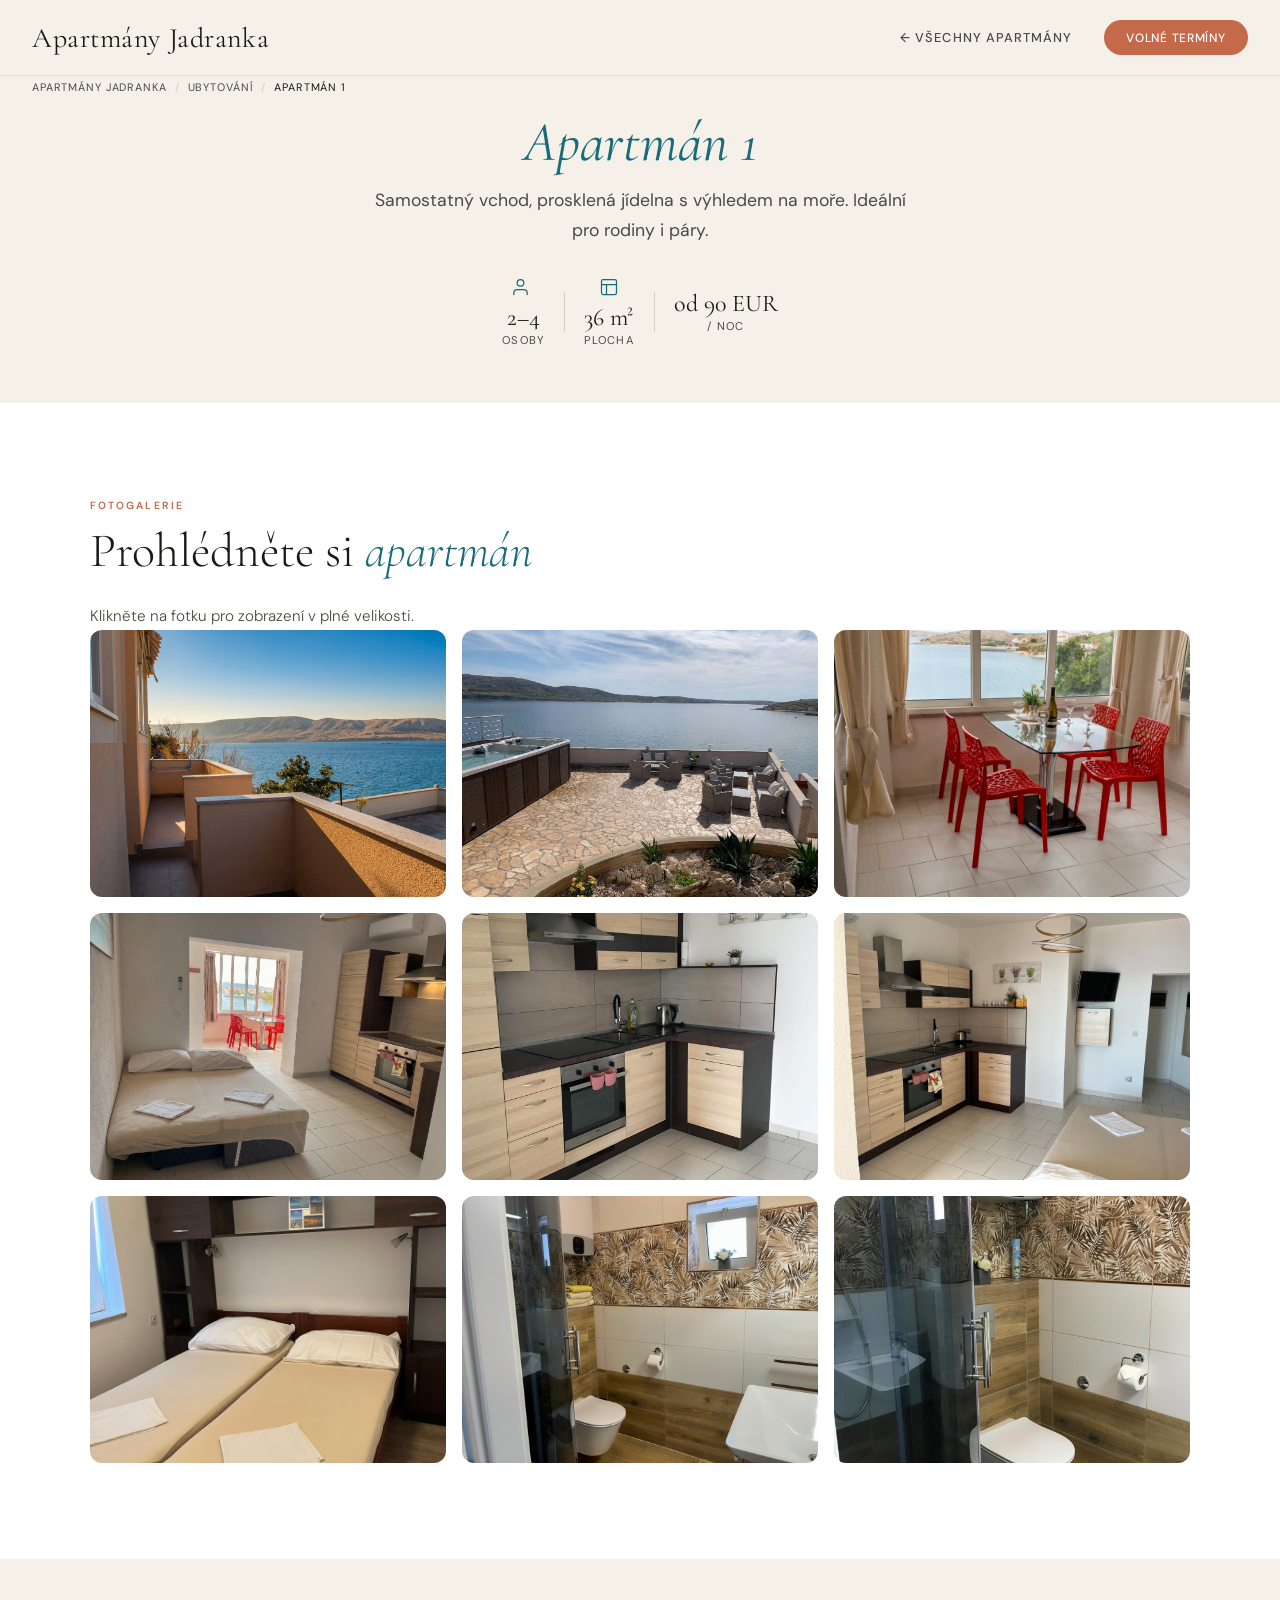
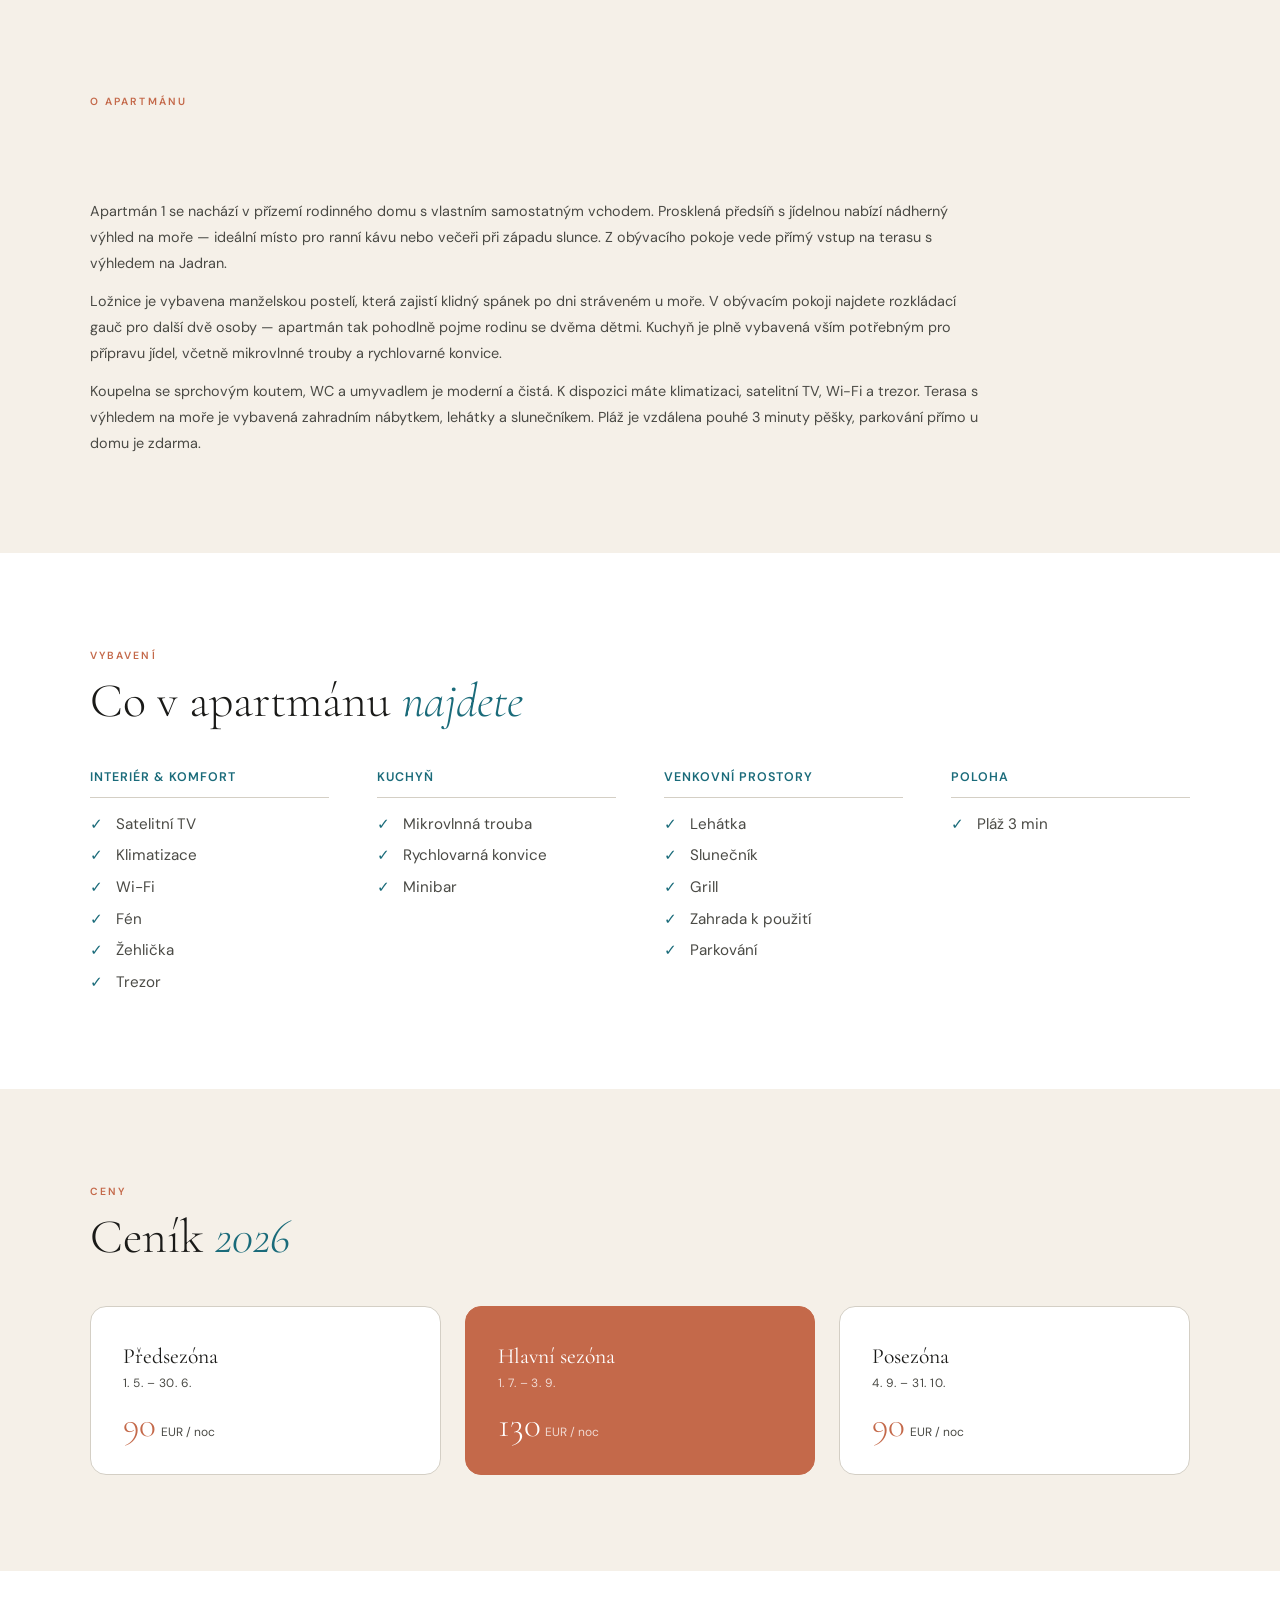
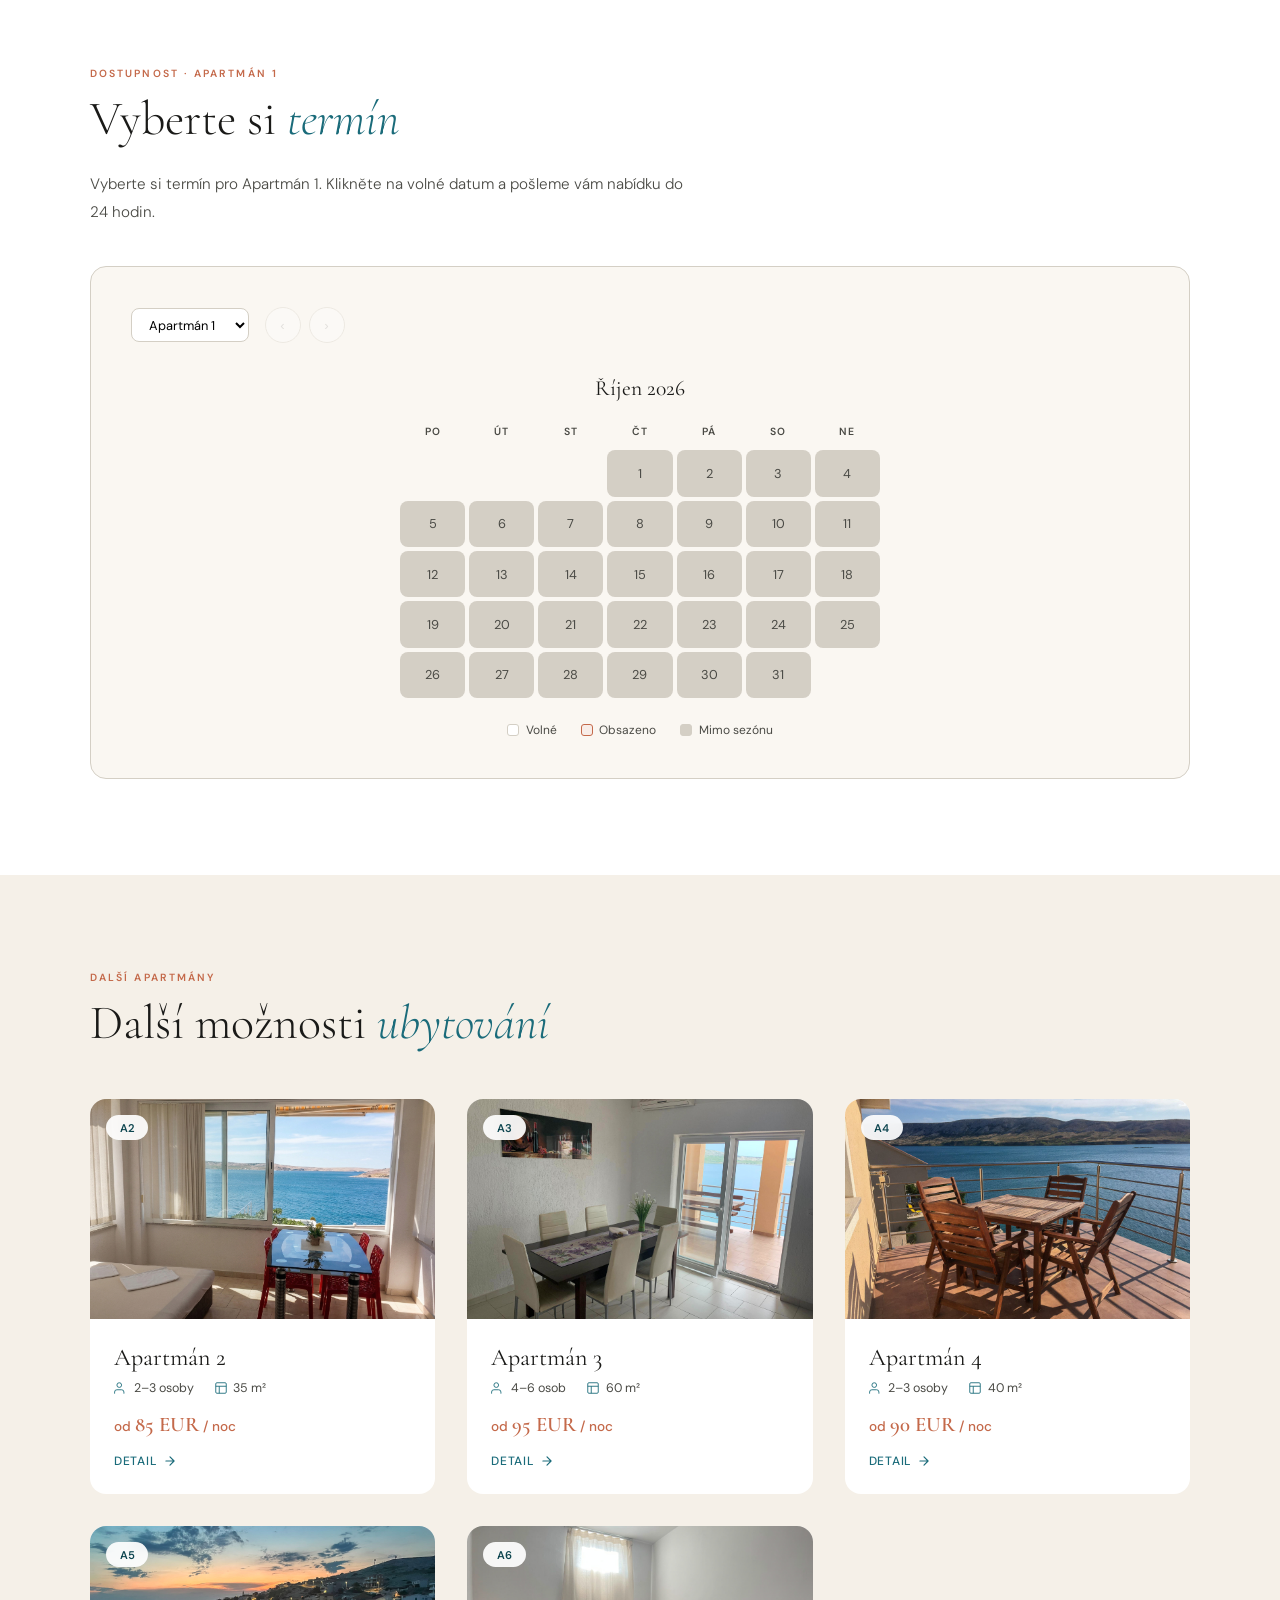
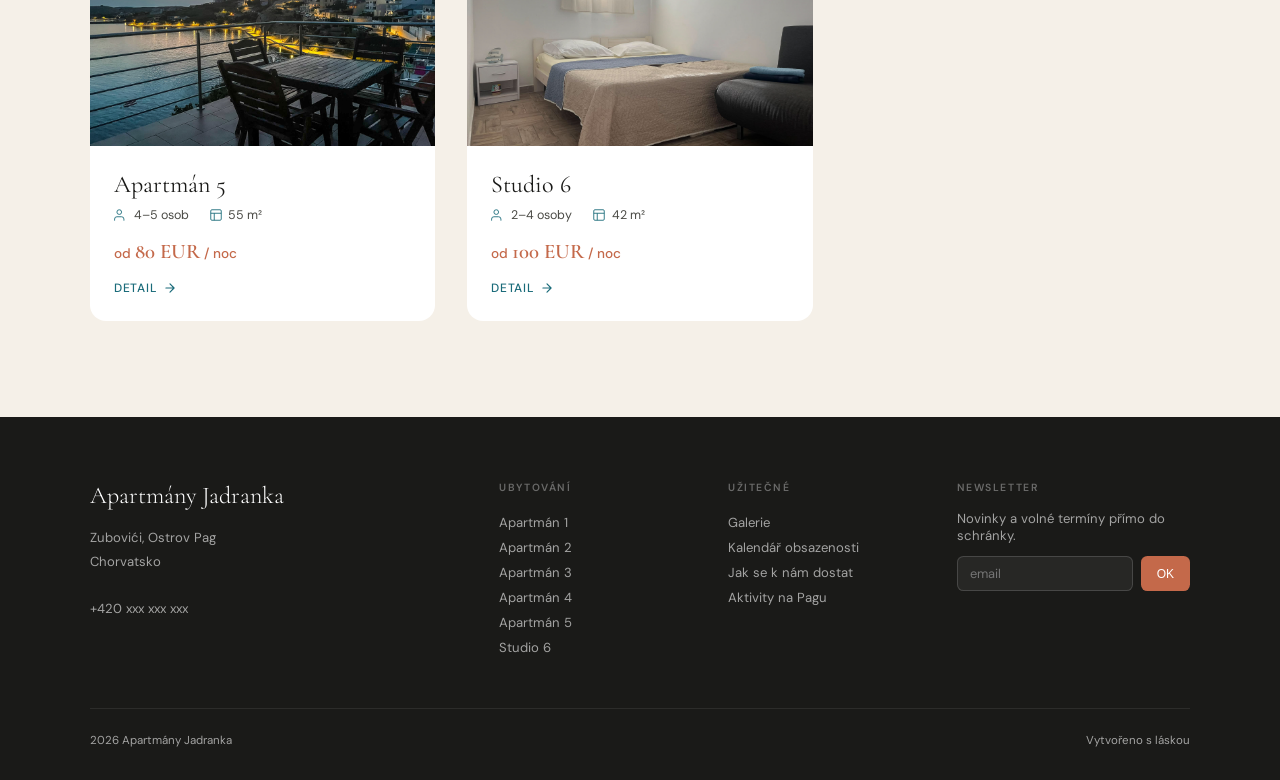
==== apartman-1.html @ cfa508dc "Add apartment-cover folder and migrate photos to jpg - Add photos/apartment-cover/ with named cover " ====
<!DOCTYPE html>
<html lang="cs">
<head>
  <meta charset="UTF-8">
  <meta name="viewport" content="width=device-width, initial-scale=1.0">
  <title>Apartmán 1 — Apartmány Jadranka</title>
  <link rel="preconnect" href="https://fonts.googleapis.com">
  <link href="https://fonts.googleapis.com/css2?family=Cormorant+Garamond:ital,wght@0,300;0,400;0,600;1,300;1,400&family=DM+Sans:wght@300;400;500;600&display=swap" rel="stylesheet">
  <link rel="stylesheet" href="style.css">
</head>
<body>

<!-- SVG sprite -->
<svg xmlns="http://www.w3.org/2000/svg" style="display:none">
  <symbol id="icon-people" viewBox="0 0 24 24" fill="none">
    <path d="M17 21v-2a4 4 0 00-4-4H5a4 4 0 00-4 4v2" stroke-linecap="round"/>
    <circle cx="9" cy="7" r="4"/>
  </symbol>
  <symbol id="icon-area" viewBox="0 0 24 24" fill="none">
    <rect x="3" y="3" width="18" height="18" rx="2"/>
    <path d="M3 9h18M9 21V9"/>
  </symbol>
  <symbol id="icon-arrow-right" viewBox="0 0 24 24" fill="none">
    <path d="M5 12h14M12 5l7 7-7 7" stroke-linecap="round" stroke-linejoin="round"/>
  </symbol>
  <symbol id="icon-arrow-down" viewBox="0 0 24 24" fill="none">
    <path d="M12 5v14M5 12l7 7 7-7" stroke-linecap="round" stroke-linejoin="round"/>
  </symbol>
</svg>

<!-- ============================================================
     Navigation
     ============================================================ -->
<nav class="nav nav--solid" id="nav">
  <a href="index.html" class="nav-logo">Apartmány Jadranka</a>
  <div class="nav-links">
    <a href="index.html" class="nav-back-link">&#8592; Všechny apartmány</a>
    <a href="#kalendar" class="nav-cta">Volné termíny</a>
  </div>
</nav>

<!-- ============================================================
     Header
     ============================================================ -->
<header class="det-header">
  <div class="section-inner">
    <div class="det-breadcrumb">
      <a href="index.html">Apartmány Jadranka</a>
      <span>/</span>
      <a href="index.html#ubytovani">Ubytování</a>
      <span>/</span>
      <span>Apartmán 1</span>
    </div>
    <h1 class="det-header-name"><em>Apartmán 1</em></h1>
    <p class="det-header-tagline">Samostatný vchod, prosklená jídelna s výhledem na moře. Ideální pro rodiny i páry.</p>
    <div class="det-header-stats">
      <div class="det-header-stat">
        <svg><use href="#icon-people"/></svg>
        <span class="det-header-stat-val">2–4</span>
        <span class="det-header-stat-label">osoby</span>
      </div>
      <div class="det-header-stat">
        <svg><use href="#icon-area"/></svg>
        <span class="det-header-stat-val">36 m²</span>
        <span class="det-header-stat-label">plocha</span>
      </div>
      <div class="det-header-stat">
        <span class="det-header-stat-val">od 90 EUR</span>
        <span class="det-header-stat-label">/ noc</span>
      </div>
    </div>
  </div>
</header>

<!-- ============================================================
     Gallery
     ============================================================ -->
<section class="apt-photo-section" id="fotky">
  <div class="section-inner">
    <div class="section-tag">Fotogalerie</div>
    <h2 class="section-title fade-in">Prohlédněte si <em>apartmán</em></h2>
    <p class="section-desc fade-in stagger-1">Klikněte na fotku pro zobrazení v plné velikosti.</p>
    <div class="gal-photo-grid">
      <div class="gal-photo"><img src="photos/apartment-1/apartment-1-outside.jpg" alt="Exteriér — pohled na apartmán" loading="lazy"></div>
      <div class="gal-photo"><img src="photos/apartment-1/apartment-1-outside-2.jpg" alt="Exteriér — terasa a zahrada" loading="lazy"></div>
      <div class="gal-photo"><img src="photos/apartment-1/apartment-1-table.jpg" alt="Jídelna s výhledem na moře" loading="lazy"></div>
      <div class="gal-photo"><img src="photos/apartment-1/apartment-1-inside.jpg" alt="Obývací pokoj s rozkládacím gaučem" loading="lazy"></div>
      <div class="gal-photo"><img src="photos/apartment-1/apartment-1-kitchen-3.jpg" alt="Kuchyň — vybavení" loading="lazy"></div>
      <div class="gal-photo"><img src="photos/apartment-1/apartment-1-kitchen-2.jpg" alt="Kuchyň — pracovní plocha" loading="lazy"></div>
      <div class="gal-photo"><img src="photos/apartment-1/apartment-1-bedroom.jpg" alt="Ložnice s manželskou postelí" loading="lazy"></div>
      <div class="gal-photo"><img src="photos/apartment-1/apartment-1-kitchen.jpg" alt="Kuchyň — celkový pohled" loading="lazy"></div>
      <div class="gal-photo"><img src="photos/apartment-1/apartment-1-toilet.jpg" alt="Koupelna se sprchovým koutem" loading="lazy"></div>
    </div>
  </div>
</section>

<!-- ============================================================
     Overview
     ============================================================ -->
<section class="det-overview">
  <div class="section-inner">
    <div class="det-overview-grid">

      <div class="det-overview-desc">
        <div class="section-tag">O apartmánu</div>
        <h2 class="section-title fade-in">Apartmán 1 — <em>váš domov u moře</em></h2>
        <p class="about-text fade-in stagger-1">
          Apartmán 1 se nachází v přízemí rodinného domu s vlastním samostatným vchodem. 
          Prosklená předsíň s jídelnou nabízí nádherný výhled na moře — ideální místo pro ranní kávu 
          nebo večeři při západu slunce. Z obývacího pokoje vede přímý vstup na terasu s výhledem na Jadran.
        </p>
        <p class="about-text fade-in stagger-2">
          Ložnice je vybavena manželskou postelí, která zajistí klidný spánek po dni stráveném u moře. 
          V obývacím pokoji najdete rozkládací gauč pro další dvě osoby — apartmán tak pohodlně pojme 
          rodinu se dvěma dětmi. Kuchyň je plně vybavená vším potřebným pro přípravu jídel, včetně 
          mikrovlnné trouby a rychlovarné konvice.
        </p>
        <p class="about-text fade-in stagger-3">
          Koupelna se sprchovým koutem, WC a umyvadlem je moderní a čistá. K dispozici máte klimatizaci, 
          satelitní TV, Wi-Fi a trezor. Terasa s výhledem na moře je vybavená zahradním nábytkem, 
          lehátky a slunečníkem. Pláž je vzdálena pouhé 3 minuty pěšky, parkování přímo u domu je zdarma.
        </p>
      </div>

    </div>
  </div>
</section>

<!-- ============================================================
     Amenities
     ============================================================ -->
<section class="det-amenities">
  <div class="section-inner">
    <div class="section-tag">Vybavení</div>
    <h2 class="section-title fade-in">Co v apartmánu <em>najdete</em></h2>
    <div class="det-amenity-cols fade-in stagger-1">
      <div class="det-amenity-col">
        <h3 class="det-amenity-cat">Interiér &amp; komfort</h3>
        <ul class="det-amenity-list">
          <li>Satelitní TV</li>
          <li>Klimatizace</li>
          <li>Wi-Fi</li>
          <li>Fén</li>
          <li>Žehlička</li>
          <li>Trezor</li>
        </ul>
      </div>
      <div class="det-amenity-col">
        <h3 class="det-amenity-cat">Kuchyň</h3>
        <ul class="det-amenity-list">
          <li>Mikrovlnná trouba</li>
          <li>Rychlovarná konvice</li>
          <li>Minibar</li>
        </ul>
      </div>
      <div class="det-amenity-col">
        <h3 class="det-amenity-cat">Venkovní prostory</h3>
        <ul class="det-amenity-list">
          <li>Lehátka</li>
          <li>Slunečník</li>
          <li>Grill</li>
          <li>Zahrada k použití</li>
          <li>Parkování</li>
        </ul>
      </div>
      <div class="det-amenity-col">
        <h3 class="det-amenity-cat">Poloha</h3>
        <ul class="det-amenity-list">
          <li>Pláž 3 min</li>
        </ul>
      </div>
    </div>
  </div>
</section>

<!-- ============================================================
     Pricing
     ============================================================ -->
<section class="det-pricing">
  <div class="section-inner">
    <div class="section-tag">Ceny</div>
    <h2 class="section-title fade-in">Ceník <em>2026</em></h2>
    <div class="det-price-grid">

      <div class="det-price-card fade-in stagger-1">
        <div class="det-price-season">Předsezóna</div>
        <div class="det-price-dates">1. 5. – 30. 6.</div>
        <div class="det-price-amount">
          <span class="det-price-num">90</span>
          <span class="det-price-cur">EUR / noc</span>
        </div>
      </div>

      <div class="det-price-card det-price-card--peak fade-in stagger-2">
        <div class="det-price-season">Hlavní sezóna</div>
        <div class="det-price-dates">1. 7. – 3. 9.</div>
        <div class="det-price-amount">
          <span class="det-price-num">130</span>
          <span class="det-price-cur">EUR / noc</span>
        </div>
      </div>

      <div class="det-price-card fade-in stagger-3">
        <div class="det-price-season">Posezóna</div>
        <div class="det-price-dates">4. 9. – 31. 10.</div>
        <div class="det-price-amount">
          <span class="det-price-num">90</span>
          <span class="det-price-cur">EUR / noc</span>
        </div>
      </div>
    </div>
  </div>
</section>

<!-- ============================================================
     Availability Calendar
     ============================================================ -->
<section class="calendar-section" id="kalendar">
  <div class="section-inner">
    <div class="section-tag">Dostupnost · Apartmán 1</div>
    <h2 class="section-title fade-in">Vyberte si <em>termín</em></h2>
    <p class="section-desc fade-in stagger-1">Vyberte si termín pro Apartmán 1. Klikněte na volné datum a pošleme vám nabídku do 24 hodin.</p>
    <div class="cal-preview fade-in stagger-2" data-calendar data-apartment="a1"></div>
  </div>
</section>

<!-- ============================================================
     Other Apartments
     ============================================================ -->
<section class="det-more-apts">
  <div class="section-inner">
    <div class="section-tag">Další apartmány</div>
    <h2 class="section-title fade-in">Další možnosti <em>ubytování</em></h2>
    <div class="apt-grid">

      <div class="apt-card fade-in stagger-1">
        <div class="apt-img">
          <div class="apt-img-inner" style="background: url('photos/apartment-cover/apartment-2-cover.jpg') center/cover, linear-gradient(135deg,#87CEEB,#4da8b8)"></div>
          <div class="apt-badge">A2</div>
        </div>
        <div class="apt-body">
          <h3 class="apt-name">Apartmán 2</h3>
          <div class="apt-meta">
            <span><svg class="apt-meta-icon"><use href="#icon-people"/></svg> 2–3 osoby</span>
            <span><svg class="apt-meta-icon"><use href="#icon-area"/></svg> 35 m²</span>
          </div>
          <div class="apt-price">od <span>85 EUR</span> / noc</div>
          <a href="#" class="apt-link">Detail <svg><use href="#icon-arrow-right"/></svg></a>
        </div>
      </div>

      <div class="apt-card fade-in stagger-2">
        <div class="apt-img">
          <div class="apt-img-inner" style="background: url('photos/apartment-cover/apartment-3-cover.jpg') center/cover, linear-gradient(135deg,#87CEEB,#4da8b8)"></div>
          <div class="apt-badge">A3</div>
        </div>
        <div class="apt-body">
          <h3 class="apt-name">Apartmán 3</h3>
          <div class="apt-meta">
            <span><svg class="apt-meta-icon"><use href="#icon-people"/></svg> 4–6 osob</span>
            <span><svg class="apt-meta-icon"><use href="#icon-area"/></svg> 60 m²</span>
          </div>
          <div class="apt-price">od <span>95 EUR</span> / noc</div>
          <a href="#" class="apt-link">Detail <svg><use href="#icon-arrow-right"/></svg></a>
        </div>
      </div>

      <div class="apt-card fade-in stagger-3">
        <div class="apt-img">
          <div class="apt-img-inner" style="background: url('photos/apartment-cover/apartment-4-cover.jpg') center/cover, linear-gradient(135deg,#87CEEB,#4da8b8)"></div>
          <div class="apt-badge">A4</div>
        </div>
        <div class="apt-body">
          <h3 class="apt-name">Apartmán 4</h3>
          <div class="apt-meta">
            <span><svg class="apt-meta-icon"><use href="#icon-people"/></svg> 2–3 osoby</span>
            <span><svg class="apt-meta-icon"><use href="#icon-area"/></svg> 40 m²</span>
          </div>
          <div class="apt-price">od <span>90 EUR</span> / noc</div>
          <a href="#" class="apt-link">Detail <svg><use href="#icon-arrow-right"/></svg></a>
        </div>
      </div>

      <div class="apt-card fade-in stagger-4">
        <div class="apt-img">
          <div class="apt-img-inner" style="background: url('photos/apartment-cover/apartment-5-cover.jpg') center/cover, linear-gradient(135deg,#87CEEB,#4da8b8)"></div>
          <div class="apt-badge">A5</div>
        </div>
        <div class="apt-body">
          <h3 class="apt-name">Apartmán 5</h3>
          <div class="apt-meta">
            <span><svg class="apt-meta-icon"><use href="#icon-people"/></svg> 4–5 osob</span>
            <span><svg class="apt-meta-icon"><use href="#icon-area"/></svg> 55 m²</span>
          </div>
          <div class="apt-price">od <span>80 EUR</span> / noc</div>
          <a href="#" class="apt-link">Detail <svg><use href="#icon-arrow-right"/></svg></a>
        </div>
      </div>

      <div class="apt-card fade-in stagger-4">
        <div class="apt-img">
          <div class="apt-img-inner" style="background: url('photos/apartment-cover/studio-6-cover.jpg') center/cover, linear-gradient(135deg,#87CEEB,#4da8b8)"></div>
          <div class="apt-badge">A6</div>
        </div>
        <div class="apt-body">
          <h3 class="apt-name">Studio 6</h3>
          <div class="apt-meta">
            <span><svg class="apt-meta-icon"><use href="#icon-people"/></svg> 2–4 osoby</span>
            <span><svg class="apt-meta-icon"><use href="#icon-area"/></svg> 42 m²</span>
          </div>
          <div class="apt-price">od <span>100 EUR</span> / noc</div>
          <a href="#" class="apt-link">Detail <svg><use href="#icon-arrow-right"/></svg></a>
        </div>
      </div>

    </div>
  </div>
</section>

<!-- ============================================================
     Footer
     ============================================================ -->
<footer>
  <div class="footer-inner">
    <div class="footer-top">
      <div>
        <div class="footer-brand">Apartmány Jadranka</div>
        <div class="footer-address">
          Zubovići, Ostrov Pag<br>
          Chorvatsko<br><br>
          +420 xxx xxx xxx
        </div>
      </div>
      <div>
        <h4>Ubytování</h4>
        <a href="apartman-1.html">Apartmán 1</a>
        <a href="index.html#ubytovani">Apartmán 2</a>
        <a href="index.html#ubytovani">Apartmán 3</a>
        <a href="index.html#ubytovani">Apartmán 4</a>
        <a href="index.html#ubytovani">Apartmán 5</a>
        <a href="index.html#ubytovani">Studio 6</a>
      </div>
      <div>
        <h4>Užitečné</h4>
        <a href="galerie.html">Galerie</a>
        <a href="index.html#kalendar">Kalendář obsazenosti</a>
        <a href="index.html#doprava">Jak se k nám dostat</a>
        <a href="index.html#leto">Aktivity na Pagu</a>
      </div>
      <div class="footer-newsletter">
        <h4>Newsletter</h4>
        <p>Novinky a volné termíny přímo do schránky.</p>
        <div class="newsletter-form">
          <input class="newsletter-input" type="email" placeholder="email">
          <button class="newsletter-btn">OK</button>
        </div>
      </div>
    </div>
    <div class="footer-bottom">
      <span>2026 Apartmány Jadranka</span>
      <span>Vytvořeno s láskou</span>
    </div>
  </div>
</footer>

<!-- Lightbox -->
<div class="lightbox" id="lightbox">
  <button class="lightbox-close" aria-label="Zavřít">&times;</button>
  <img src="" alt="">
</div>

<script src="main.js"></script>
<script src="calendar.js"></script>
</body>
</html>
---- style.css ----
/* ============================================================
   Reset & Custom Properties
   ============================================================ */
*, *::before, *::after {
  box-sizing: border-box;
  margin: 0;
  padding: 0;
}

:root {
  --sand: #f5f0e8;
  --sand-light: #faf7f2;
  --stone: #d4cfc5;
  --sea: #1a6b7a;
  --sea-deep: #0e4650;
  --sea-light: #e8f4f6;
  --terracotta: #c4694a;
  --terracotta-light: #f8ede8;
  --ink: #1a1a18;
  --ink-light: #4a4a45;
  --white: #ffffff;
  --font-display: 'Cormorant Garamond', Georgia, serif;
  --font-body: 'DM Sans', system-ui, sans-serif;
}

html {
  scroll-behavior: smooth;
  font-size: 16px;
}

body {
  font-family: var(--font-body);
  color: var(--ink);
  background: var(--sand-light);
  overflow-x: hidden;
  -webkit-font-smoothing: antialiased;
}

img {
  max-width: 100%;
  display: block;
}

/* ============================================================
   Navigation
   ============================================================ */
.nav {
  position: fixed;
  top: 0;
  left: 0;
  right: 0;
  z-index: 100;
  padding: 1.25rem 2rem;
  display: flex;
  align-items: center;
  justify-content: space-between;
  background: linear-gradient(180deg, rgba(0, 0, 0, 0.4) 0%, rgba(0, 0, 0, 0.2) 50%, transparent 100%);
  backdrop-filter: blur(8px);
  transition: all .4s ease;
}

.nav.scrolled {
  background: rgba(245, 240, 232, .95);
  backdrop-filter: blur(12px);
  box-shadow: 0 1px 0 rgba(0, 0, 0, .06);
}

/* Solid-from-top nav for pages without a dark hero (detail pages) */
.nav--solid {
  background: rgba(245, 240, 232, .95);
  backdrop-filter: blur(12px);
  box-shadow: 0 1px 0 rgba(0, 0, 0, .06);
}

.nav--solid .nav-logo {
  color: var(--ink);
  text-shadow: none;
}

.nav--solid .nav-links a {
  color: var(--ink-light);
  text-shadow: none;
}

.nav-logo {
  font-family: var(--font-display);
  font-size: 1.75rem;
  font-weight: 400;
  color: var(--white);
  letter-spacing: .02em;
  text-decoration: none;
  text-shadow: 0 2px 12px rgba(0, 0, 0, 0.5), 0 1px 3px rgba(0, 0, 0, 0.3);
  transition: color .4s, text-shadow .4s;
}

.nav.scrolled .nav-logo {
  color: var(--ink);
  text-shadow: none;
}

.nav-links {
  display: flex;
  gap: 2rem;
  align-items: center;
}

.nav-links a {
  font-size: .8rem;
  font-weight: 500;
  letter-spacing: .08em;
  text-transform: uppercase;
  color: rgba(255, 255, 255, .95);
  text-decoration: none;
  text-shadow: 0 1px 4px rgba(0, 0, 0, 0.3);
  transition: color .3s, text-shadow .3s;
}

.nav.scrolled .nav-links a {
  color: var(--ink-light);
  text-shadow: none;
}

.nav-links a:hover {
  color: var(--terracotta);
}

.nav-cta {
  background: var(--terracotta) !important;
  color: var(--white) !important;
  padding: .6rem 1.4rem;
  border-radius: 2rem;
  font-size: .75rem !important;
  letter-spacing: .06em !important;
  transition: background .3s, transform .2s !important;
}

.nav-cta:hover {
  background: var(--sea-deep) !important;
  transform: translateY(-1px);
}

/* ============================================================
   Hero
   ============================================================ */
.hero {
  position: relative;
  height: 100vh;
  min-height: 600px;
  display: flex;
  align-items: flex-end;
  overflow: hidden;
}

.hero-bg {
  position: absolute;
  inset: 0;
  background:
    linear-gradient(180deg, rgba(10, 40, 50, .15) 0%, rgba(10, 40, 50, .05) 40%, rgba(10, 40, 50, .55) 100%),
    url('photos/cover.jpg') center/cover no-repeat,
    linear-gradient(135deg, #1a6b7a 0%, #2a8a9a 25%, #3da5b0 50%, #1a6b7a 75%, #0e4650 100%);
}

.hero-bg::before {
  content: '';
  position: absolute;
  inset: 0;
  background: url("data:image/svg+xml,%3Csvg width='60' height='60' xmlns='http://www.w3.org/2000/svg'%3E%3Cpath d='M0 30 Q15 25 30 30 Q45 35 60 30' fill='none' stroke='rgba(255,255,255,.06)' stroke-width='1'/%3E%3C/svg%3E") repeat;
  animation: waves 8s linear infinite;
}

@keyframes waves {
  0%   { background-position: 0 0; }
  100% { background-position: 60px 0; }
}

.hero-content {
  position: relative;
  z-index: 2;
  padding: 0 4rem 5rem;
  max-width: 800px;
}

.hero-tag {
  font-size: .7rem;
  font-weight: 500;
  letter-spacing: .2em;
  text-transform: uppercase;
  color: rgba(255, 255, 255, .7);
  margin-bottom: 1rem;
  display: flex;
  align-items: center;
  gap: .75rem;
}

.hero-tag::before {
  content: '';
  width: 2rem;
  height: 1px;
  background: rgba(255, 255, 255, .4);
}

.hero h1 {
  font-family: var(--font-display);
  font-size: clamp(2.8rem, 6vw, 4.5rem);
  font-weight: 300;
  color: var(--white);
  line-height: 1.1;
  margin-bottom: 1rem;
}

.hero h1 em {
  font-style: italic;
  color: rgba(255, 255, 255, .85);
}

.hero-sub {
  font-size: 1.05rem;
  font-weight: 300;
  color: rgba(255, 255, 255, .75);
  line-height: 1.7;
  max-width: 520px;
  margin-bottom: 2rem;
}

.hero-actions {
  display: flex;
  gap: 1rem;
  flex-wrap: wrap;
}

.scroll-hint {
  position: absolute;
  bottom: 2rem;
  left: 50%;
  transform: translateX(-50%);
  display: flex;
  flex-direction: column;
  align-items: center;
  gap: .5rem;
  color: rgba(255, 255, 255, .5);
  font-size: .65rem;
  letter-spacing: .15em;
  text-transform: uppercase;
  animation: bob 2s ease-in-out infinite;
}

@keyframes bob {
  0%, 100% { transform: translateX(-50%) translateY(0); }
  50%       { transform: translateX(-50%) translateY(6px); }
}

.scroll-hint svg {
  width: 18px;
  height: 18px;
  stroke: rgba(255, 255, 255, .5);
}

/* ============================================================
   News Bar
   ============================================================ */
.news-bar {
  background: var(--sea-deep);
  color: var(--white);
  padding: .85rem 2rem;
  text-align: center;
  font-size: .82rem;
}

.news-bar strong {
  color: var(--terracotta);
  font-weight: 600;
}

/* ============================================================
   Shared Section Styles
   ============================================================ */
section {
  padding: 6rem 2rem;
}

.section-inner {
  max-width: 1100px;
  margin: 0 auto;
}

.section-tag {
  font-size: .65rem;
  font-weight: 600;
  letter-spacing: .2em;
  text-transform: uppercase;
  color: var(--terracotta);
  margin-bottom: .75rem;
}

.section-title {
  font-family: var(--font-display);
  font-size: clamp(2rem, 4vw, 3rem);
  font-weight: 300;
  color: var(--ink);
  line-height: 1.15;
  margin-bottom: 1.5rem;
}

.section-title em {
  font-style: italic;
  color: var(--sea);
}

.section-desc {
  font-size: .95rem;
  font-weight: 300;
  color: var(--ink-light);
  line-height: 1.8;
  max-width: 600px;
}

/* ============================================================
   Buttons
   ============================================================ */
.btn {
  display: inline-flex;
  align-items: center;
  gap: .5rem;
  padding: .85rem 2rem;
  border-radius: 2.5rem;
  font-family: var(--font-body);
  font-size: .8rem;
  font-weight: 500;
  letter-spacing: .06em;
  text-transform: uppercase;
  text-decoration: none;
  border: none;
  cursor: pointer;
  transition: all .35s ease;
}

.btn-primary {
  background: var(--terracotta);
  color: var(--white);
}

.btn-primary:hover {
  background: #d4775a;
  transform: translateY(-2px);
  box-shadow: 0 8px 25px rgba(196, 105, 74, .3);
}

.btn-ghost {
  background: transparent;
  color: var(--white);
  border: 1px solid rgba(255, 255, 255, .35);
}

.btn-ghost:hover {
  background: rgba(255, 255, 255, .1);
  border-color: rgba(255, 255, 255, .6);
}

/* ============================================================
   Apartments
   ============================================================ */
.apartments {
  background: var(--sand);
}

.apt-grid {
  display: grid;
  grid-template-columns: repeat(auto-fit, minmax(320px, 1fr));
  gap: 2rem;
  margin-top: 3rem;
}

.apt-card {
  display: block;
  background: var(--white);
  border-radius: 1rem;
  overflow: hidden;
  transition: transform .4s ease, box-shadow .4s ease;
  cursor: pointer;
  text-decoration: none;
  color: inherit;
}

.apt-card:hover {
  transform: translateY(-6px);
  box-shadow: 0 20px 50px rgba(0, 0, 0, .08);
}

.apt-img {
  height: 220px;
  position: relative;
  overflow: hidden;
}

.apt-img-inner {
  width: 100%;
  height: 100%;
  background-size: cover;
  background-position: center;
  transition: transform .6s ease;
}

.apt-card:hover .apt-img-inner {
  transform: scale(1.05);
}

.apt-badge {
  position: absolute;
  top: 1rem;
  left: 1rem;
  background: rgba(255, 255, 255, .92);
  backdrop-filter: blur(8px);
  padding: .35rem .85rem;
  border-radius: 1.5rem;
  font-size: .7rem;
  font-weight: 600;
  color: var(--sea-deep);
}

.apt-body {
  padding: 1.5rem;
}

.apt-name {
  font-family: var(--font-display);
  font-size: 1.5rem;
  font-weight: 400;
  margin-bottom: .5rem;
}

.apt-meta {
  display: flex;
  gap: 1.25rem;
  margin-bottom: 1rem;
  flex-wrap: wrap;
}

.apt-meta span {
  font-size: .78rem;
  color: var(--ink-light);
  display: flex;
  align-items: center;
  gap: .35rem;
}

.apt-meta-icon {
  width: 14px;
  height: 14px;
  stroke: var(--sea);
  stroke-width: 1.5;
  flex-shrink: 0;
}

.apt-price {
  font-size: .85rem;
  color: var(--terracotta);
  font-weight: 500;
}

.apt-price span {
  font-family: var(--font-display);
  font-size: 1.3rem;
  font-weight: 600;
}

.apt-link {
  display: inline-flex;
  align-items: center;
  gap: .4rem;
  margin-top: 1rem;
  font-size: .75rem;
  font-weight: 500;
  letter-spacing: .06em;
  text-transform: uppercase;
  color: var(--sea);
  text-decoration: none;
  transition: gap .3s;
}

.apt-link:hover {
  gap: .7rem;
}

.apt-link svg {
  width: 14px;
  height: 14px;
  stroke: currentColor;
  stroke-width: 2;
}

/* ============================================================
   Gallery (index.html)
   ============================================================ */
.gallery-section {
  background: var(--white);
}

/* --- Featured images --- */
.featured {
  background: var(--white);
}

.feat-carousel {
  position: relative;
  margin-top: 2.5rem;
}

.feat-track {
  display: flex;
  overflow-x: auto;
  scroll-snap-type: x mandatory;
  scrollbar-width: none;
}

.feat-track::-webkit-scrollbar {
  display: none;
}

.feat-track:focus {
  outline: none;
}

.feat-track:focus-visible {
  outline: 2px solid var(--sea);
  outline-offset: 4px;
}

.feat-slide {
  flex: 0 0 100%;
  scroll-snap-align: start;
  margin: 0;
}

.feat-slide .gal-photo,
.feat-slide .gal-photo-placeholder {
  aspect-ratio: 16 / 9;
  border-radius: 1rem;
}

.feat-slide figcaption {
  margin-top: .9rem;
  font-size: .9rem;
  color: var(--ink-light);
  line-height: 1.5;
  text-align: center;
}

.feat-arrow {
  position: absolute;
  top: calc(50% - 2.5rem); /* optically centered on the image, above caption + dots */
  width: 44px;
  height: 44px;
  border-radius: 50%;
  border: 1px solid var(--stone);
  background: var(--white);
  color: var(--sea);
  display: flex;
  align-items: center;
  justify-content: center;
  cursor: pointer;
  transition: opacity .25s, border-color .25s;
  z-index: 2;
}

.feat-arrow svg {
  width: 18px;
  height: 18px;
  stroke: currentColor;
  fill: none;
  stroke-width: 2;
}

.feat-arrow--prev {
  left: 1rem;
  transform: scaleX(-1);
}

.feat-arrow--next {
  right: 1rem;
}

.feat-arrow:disabled {
  opacity: .35;
  cursor: default;
}

.feat-arrow:not(:disabled):hover {
  border-color: var(--sea);
}

.feat-dots {
  display: flex;
  justify-content: center;
  gap: .5rem;
  margin-top: 1rem;
}

.feat-dot {
  width: 8px;
  height: 8px;
  border-radius: 50%;
  border: none;
  padding: 0;
  background: var(--stone);
  cursor: pointer;
  transition: background .25s;
}

.feat-dot.active {
  background: var(--sea);
}

.gallery-grid {
  display: grid;
  grid-template-columns: repeat(3, 1fr);
  gap: 1.25rem;
  margin-top: 2.5rem;
}

.gallery-card {
  position: relative;
  border-radius: 1rem;
  overflow: hidden;
  aspect-ratio: 4 / 3;
  text-decoration: none;
  display: block;
}

.gallery-card-img {
  position: absolute;
  inset: 0;
  transition: transform .5s ease;
}

.gallery-card:hover .gallery-card-img {
  transform: scale(1.08);
}

.gallery-card-overlay {
  position: absolute;
  inset: 0;
  background: linear-gradient(0deg, rgba(0,0,0,.55) 0%, rgba(0,0,0,.1) 50%, transparent 100%);
  display: flex;
  flex-direction: column;
  justify-content: flex-end;
  padding: 1.5rem;
  transition: background .3s;
}

.gallery-card:hover .gallery-card-overlay {
  background: linear-gradient(0deg, rgba(0,0,0,.65) 0%, rgba(0,0,0,.15) 50%, transparent 100%);
}

.gallery-card-title {
  font-family: var(--font-display);
  font-size: 1.5rem;
  font-weight: 400;
  color: var(--white);
  margin-bottom: .25rem;
}

.gallery-card-count {
  font-size: .8rem;
  color: rgba(255,255,255,.8);
  letter-spacing: .03em;
  transition: color .3s;
}

.gallery-card:hover .gallery-card-count {
  color: var(--white);
}

/* ============================================================
   Gallery Page (galerie.html)
   ============================================================ */
.gal-tabs {
  display: flex;
  gap: .75rem;
  flex-wrap: wrap;
  margin-bottom: 3rem;
  position: sticky;
  top: 4.5rem;
  z-index: 50;
  background: var(--sand-light);
  padding: 1rem 0;
}

.gal-tab {
  padding: .5rem 1.25rem;
  border-radius: 2rem;
  border: 1px solid var(--stone);
  background: var(--white);
  font-family: var(--font-body);
  font-size: .8rem;
  font-weight: 500;
  color: var(--ink-light);
  text-decoration: none;
  transition: all .2s;
}

.gal-tab:hover,
.gal-tab.active {
  background: var(--sea);
  color: var(--white);
  border-color: var(--sea);
}

.gal-topic {
  margin-bottom: 4rem;
  scroll-margin-top: 7rem;
}

.gal-topic-title {
  font-family: var(--font-display);
  font-size: 2rem;
  font-weight: 400;
  color: var(--ink);
  margin-bottom: .75rem;
}

.gal-topic-desc {
  font-size: .95rem;
  color: var(--ink-light);
  line-height: 1.7;
  max-width: 700px;
  margin-bottom: 1.5rem;
}

.gal-photo-grid {
  display: grid;
  grid-template-columns: repeat(3, 1fr);
  gap: 1rem;
}

.gal-photo {
  border-radius: .75rem;
  overflow: hidden;
  aspect-ratio: 4 / 3;
  cursor: pointer;
}

.gal-photo img {
  width: 100%;
  height: 100%;
  object-fit: cover;
  transition: transform .4s ease;
}

.gal-photo:hover img {
  transform: scale(1.05);
}

.gal-photo-placeholder {
  border-radius: .75rem;
  aspect-ratio: 4 / 3;
  display: flex;
  align-items: center;
  justify-content: center;
  font-size: .85rem;
  color: var(--ink-light);
}

/* --- Decorative placeholder gradients ---
   Stand-ins for photos not yet available; reusable across
   .apt-img-inner, .gallery-card-img and .gal-photo-placeholder. */
.grad-sky     { background: linear-gradient(135deg, #87CEEB, #4da8b8); }
.grad-sky-2   { background: linear-gradient(135deg, #a8d8e8, #3d8fa0); }
.grad-sky-3   { background: linear-gradient(135deg, #87CEEB, #3d8fa0); }
.grad-sky-4   { background: linear-gradient(135deg, #a8d8e8, #5ea8c0); }
.grad-teal    { background: linear-gradient(135deg, #98D8C8, #4da888); }
.grad-gold    { background: linear-gradient(135deg, #F4C587, #d4945a); }
.grad-gold-2  { background: linear-gradient(135deg, #f2d8a8, #c4944a); }
.grad-gold-3  { background: linear-gradient(135deg, #e8c898, #b8845a); }
.grad-lilac   { background: linear-gradient(135deg, #B8A9C9, #8b6fad); }
.grad-lilac-2 { background: linear-gradient(135deg, #c8b9d9, #9b7fbd); }
.grad-lilac-3 { background: linear-gradient(135deg, #a899b9, #7b5f9d); }
.grad-green   { background: linear-gradient(135deg, #A8D5BA, #5ea87a); }
.grad-amber   { background: linear-gradient(135deg, #F2B880, #d48a4a); }

/* --- Lightbox --- */
.lightbox {
  position: fixed;
  inset: 0;
  z-index: 200;
  background: rgba(0, 0, 0, .92);
  display: flex;
  align-items: center;
  justify-content: center;
  opacity: 0;
  visibility: hidden;
  transition: opacity .3s, visibility .3s;
  cursor: pointer;
}

.lightbox.active {
  opacity: 1;
  visibility: visible;
}

.lightbox img {
  max-width: 95vw;
  max-height: 90vh;
  object-fit: contain;
  border-radius: .5rem;
  cursor: default;
}

.lightbox-close {
  position: absolute;
  top: 1rem;
  right: 1rem;
  width: 44px;
  height: 44px;
  border: none;
  background: rgba(255,255,255,.15);
  color: var(--white);
  font-size: 1.5rem;
  border-radius: 50%;
  cursor: pointer;
  display: flex;
  align-items: center;
  justify-content: center;
  transition: background .2s;
}

.lightbox-close:hover {
  background: rgba(255,255,255,.3);
}

/* ============================================================
   Calendar (apartman-1.html)
   ============================================================ */
.calendar-section {
  background: var(--white);
}

/* index.html variant — keeps the sand/white alternation there */
.calendar-section--sand {
  background: var(--sand);
}

.cal-preview {
  margin-top: 2.5rem;
  background: var(--sand-light);
  border-radius: 1rem;
  padding: 2.5rem;
  border: 1px solid var(--stone);
}

.cal-header {
  display: flex;
  align-items: center;
  justify-content: space-between;
  margin-bottom: 2rem;
  flex-wrap: wrap;
  gap: 1rem;
}

.cal-nav {
  display: flex;
  gap: .5rem;
}

.cal-nav button {
  width: 36px;
  height: 36px;
  border-radius: 50%;
  border: 1px solid var(--stone);
  background: var(--white);
  cursor: pointer;
  display: flex;
  align-items: center;
  justify-content: center;
  transition: all .2s;
}

.cal-nav button:hover {
  border-color: var(--sea);
  color: var(--sea);
}

.cal-body {
  display: grid;
  grid-template-columns: 1fr 1fr;
  gap: 2.5rem;
}

/* Když je vidět jen jeden měsíc (poslední krok sezóny), vycentrovat */
.cal-body:has(> .cal-month-block:only-child) {
  grid-template-columns: 1fr;
  max-width: 480px;
  margin-inline: auto;
}

.cal-month-label {
  font-family: var(--font-display);
  font-size: 1.35rem;
  font-weight: 400;
  text-align: center;
  margin-bottom: 1rem;
}

.cal-grid {
  display: grid;
  grid-template-columns: repeat(7, 1fr);
  gap: 4px;
  text-align: center;
}

.cal-day-name {
  font-size: .65rem;
  font-weight: 600;
  letter-spacing: .1em;
  text-transform: uppercase;
  color: var(--ink-light);
  padding: .5rem 0;
}

.cal-day {
  min-height: 2.9rem;
  display: flex;
  flex-direction: column;
  align-items: center;
  justify-content: center;
  gap: .05rem;
  border: none;
  background: none;
  padding: 0;
  font-family: var(--font-body);
  color: var(--ink);
  border-radius: .5rem;
  font-size: .8rem;
  transition: all .2s;
  cursor: pointer;
}

.cal-day.available:hover {
  background: var(--sea-light);
}

.cal-day.available {
  color: var(--ink);
  background: var(--white);
}

.cal-day.booked {
  background: var(--terracotta-light);
  color: var(--terracotta);
  cursor: not-allowed;
}

.cal-day.empty {
  cursor: default;
}

.cal-day-price {
  font-size: .58rem;
  color: var(--ink-light);
  letter-spacing: .02em;
}

.cal-day.out,
.cal-day.past {
  background: var(--stone);
  color: var(--ink-light);
  cursor: default;
}

.cal-day.sel-start,
.cal-day.sel-end,
.cal-day.sel-start:hover,
.cal-day.sel-end:hover {
  background: var(--sea);
  color: var(--white);
}

.cal-day.sel-start .cal-day-price,
.cal-day.sel-end .cal-day-price {
  color: rgba(255, 255, 255, .75);
}

.cal-day.in-range,
.cal-day.in-range:hover {
  background: var(--sea-light);
  color: var(--sea-deep);
}

.cal-day.in-range .cal-day-price {
  color: var(--sea-deep);
  opacity: .7;
}

.cal-day.preview,
.cal-day.preview:hover {
  background: var(--sea-light);
  opacity: .6;
}

.cal-day.available:focus-visible,
.cal-nav button:focus-visible {
  outline: 2px solid var(--sea);
  outline-offset: 2px;
}

.cal-nav button:disabled {
  opacity: .35;
  cursor: default;
}

.cal-nav button:disabled:hover {
  border-color: var(--stone);
  color: inherit;
}

.cal-summary {
  margin-top: 1.25rem;
  display: flex;
  align-items: center;
  justify-content: center;
  flex-wrap: wrap;
  gap: .75rem;
  background: var(--sea-light);
  color: var(--sea-deep);
  border-radius: .5rem;
  padding: .75rem 1.25rem;
  font-size: .9rem;
  text-align: center;
}

.cal-summary-clear {
  border: none;
  background: none;
  font-family: var(--font-body);
  font-size: .75rem;
  color: var(--sea);
  text-decoration: underline;
  cursor: pointer;
}

.cal-msg {
  margin-top: 1rem;
  text-align: center;
  font-size: .85rem;
  color: var(--terracotta);
}

/* hidden attribute must win over display:flex/grid inside the widget */
.cal-preview [hidden] {
  display: none !important;
}

.cal-legend {
  display: flex;
  gap: 1.5rem;
  margin-top: 1.5rem;
  justify-content: center;
}

.cal-legend-item {
  display: flex;
  align-items: center;
  gap: .4rem;
  font-size: .75rem;
  color: var(--ink-light);
}

.cal-legend-dot {
  width: 12px;
  height: 12px;
  border-radius: 3px;
}

.cal-filter {
  padding: .4rem .8rem;
  border: 1px solid var(--stone);
  border-radius: .5rem;
  font-family: var(--font-body);
  font-size: .8rem;
  background: var(--white);
  cursor: pointer;
}

.cal-controls {
  display: flex;
  align-items: center;
  gap: 1rem;
  flex-wrap: wrap;
}

.cal-legend-dot--free {
  background: var(--white);
  border: 1px solid var(--stone);
}

.cal-legend-dot--booked {
  background: var(--terracotta-light);
  border: 1px solid var(--terracotta);
}

.cal-legend-dot--out {
  background: var(--stone);
  border: 1px solid var(--stone);
}

/* --- Reservation form --- */
.res-form-wrap {
  margin-top: 2rem;
  border-top: 1px solid var(--stone);
  padding-top: 2rem;
}

.res-form {
  display: grid;
  grid-template-columns: 1fr 1fr;
  gap: 1.25rem;
}

.res-summary {
  grid-column: 1 / -1;
  background: var(--sea-light);
  color: var(--sea-deep);
  border-radius: .5rem;
  padding: .85rem 1.25rem;
  font-size: .9rem;
  text-align: center;
}

.res-field {
  display: flex;
  flex-direction: column;
  gap: .4rem;
  font-size: .7rem;
  font-weight: 600;
  letter-spacing: .08em;
  text-transform: uppercase;
  color: var(--ink-light);
}

.res-field input,
.res-field textarea {
  border: 1px solid var(--stone);
  border-radius: .5rem;
  padding: .75rem 1rem;
  font-family: var(--font-body);
  font-size: .9rem;
  color: var(--ink);
  background: var(--white);
  letter-spacing: normal;
  text-transform: none;
  transition: border-color .2s;
  resize: vertical;
}

.res-field input:focus,
.res-field textarea:focus {
  outline: none;
  border-color: var(--sea);
}

.res-field.invalid input,
.res-field.invalid textarea {
  border-color: var(--terracotta);
}

.res-field-error {
  display: none;
  color: var(--terracotta);
  font-weight: 400;
  font-size: .75rem;
  letter-spacing: normal;
  text-transform: none;
}

.res-field.invalid .res-field-error {
  display: block;
}

.res-full {
  grid-column: 1 / -1;
}

.res-actions {
  grid-column: 1 / -1;
  text-align: center;
}

.res-success {
  text-align: center;
  padding: 1rem 0;
}

.res-success h3 {
  font-family: var(--font-display);
  font-size: 1.8rem;
  font-weight: 400;
  margin-bottom: .5rem;
}

.res-success p {
  color: var(--ink-light);
  font-size: .95rem;
}

.res-success .btn {
  margin-top: 1.5rem;
}

.btn-outline {
  border: 1px solid var(--sea);
  color: var(--sea);
  background: transparent;
}

.btn-outline:hover {
  background: var(--sea);
  color: var(--white);
}

/* ============================================================
   About
   ============================================================ */
.about {
  background: var(--sand-light);
}

.about-grid {
  display: grid;
  grid-template-columns: 1fr 1fr;
  gap: 4rem;
  align-items: center;
  margin-top: 2.5rem;
}

.about-portrait {
  aspect-ratio: 4/5;
  border-radius: 1rem;
  background: linear-gradient(135deg, var(--sea-light), var(--stone));
}

.about-quote {
  font-family: var(--font-display);
  font-size: 1.35rem;
  font-style: italic;
  color: var(--sea-deep);
  line-height: 1.6;
  margin-bottom: 1.5rem;
  padding-left: 1.5rem;
  border-left: 2px solid var(--terracotta);
}

.about-text {
  font-size: .9rem;
  color: var(--ink-light);
  line-height: 1.8;
}

.about-text + .about-text {
  margin-top: .75rem;
}

.about-sig {
  font-family: var(--font-display);
  font-size: 1.2rem;
  font-style: italic;
  color: var(--terracotta);
  margin-top: 1.25rem;
}

/* ============================================================
   Summer & Activities (shared card grid)
   ============================================================ */
.summer {
  background: linear-gradient(180deg, var(--sand-light) 0%, var(--terracotta-light) 100%);
}

.activities {
  background: var(--white);
}

.act-grid {
  display: grid;
  grid-template-columns: repeat(auto-fit, minmax(230px, 1fr));
  gap: 1.5rem;
  margin-top: 3rem;
}

.act-card-link {
  text-decoration: none;
  color: inherit;
  display: block;
}

.act-card-link .act-card {
  height: 100%;
}

.act-card {
  padding: 2rem;
  border-radius: 1rem;
  background: var(--sand-light);
  border: 1px solid transparent;
  transition: all .3s;
  cursor: pointer;
}

.act-card:hover {
  border-color: var(--sea);
  transform: translateY(-3px);
}

.act-icon {
  width: 48px;
  height: 48px;
  border-radius: 50%;
  background: var(--sea-light);
  display: flex;
  align-items: center;
  justify-content: center;
  margin-bottom: 1.25rem;
  font-size: 1.3rem;
}

.act-card h3 {
  font-family: var(--font-display);
  font-size: 1.25rem;
  font-weight: 400;
  margin-bottom: .5rem;
}

.act-card p {
  font-size: .82rem;
  color: var(--ink-light);
  line-height: 1.7;
}

.act-tag {
  display: inline-block;
  margin-top: .75rem;
  font-size: .65rem;
  font-weight: 600;
  letter-spacing: .1em;
  text-transform: uppercase;
  color: var(--sea);
  background: var(--sea-light);
  padding: .25rem .6rem;
  border-radius: 1rem;
}

/* ============================================================
   Reviews
   ============================================================ */
.reviews {
  background: var(--white);
}

.reviews-summary {
  display: flex;
  align-items: center;
  gap: 1.25rem;
  margin-top: 2rem;
  padding: 1.5rem 1.75rem;
  background: var(--sand-light);
  border-radius: 1rem;
  width: fit-content;
  max-width: 100%;
}

.reviews-rating-number {
  font-family: 'Cormorant Garamond', serif;
  font-size: 3.25rem;
  font-weight: 600;
  line-height: 1;
  color: var(--sea-deep);
}

.reviews-summary-detail {
  display: flex;
  flex-direction: column;
  gap: .4rem;
}

.reviews-summary-detail .review-stars {
  margin-bottom: 0;
}

.reviews-summary-link {
  font-size: .82rem;
  font-weight: 600;
  color: var(--sea);
  text-decoration: none;
}

.reviews-summary-link:hover {
  text-decoration: underline;
}

.reviews-scroll {
  display: flex;
  gap: 1.5rem;
  margin-top: 2.5rem;
  overflow-x: auto;
  scroll-snap-type: x mandatory;
  -webkit-overflow-scrolling: touch;
  padding-bottom: 1rem;
}

.review-card {
  display: flex;
  flex-direction: column;
  min-width: 300px;
  max-width: 380px;
  background: var(--white);
  border: 1px solid var(--sand);
  border-radius: 1rem;
  padding: 2rem;
  scroll-snap-align: start;
  flex-shrink: 0;
}

.review-stars {
  color: #f0b429;
  font-size: .9rem;
  margin-bottom: .75rem;
  letter-spacing: 2px;
}

.review-text {
  font-size: .88rem;
  color: var(--ink-light);
  line-height: 1.7;
  font-style: italic;
  margin-bottom: 1.25rem;
}

.review-author {
  display: inline-flex;
  align-items: center;
  gap: .5rem;
  margin-top: auto;
  font-size: .82rem;
  font-weight: 600;
  color: var(--ink);
  text-decoration: none;
}

.review-author:hover {
  color: var(--sea);
}

.review-flag {
  font-size: 1rem;
  font-style: normal;
}

/* ============================================================
   Transport
   ============================================================ */
.transport {
  background: var(--sand);
}

.transport-grid {
  display: grid;
  grid-template-columns: repeat(auto-fit, minmax(280px, 1fr));
  gap: 2rem;
  margin-top: 2.5rem;
}

.transport-card {
  padding: 2rem;
  border-radius: 1rem;
  border: 1px solid var(--stone);
  transition: border-color .3s;
}

.transport-card:hover {
  border-color: var(--sea);
}

.transport-card h3 {
  font-family: var(--font-display);
  font-size: 1.2rem;
  margin-bottom: .75rem;
}

.transport-card p {
  font-size: .85rem;
  color: var(--ink-light);
  line-height: 1.7;
}

/* --- Services --- */
.services {
  background: var(--sand);
}

.service-blocks {
  margin-top: 2.5rem;
}

.service-block {
  display: grid;
  grid-template-columns: 280px 1fr;
  gap: 1.5rem 3rem;
  padding: 2.5rem 0;
  border-top: 1px solid var(--stone);
}

.service-block h3 {
  font-family: var(--font-display);
  font-size: 1.5rem;
  font-weight: 400;
  color: var(--ink);
  line-height: 1.2;
}

.service-text p {
  font-size: .95rem;
  font-weight: 300;
  color: var(--ink-light);
  line-height: 1.8;
}

.service-text p + p {
  margin-top: .75rem;
}

/* ============================================================
   CTA Section
   ============================================================ */
.cta-section {
  background: linear-gradient(135deg, var(--sea-deep) 0%, var(--sea) 100%);
  padding: 5rem 2rem;
  text-align: center;
  position: relative;
  overflow: hidden;
}

.cta-section .section-title {
  color: var(--white);
  max-width: 600px;
  margin: 0 auto .75rem;
}

.cta-section .section-title em {
  color: rgba(255, 255, 255, .7);
}

.cta-section .section-desc {
  color: rgba(255, 255, 255, .7);
  margin: 0 auto 2rem;
}

.cta-actions {
  display: flex;
  gap: 1rem;
  justify-content: center;
  flex-wrap: wrap;
}

/* ============================================================
   Footer
   ============================================================ */
footer {
  background: var(--ink);
  color: rgba(255, 255, 255, .6);
  padding: 4rem 2rem 2rem;
}

.footer-inner {
  max-width: 1100px;
  margin: 0 auto;
}

.footer-top {
  display: grid;
  grid-template-columns: 2fr 1fr 1fr 1fr;
  gap: 3rem;
  margin-bottom: 3rem;
}

.footer-brand {
  font-family: var(--font-display);
  font-size: 1.5rem;
  font-weight: 300;
  color: var(--white);
  margin-bottom: 1rem;
}

.footer-address {
  font-size: .82rem;
  line-height: 1.8;
}

footer h4 {
  font-size: .65rem;
  font-weight: 600;
  letter-spacing: .15em;
  text-transform: uppercase;
  color: rgba(255, 255, 255, .35);
  margin-bottom: 1rem;
}

footer a {
  color: rgba(255, 255, 255, .6);
  text-decoration: none;
  font-size: .82rem;
  transition: color .2s;
  display: block;
  padding: .25rem 0;
}

footer a:hover {
  color: var(--terracotta);
}

.footer-bottom {
  border-top: 1px solid rgba(255, 255, 255, .08);
  padding-top: 1.5rem;
  display: flex;
  justify-content: space-between;
  align-items: center;
  font-size: .72rem;
}

.footer-newsletter p {
  font-size: .82rem;
  margin-bottom: .75rem;
}

.newsletter-form {
  display: flex;
  gap: .5rem;
}

.newsletter-input {
  flex: 1;
  padding: .5rem .75rem;
  border: 1px solid rgba(255, 255, 255, .15);
  border-radius: .4rem;
  background: rgba(255, 255, 255, .06);
  color: var(--white);
  font-family: var(--font-body);
  font-size: .8rem;
}

.newsletter-btn {
  padding: .5rem 1rem;
  border: none;
  border-radius: .4rem;
  background: var(--terracotta);
  color: var(--white);
  font-size: .75rem;
  font-weight: 500;
  cursor: pointer;
}

/* ============================================================
   Animations
   ============================================================ */
.fade-in {
  opacity: 0;
  transform: translateY(30px);
  transition: opacity .8s ease, transform .8s ease;
}

.fade-in.visible {
  opacity: 1;
  transform: translateY(0);
}

.stagger-1 { transition-delay: .1s; }
.stagger-2 { transition-delay: .2s; }
.stagger-3 { transition-delay: .3s; }
.stagger-4 { transition-delay: .4s; }

/* ============================================================
   Responsive
   ============================================================ */
@media (max-width: 768px) {
  .nav-links { display: none; }
  .hero-content { padding: 0 1.5rem 4rem; }
  section { padding: 4rem 1.5rem; }
  .about-grid { grid-template-columns: 1fr; gap: 2rem; }
  .footer-top { grid-template-columns: 1fr 1fr; gap: 2rem; }
  .gallery-grid { grid-template-columns: 1fr; }
  .gal-photo-grid { grid-template-columns: 1fr; gap: 0.75rem; }
  .feat-slide .gal-photo, .feat-slide .gal-photo-placeholder { aspect-ratio: 4 / 3; border-radius: .75rem; }
  .feat-arrow { width: 36px; height: 36px; }
  .service-block { grid-template-columns: 1fr; gap: .75rem; padding: 2rem 0; }
  .gal-photo { border-radius: 0; }
  .gal-photo-placeholder { border-radius: 0; }
  .gal-tabs { top: 0; }
  .apt-grid { grid-template-columns: 1fr; }
  .cal-preview { padding: 1.5rem; }
  .cal-body { grid-template-columns: 1fr; }
  .cal-month-block:nth-child(2) { display: none; }
  .cal-grid { gap: 2px; }
  .cal-day { min-height: 2.4rem; padding: .3rem 0; font-size: .75rem; }
  .cal-day-price { font-size: .52rem; }
  .res-form { grid-template-columns: 1fr; }

  /* Detail page responsive */
  .det-overview-grid { grid-template-columns: 1fr; }
  .det-header { padding-top: 6rem; }
  .det-header-stats { gap: 1.75rem; }
  .det-breadcrumb { font-size: .6rem; }

}

/* ============================================================
   Detail Page
   ============================================================ */

/* --- Nav back link --- */
.nav-back-link {
  font-size: .8rem;
  font-weight: 500;
  letter-spacing: .05em;
  color: rgba(255, 255, 255, .75);
  text-decoration: none;
  transition: color .3s;
  display: flex;
  align-items: center;
  gap: .4rem;
}

.nav.scrolled .nav-back-link,
.nav--solid .nav-back-link {
  color: var(--ink-light);
}

.nav-back-link:hover {
  color: var(--terracotta);
}

/* --- Hero (galerie.html) --- */
.det-hero {
  align-items: center;
  justify-content: center;
}

.det-hero-bg {
  position: absolute;
  inset: 0;
  background:
    linear-gradient(180deg,
      rgba(10, 30, 50, .2) 0%,
      rgba(10, 30, 50, .05) 35%,
      rgba(10, 30, 50, .6) 100%),
    linear-gradient(135deg,
      #7b6a98 0%,
      #5a4870 30%,
      #2a5a6a 65%,
      #1a6b7a 100%);
}

.det-hero-bg::before {
  content: '';
  position: absolute;
  inset: 0;
  background: url("data:image/svg+xml,%3Csvg width='60' height='60' xmlns='http://www.w3.org/2000/svg'%3E%3Cpath d='M0 30 Q15 25 30 30 Q45 35 60 30' fill='none' stroke='rgba(255,255,255,.06)' stroke-width='1'/%3E%3C/svg%3E") repeat;
  animation: waves 8s linear infinite;
}

.det-breadcrumb {
  position: absolute;
  top: 5rem;
  left: 2rem;
  display: flex;
  align-items: center;
  gap: .5rem;
  font-size: .68rem;
  letter-spacing: .08em;
  text-transform: uppercase;
  z-index: 2;
}

.det-breadcrumb a {
  color: rgba(255, 255, 255, .6);
  text-decoration: none;
  transition: color .2s;
}

.det-breadcrumb a:hover {
  color: var(--white);
}

.det-breadcrumb span {
  color: rgba(255, 255, 255, .35);
}

.det-breadcrumb span:last-child {
  color: rgba(255, 255, 255, .85);
}

.det-hero-content {
  position: relative;
  z-index: 2;
  text-align: center;
  display: flex;
  flex-direction: column;
  align-items: center;
  padding: 0 2rem;
  max-width: 700px;
}

.det-hero-name {
  font-family: var(--font-display);
  font-size: clamp(3rem, 6vw, 4.5rem);
  font-weight: 400;
  color: var(--white);
  line-height: 1.1;
  margin-bottom: .75rem;
  text-shadow: 0 2px 20px rgba(0, 0, 0, .5), 0 1px 4px rgba(0, 0, 0, .4);
}

.det-hero-name em {
  font-style: italic;
  color: rgba(255, 255, 255, .85);
}

.det-hero-tagline {
  font-size: 1.15rem;
  font-weight: 400;
  color: var(--white);
  line-height: 1.7;
  margin-bottom: 1.75rem;
  text-shadow: 0 1px 12px rgba(0, 0, 0, .5), 0 1px 3px rgba(0, 0, 0, .35);
}

/* --- Detail header --- */
.det-header {
  background: var(--sand);
  text-align: center;
  padding: 7rem 2rem 3.5rem;
}

.det-header .det-breadcrumb {
  display: flex;
  align-items: center;
  justify-content: center;
  gap: .5rem;
  font-size: .68rem;
  letter-spacing: .08em;
  text-transform: uppercase;
  margin-bottom: 1.5rem;
}

.det-header .det-breadcrumb a {
  color: var(--ink-light);
  text-decoration: none;
  transition: color .2s;
}

.det-header .det-breadcrumb a:hover {
  color: var(--terracotta);
}

.det-header .det-breadcrumb span {
  color: var(--stone);
}

.det-header .det-breadcrumb span:last-child {
  color: var(--ink);
}

.det-header-name {
  font-family: var(--font-display);
  font-size: clamp(2.4rem, 5vw, 3.5rem);
  font-weight: 400;
  color: var(--ink);
  line-height: 1.1;
  margin-bottom: .75rem;
}

.det-header-name em {
  font-style: italic;
  color: var(--sea);
}

.det-header-tagline {
  font-size: 1.1rem;
  font-weight: 400;
  color: var(--ink-light);
  line-height: 1.7;
  max-width: 560px;
  margin: 0 auto 2rem;
}

.det-header-stats {
  display: flex;
  flex-wrap: wrap;
  justify-content: center;
  align-items: center;
  gap: 2.5rem;
}

.det-header-stat {
  display: flex;
  flex-direction: column;
  align-items: center;
  gap: .1rem;
  position: relative;
}

.det-header-stat + .det-header-stat::before {
  content: '';
  position: absolute;
  left: -1.25rem;
  top: 50%;
  transform: translateY(-50%);
  width: 1px;
  height: 2.5rem;
  background: var(--stone);
}

.det-header-stat svg {
  width: 20px;
  height: 20px;
  stroke: var(--sea);
  stroke-width: 1.5;
  margin-bottom: .35rem;
}

.det-header-stat-val {
  font-family: var(--font-display);
  font-size: 1.5rem;
  color: var(--ink);
  line-height: 1.1;
}

.det-header-stat-label {
  font-size: .7rem;
  letter-spacing: .1em;
  text-transform: uppercase;
  color: var(--ink-light);
}

/* --- Apartment Photo Gallery --- */
.apt-photo-section {
  background: var(--white);
}

/* --- Overview --- */
.det-overview {
  background: var(--sand);
}

.det-overview-grid {
  display: grid;
  grid-template-columns: 1fr;
  gap: 4rem;
  align-items: start;
  margin-top: 2.5rem;
  max-width: 900px;
}

/* --- Amenities --- */
.det-amenities {
  background: var(--white);
}

.det-amenity-cols {
  display: grid;
  grid-template-columns: repeat(auto-fit, minmax(200px, 1fr));
  gap: 2.5rem 3rem;
  margin-top: 2.5rem;
}

.det-amenity-cat {
  font-family: var(--font-body);
  font-size: .78rem;
  font-weight: 600;
  letter-spacing: .08em;
  text-transform: uppercase;
  color: var(--sea);
  padding-bottom: .75rem;
  margin-bottom: 1rem;
  border-bottom: 1px solid var(--stone);
}

.det-amenity-list {
  list-style: none;
  display: flex;
  flex-direction: column;
  gap: .65rem;
}

.det-amenity-list li {
  position: relative;
  padding-left: 1.6rem;
  font-size: .95rem;
  color: var(--ink-light);
  line-height: 1.4;
}

.det-amenity-list li::before {
  content: "✓";
  position: absolute;
  left: 0;
  color: var(--sea);
  font-weight: 700;
}

/* --- Pricing --- */
.det-pricing {
  background: var(--sand);
}

.det-price-grid {
  display: grid;
  grid-template-columns: repeat(auto-fit, minmax(220px, 1fr));
  gap: 1.5rem;
  margin-top: 2.5rem;
}

.det-price-card {
  background: var(--white);
  border-radius: 1rem;
  padding: 2rem;
  border: 1px solid var(--stone);
  display: flex;
  flex-direction: column;
  gap: .4rem;
  position: relative;
  overflow: hidden;
  transition: box-shadow .3s;
}

.det-price-card:hover {
  box-shadow: 0 12px 35px rgba(0, 0, 0, .07);
}

.det-price-card--peak {
  background: var(--terracotta);
  border-color: var(--terracotta);
}

.det-price-season {
  font-family: var(--font-display);
  font-size: 1.35rem;
  font-weight: 400;
  color: var(--ink);
  margin-top: .25rem;
}

.det-price-card--peak .det-price-season {
  color: var(--white);
}

.det-price-dates {
  font-size: .75rem;
  color: var(--ink-light);
  letter-spacing: .04em;
}

.det-price-card--peak .det-price-dates {
  color: rgba(255, 255, 255, .75);
}

.det-price-amount {
  display: flex;
  align-items: baseline;
  gap: .3rem;
  margin-top: .6rem;
}

.det-price-num {
  font-family: var(--font-display);
  font-size: 2.2rem;
  font-weight: 300;
  color: var(--terracotta);
  line-height: 1;
}

.det-price-card--peak .det-price-num {
  color: var(--white);
}

.det-price-cur {
  font-size: .75rem;
  color: var(--ink-light);
}

.det-price-card--peak .det-price-cur {
  color: rgba(255, 255, 255, .75);
}

/* --- Other apartments --- */
.det-more-apts {
  background: var(--sand);
}
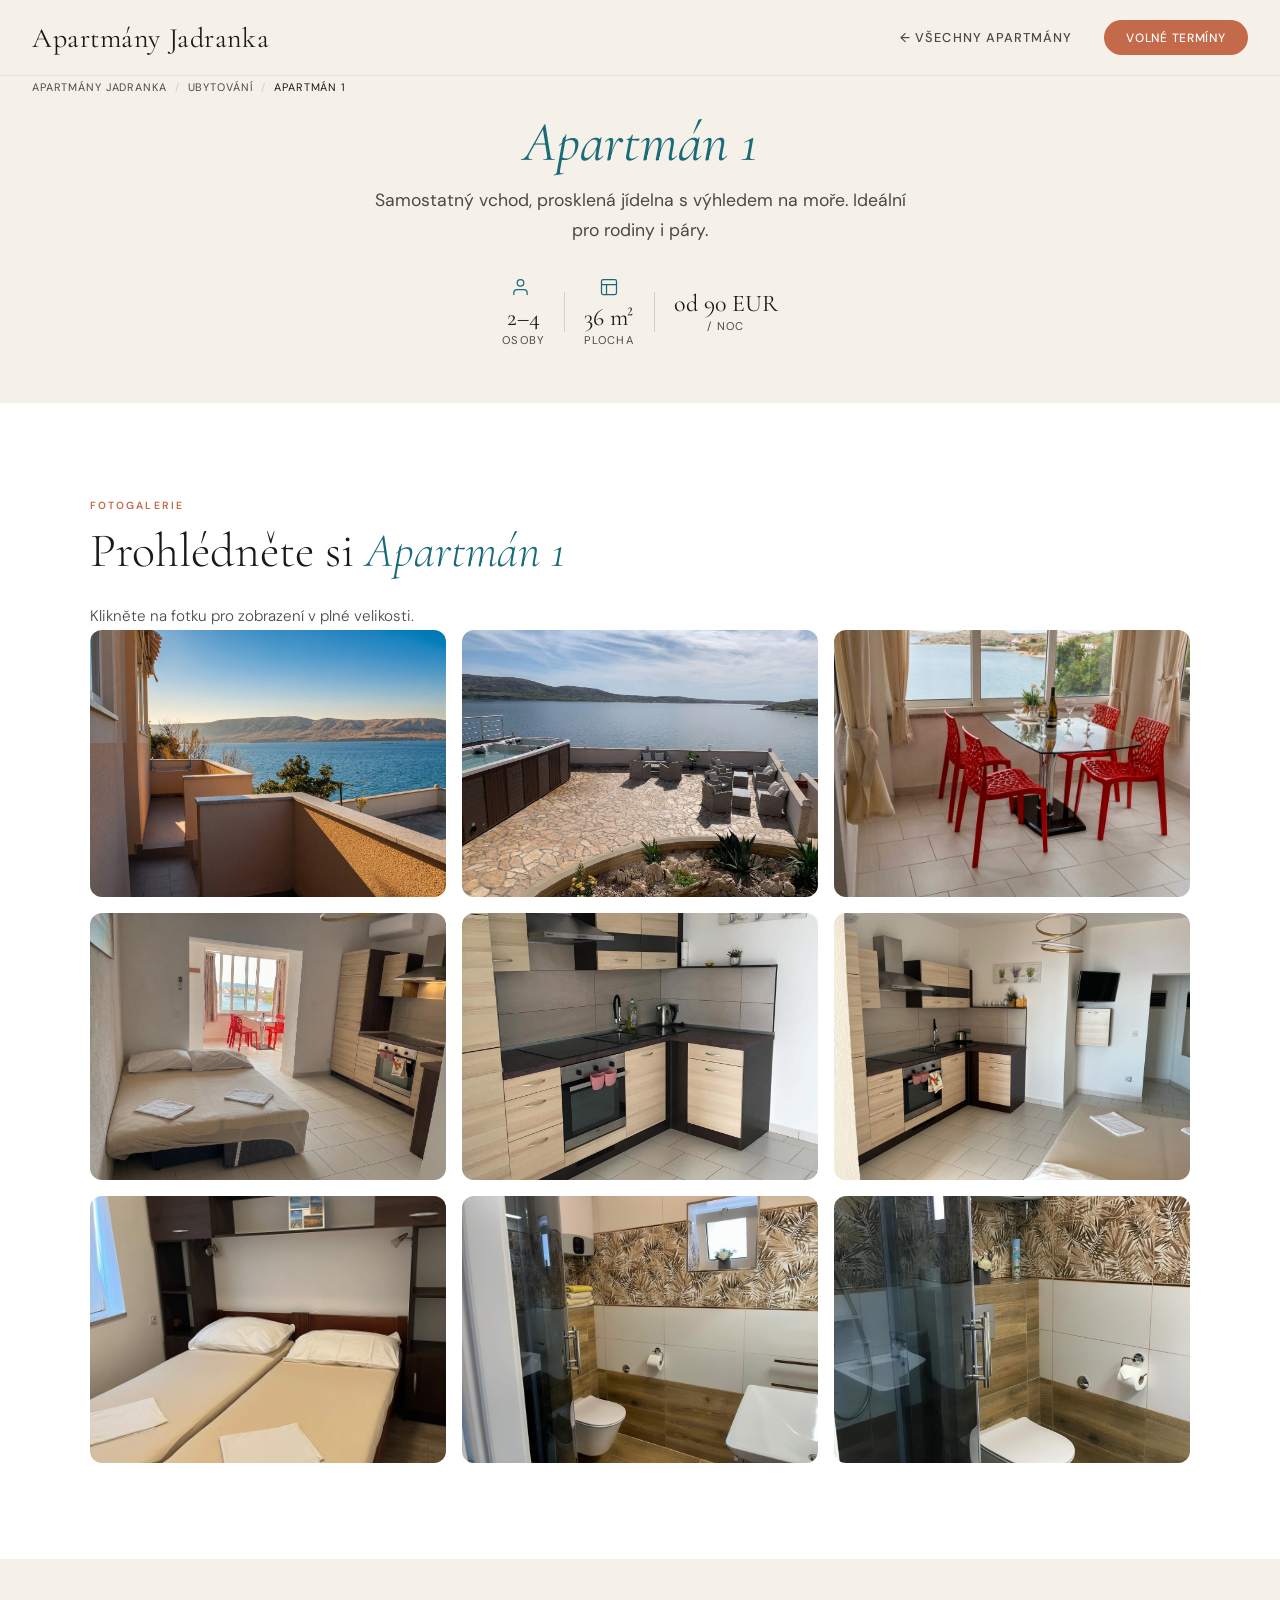
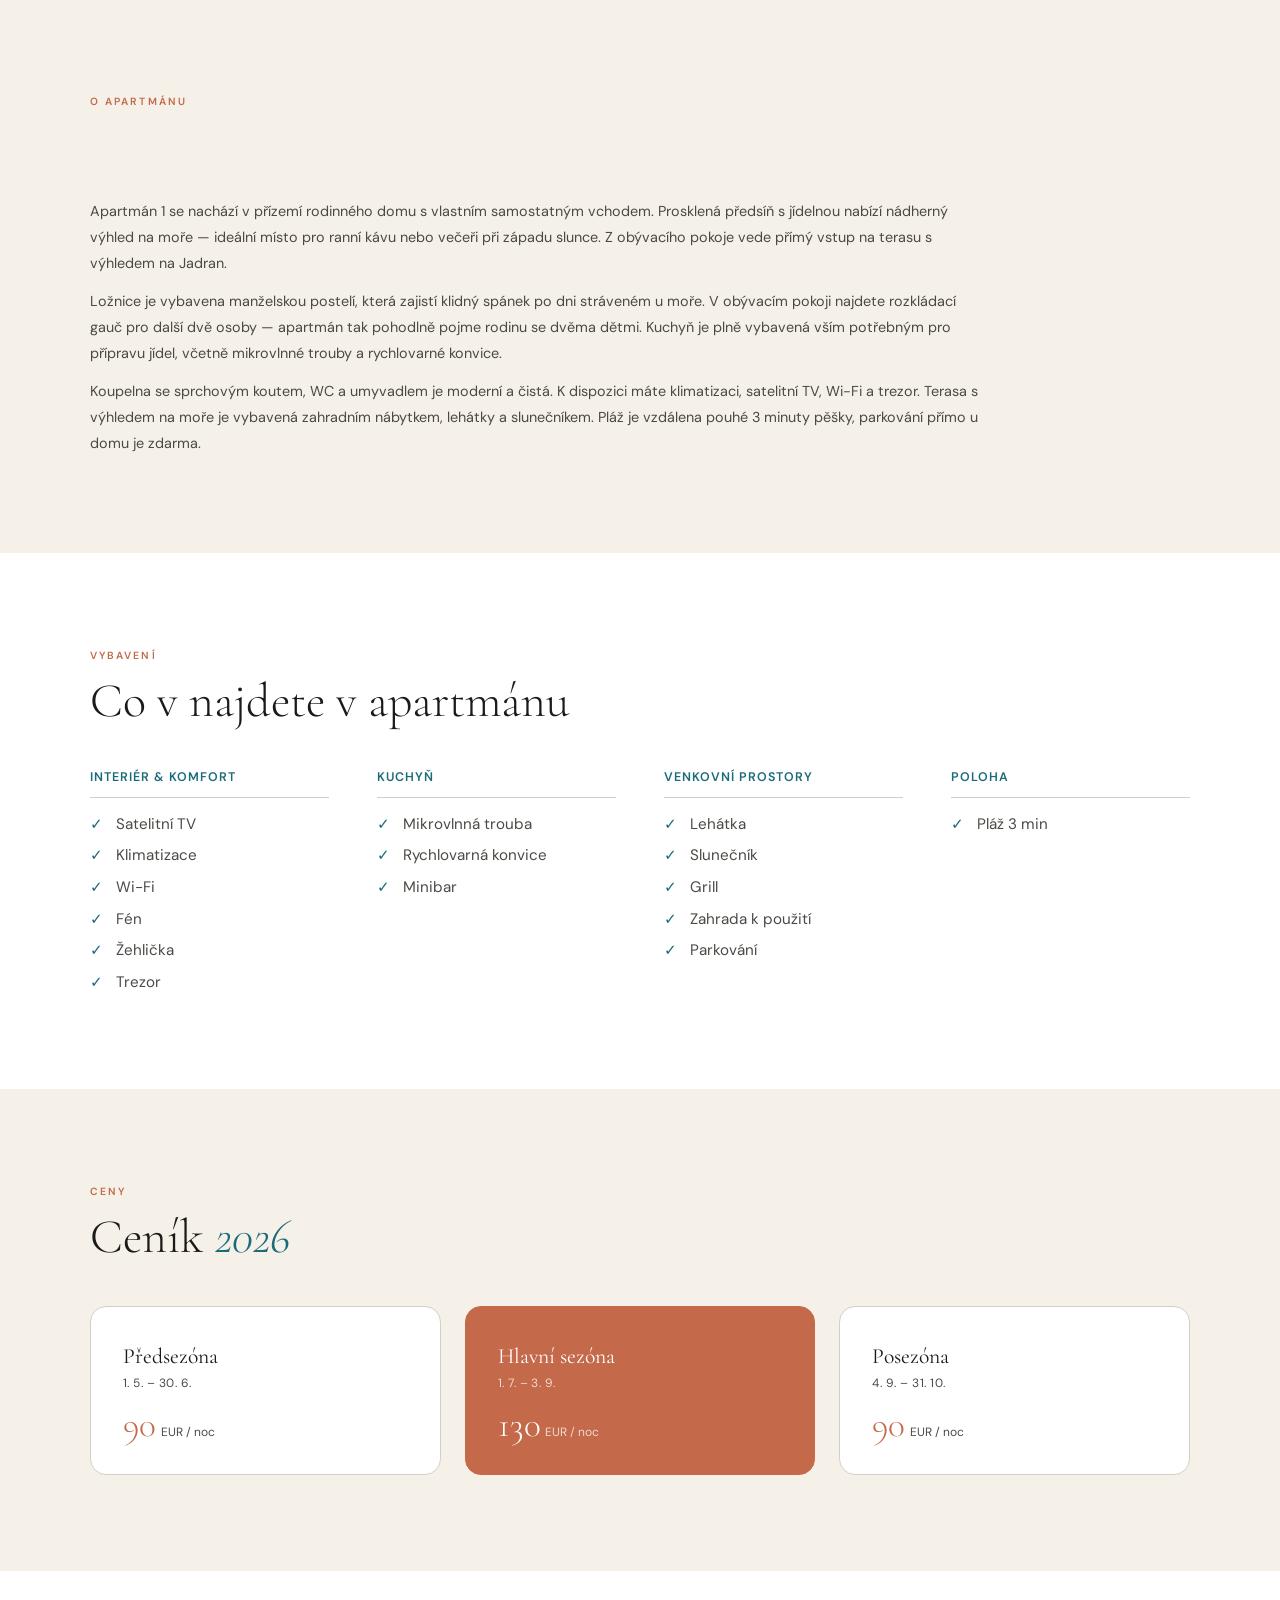
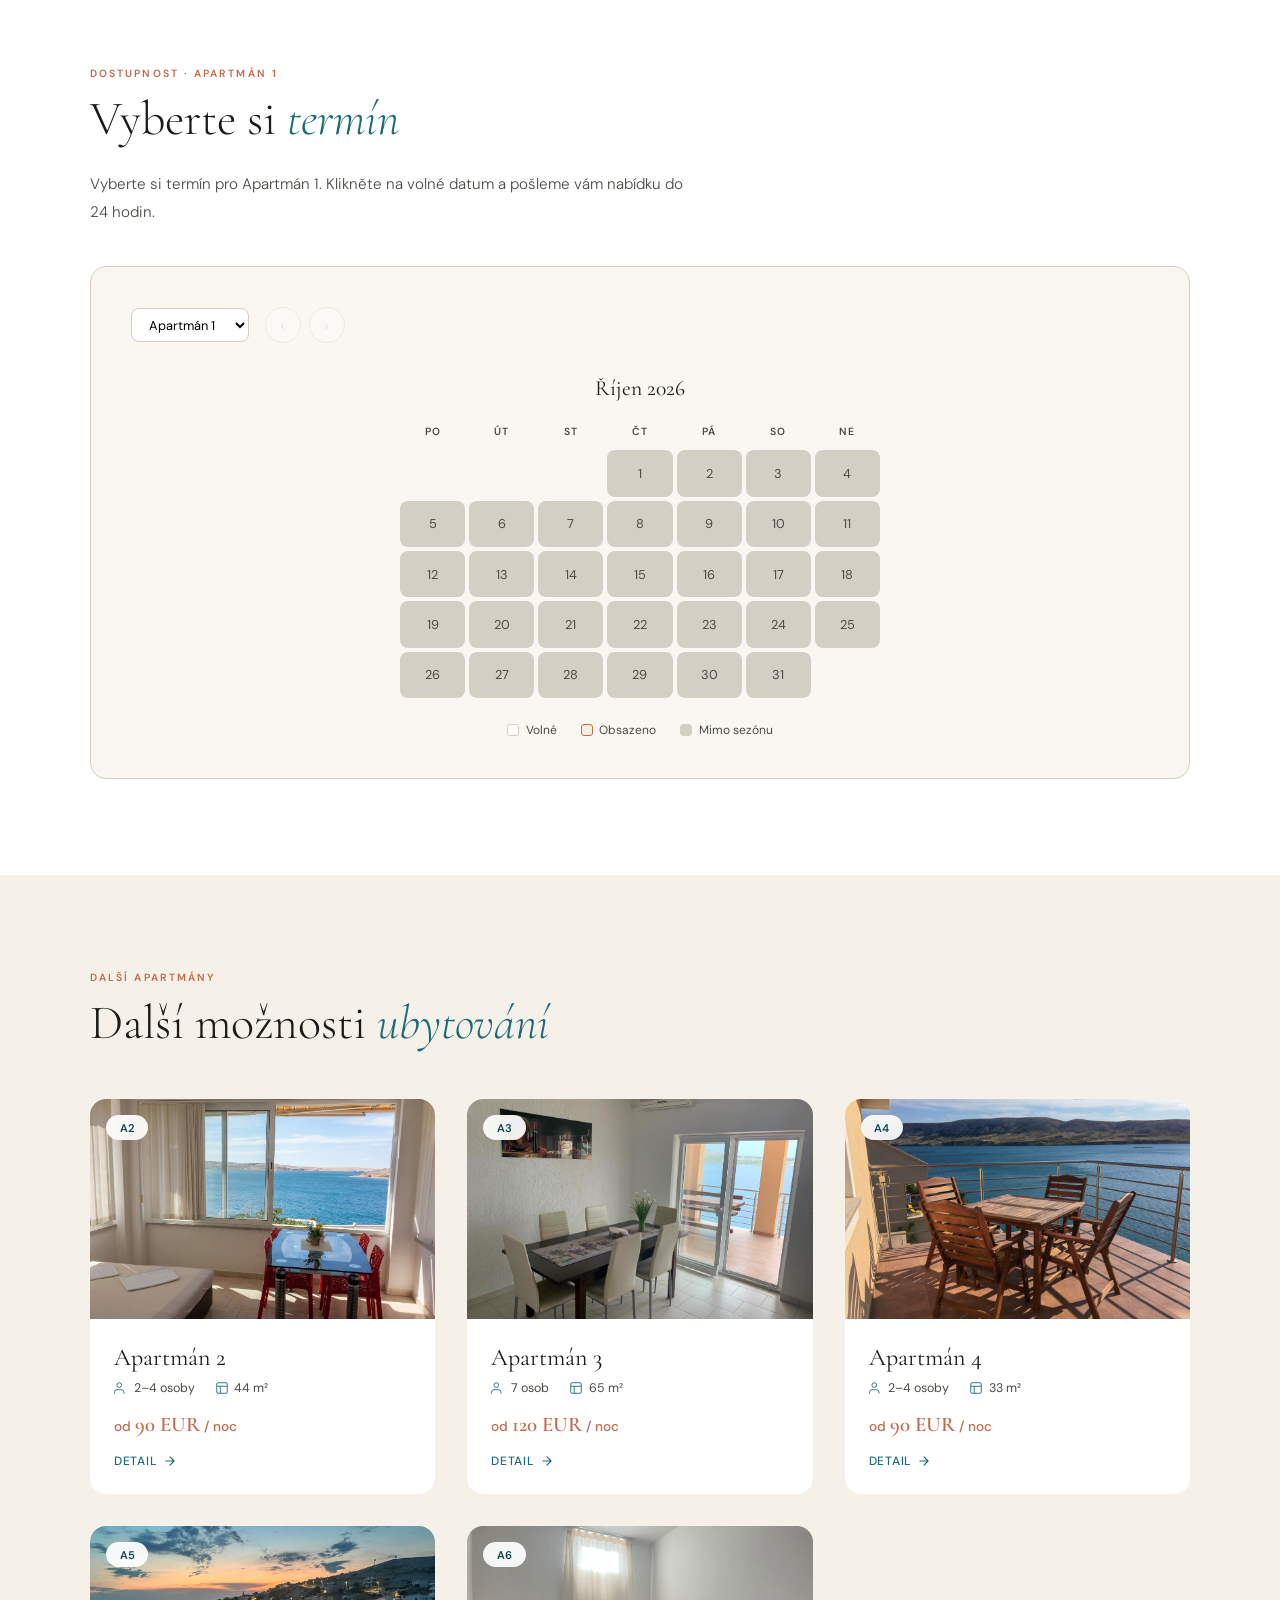
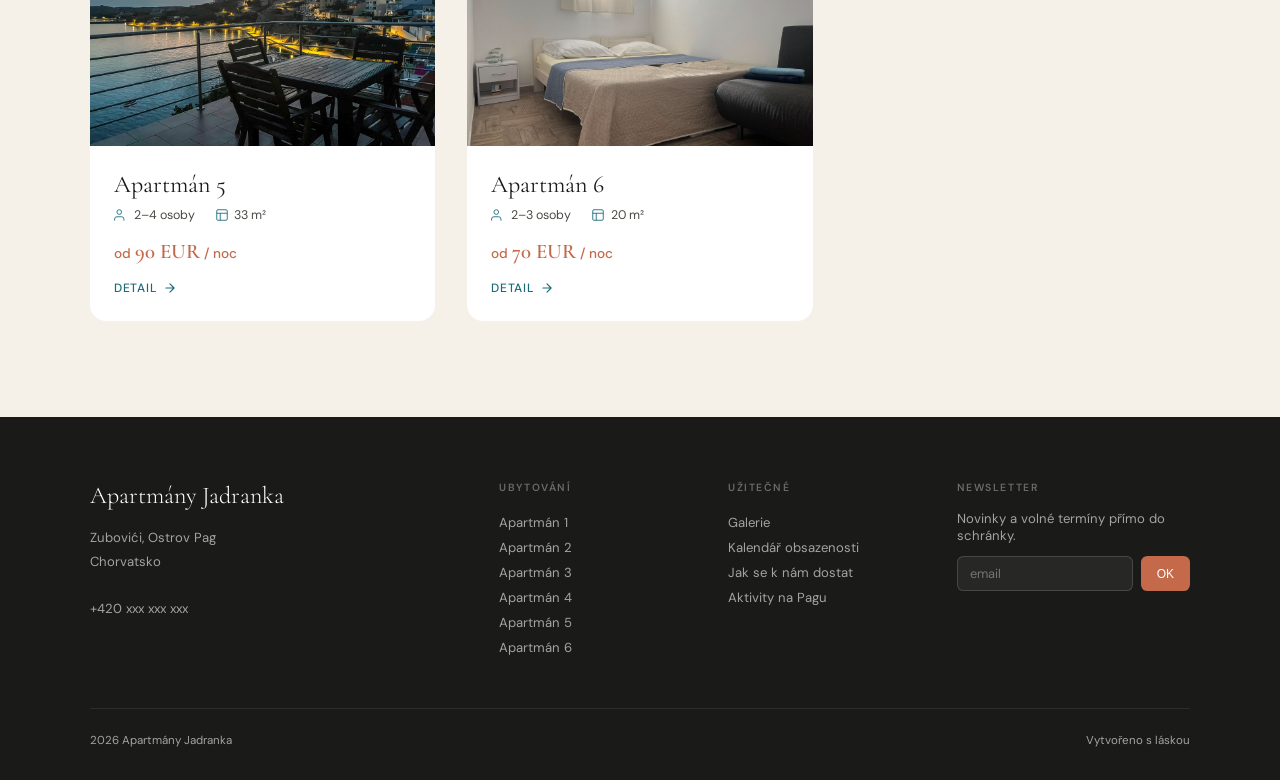
==== commit 46aed1fd: "Fix prices and apartment descrition  based on ground truth" ====
--- a/apartman-1.html
+++ b/apartman-1.html
@@ -78,7 +78,7 @@
 <section class="apt-photo-section" id="fotky">
   <div class="section-inner">
     <div class="section-tag">Fotogalerie</div>
-    <h2 class="section-title fade-in">Prohlédněte si <em>apartmán</em></h2>
+    <h2 class="section-title fade-in">Prohlédněte si <em>Apartmán 1</em></h2>
     <p class="section-desc fade-in stagger-1">Klikněte na fotku pro zobrazení v plné velikosti.</p>
     <div class="gal-photo-grid">
       <div class="gal-photo"><img src="photos/apartment-1/apartment-1-outside.jpg" alt="Exteriér — pohled na apartmán" loading="lazy"></div>
@@ -103,7 +103,7 @@
 
       <div class="det-overview-desc">
         <div class="section-tag">O apartmánu</div>
-        <h2 class="section-title fade-in">Apartmán 1 — <em>váš domov u moře</em></h2>
+        <h2 class="section-title fade-in">Apartmán 1</h2>
         <p class="about-text fade-in stagger-1">
           Apartmán 1 se nachází v přízemí rodinného domu s vlastním samostatným vchodem. 
           Prosklená předsíň s jídelnou nabízí nádherný výhled na moře — ideální místo pro ranní kávu 
@@ -132,7 +132,7 @@
 <section class="det-amenities">
   <div class="section-inner">
     <div class="section-tag">Vybavení</div>
-    <h2 class="section-title fade-in">Co v apartmánu <em>najdete</em></h2>
+    <h2 class="section-title fade-in">Co v najdete v apartmánu</h2>
     <div class="det-amenity-cols fade-in stagger-1">
       <div class="det-amenity-col">
         <h3 class="det-amenity-cat">Interiér &amp; komfort</h3>
@@ -233,7 +233,7 @@
     <h2 class="section-title fade-in">Další možnosti <em>ubytování</em></h2>
     <div class="apt-grid">
 
-      <div class="apt-card fade-in stagger-1">
+      <a href="apartman-2.html" class="apt-card fade-in stagger-1">
         <div class="apt-img">
           <div class="apt-img-inner" style="background: url('photos/apartment-cover/apartment-2-cover.jpg') center/cover, linear-gradient(135deg,#87CEEB,#4da8b8)"></div>
           <div class="apt-badge">A2</div>
@@ -241,15 +241,15 @@
         <div class="apt-body">
           <h3 class="apt-name">Apartmán 2</h3>
           <div class="apt-meta">
-            <span><svg class="apt-meta-icon"><use href="#icon-people"/></svg> 2–3 osoby</span>
-            <span><svg class="apt-meta-icon"><use href="#icon-area"/></svg> 35 m²</span>
-          </div>
-          <div class="apt-price">od <span>85 EUR</span> / noc</div>
-          <a href="#" class="apt-link">Detail <svg><use href="#icon-arrow-right"/></svg></a>
-        </div>
-      </div>
-
-      <div class="apt-card fade-in stagger-2">
+            <span><svg class="apt-meta-icon"><use href="#icon-people"/></svg> 2–4 osoby</span>
+            <span><svg class="apt-meta-icon"><use href="#icon-area"/></svg> 44 m²</span>
+          </div>
+          <div class="apt-price">od <span>90 EUR</span> / noc</div>
+          <div class="apt-link">Detail <svg><use href="#icon-arrow-right"/></svg></div>
+        </div>
+      </a>
+
+      <a href="apartman-3.html" class="apt-card fade-in stagger-2">
         <div class="apt-img">
           <div class="apt-img-inner" style="background: url('photos/apartment-cover/apartment-3-cover.jpg') center/cover, linear-gradient(135deg,#87CEEB,#4da8b8)"></div>
           <div class="apt-badge">A3</div>
@@ -257,15 +257,15 @@
         <div class="apt-body">
           <h3 class="apt-name">Apartmán 3</h3>
           <div class="apt-meta">
-            <span><svg class="apt-meta-icon"><use href="#icon-people"/></svg> 4–6 osob</span>
-            <span><svg class="apt-meta-icon"><use href="#icon-area"/></svg> 60 m²</span>
-          </div>
-          <div class="apt-price">od <span>95 EUR</span> / noc</div>
-          <a href="#" class="apt-link">Detail <svg><use href="#icon-arrow-right"/></svg></a>
-        </div>
-      </div>
-
-      <div class="apt-card fade-in stagger-3">
+            <span><svg class="apt-meta-icon"><use href="#icon-people"/></svg> 7 osob</span>
+            <span><svg class="apt-meta-icon"><use href="#icon-area"/></svg> 65 m²</span>
+          </div>
+          <div class="apt-price">od <span>120 EUR</span> / noc</div>
+          <div class="apt-link">Detail <svg><use href="#icon-arrow-right"/></svg></div>
+        </div>
+      </a>
+
+      <a href="apartman-4.html" class="apt-card fade-in stagger-3">
         <div class="apt-img">
           <div class="apt-img-inner" style="background: url('photos/apartment-cover/apartment-4-cover.jpg') center/cover, linear-gradient(135deg,#87CEEB,#4da8b8)"></div>
           <div class="apt-badge">A4</div>
@@ -273,15 +273,15 @@
         <div class="apt-body">
           <h3 class="apt-name">Apartmán 4</h3>
           <div class="apt-meta">
-            <span><svg class="apt-meta-icon"><use href="#icon-people"/></svg> 2–3 osoby</span>
-            <span><svg class="apt-meta-icon"><use href="#icon-area"/></svg> 40 m²</span>
+            <span><svg class="apt-meta-icon"><use href="#icon-people"/></svg> 2–4 osoby</span>
+            <span><svg class="apt-meta-icon"><use href="#icon-area"/></svg> 33 m²</span>
           </div>
           <div class="apt-price">od <span>90 EUR</span> / noc</div>
-          <a href="#" class="apt-link">Detail <svg><use href="#icon-arrow-right"/></svg></a>
-        </div>
-      </div>
-
-      <div class="apt-card fade-in stagger-4">
+          <div class="apt-link">Detail <svg><use href="#icon-arrow-right"/></svg></div>
+        </div>
+      </a>
+
+      <a href="apartman-5.html" class="apt-card fade-in stagger-4">
         <div class="apt-img">
           <div class="apt-img-inner" style="background: url('photos/apartment-cover/apartment-5-cover.jpg') center/cover, linear-gradient(135deg,#87CEEB,#4da8b8)"></div>
           <div class="apt-badge">A5</div>
@@ -289,29 +289,29 @@
         <div class="apt-body">
           <h3 class="apt-name">Apartmán 5</h3>
           <div class="apt-meta">
-            <span><svg class="apt-meta-icon"><use href="#icon-people"/></svg> 4–5 osob</span>
-            <span><svg class="apt-meta-icon"><use href="#icon-area"/></svg> 55 m²</span>
-          </div>
-          <div class="apt-price">od <span>80 EUR</span> / noc</div>
-          <a href="#" class="apt-link">Detail <svg><use href="#icon-arrow-right"/></svg></a>
-        </div>
-      </div>
-
-      <div class="apt-card fade-in stagger-4">
+            <span><svg class="apt-meta-icon"><use href="#icon-people"/></svg> 2–4 osoby</span>
+            <span><svg class="apt-meta-icon"><use href="#icon-area"/></svg> 33 m²</span>
+          </div>
+          <div class="apt-price">od <span>90 EUR</span> / noc</div>
+          <div class="apt-link">Detail <svg><use href="#icon-arrow-right"/></svg></div>
+        </div>
+      </a>
+
+      <a href="studio-6.html" class="apt-card fade-in stagger-4">
         <div class="apt-img">
           <div class="apt-img-inner" style="background: url('photos/apartment-cover/studio-6-cover.jpg') center/cover, linear-gradient(135deg,#87CEEB,#4da8b8)"></div>
           <div class="apt-badge">A6</div>
         </div>
         <div class="apt-body">
-          <h3 class="apt-name">Studio 6</h3>
-          <div class="apt-meta">
-            <span><svg class="apt-meta-icon"><use href="#icon-people"/></svg> 2–4 osoby</span>
-            <span><svg class="apt-meta-icon"><use href="#icon-area"/></svg> 42 m²</span>
-          </div>
-          <div class="apt-price">od <span>100 EUR</span> / noc</div>
-          <a href="#" class="apt-link">Detail <svg><use href="#icon-arrow-right"/></svg></a>
-        </div>
-      </div>
+          <h3 class="apt-name">Apartmán 6</h3>
+          <div class="apt-meta">
+            <span><svg class="apt-meta-icon"><use href="#icon-people"/></svg> 2–3 osoby</span>
+            <span><svg class="apt-meta-icon"><use href="#icon-area"/></svg> 20 m²</span>
+          </div>
+          <div class="apt-price">od <span>70 EUR</span> / noc</div>
+          <div class="apt-link">Detail <svg><use href="#icon-arrow-right"/></svg></div>
+        </div>
+      </a>
 
     </div>
   </div>
@@ -334,11 +334,11 @@
       <div>
         <h4>Ubytování</h4>
         <a href="apartman-1.html">Apartmán 1</a>
-        <a href="index.html#ubytovani">Apartmán 2</a>
-        <a href="index.html#ubytovani">Apartmán 3</a>
-        <a href="index.html#ubytovani">Apartmán 4</a>
-        <a href="index.html#ubytovani">Apartmán 5</a>
-        <a href="index.html#ubytovani">Studio 6</a>
+        <a href="apartman-2.html">Apartmán 2</a>
+        <a href="apartman-3.html">Apartmán 3</a>
+        <a href="apartman-4.html">Apartmán 4</a>
+        <a href="apartman-5.html">Apartmán 5</a>
+        <a href="studio-6.html">Apartmán 6</a>
       </div>
       <div>
         <h4>Užitečné</h4>
--- a/style.css
+++ b/style.css
@@ -677,12 +677,7 @@
   display: flex;
   gap: .75rem;
   flex-wrap: wrap;
-  margin-bottom: 3rem;
-  position: sticky;
-  top: 4.5rem;
-  z-index: 50;
-  background: var(--sand-light);
-  padding: 1rem 0;
+  justify-content: center;
 }
 
 .gal-tab {
@@ -705,9 +700,66 @@
   border-color: var(--sea);
 }
 
+.gal-section {
+  background: var(--white);
+  scroll-margin-top: 4.5rem;
+}
+
+.gal-section--alt {
+  background: var(--sand-light);
+}
+
 .gal-topic {
-  margin-bottom: 4rem;
   scroll-margin-top: 7rem;
+}
+
+.gal-subtopic {
+  margin-bottom: 2.75rem;
+}
+
+.gal-subtopic-title {
+  font-family: var(--font-display);
+  font-size: 1.6rem;
+  font-weight: 400;
+  font-style: italic;
+  color: var(--sea);
+  line-height: 1.2;
+  margin-bottom: .4rem;
+}
+
+.gal-subtopic-desc {
+  font-size: .9rem;
+  font-weight: 300;
+  color: var(--ink-light);
+  line-height: 1.7;
+  max-width: 640px;
+  margin-bottom: 1rem;
+}
+
+.gal-meta {
+  display: flex;
+  flex-wrap: wrap;
+  gap: .5rem 1.5rem;
+  margin-bottom: 1.25rem;
+}
+
+.gal-meta-item {
+  display: inline-flex;
+  align-items: center;
+  gap: .45rem;
+  font-size: .68rem;
+  font-weight: 600;
+  letter-spacing: .12em;
+  text-transform: uppercase;
+  color: var(--terracotta);
+}
+
+.gal-meta-icon {
+  width: 15px;
+  height: 15px;
+  stroke: var(--terracotta);
+  stroke-width: 1.5;
+  flex-shrink: 0;
 }
 
 .gal-topic-title {
@@ -1690,7 +1742,6 @@
   .service-block { grid-template-columns: 1fr; gap: .75rem; padding: 2rem 0; }
   .gal-photo { border-radius: 0; }
   .gal-photo-placeholder { border-radius: 0; }
-  .gal-tabs { top: 0; }
   .apt-grid { grid-template-columns: 1fr; }
   .cal-preview { padding: 1.5rem; }
   .cal-body { grid-template-columns: 1fr; }
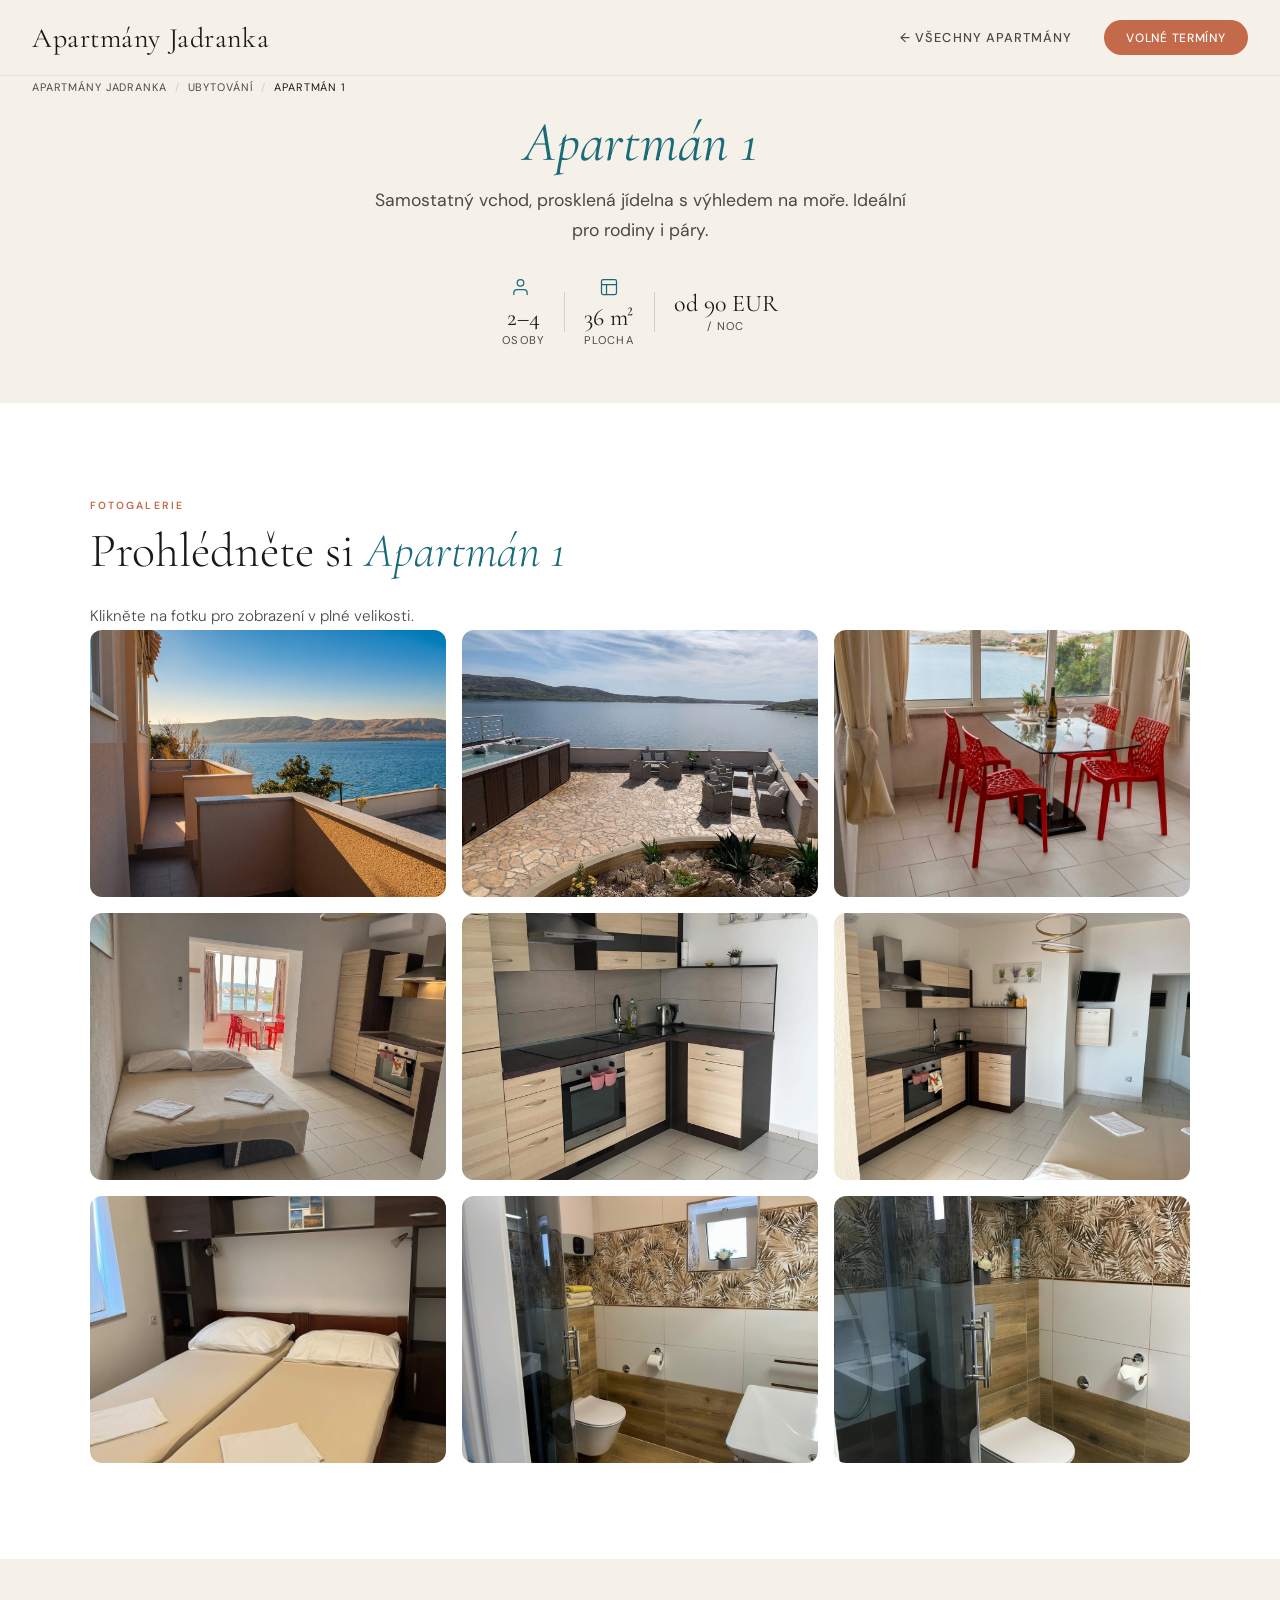
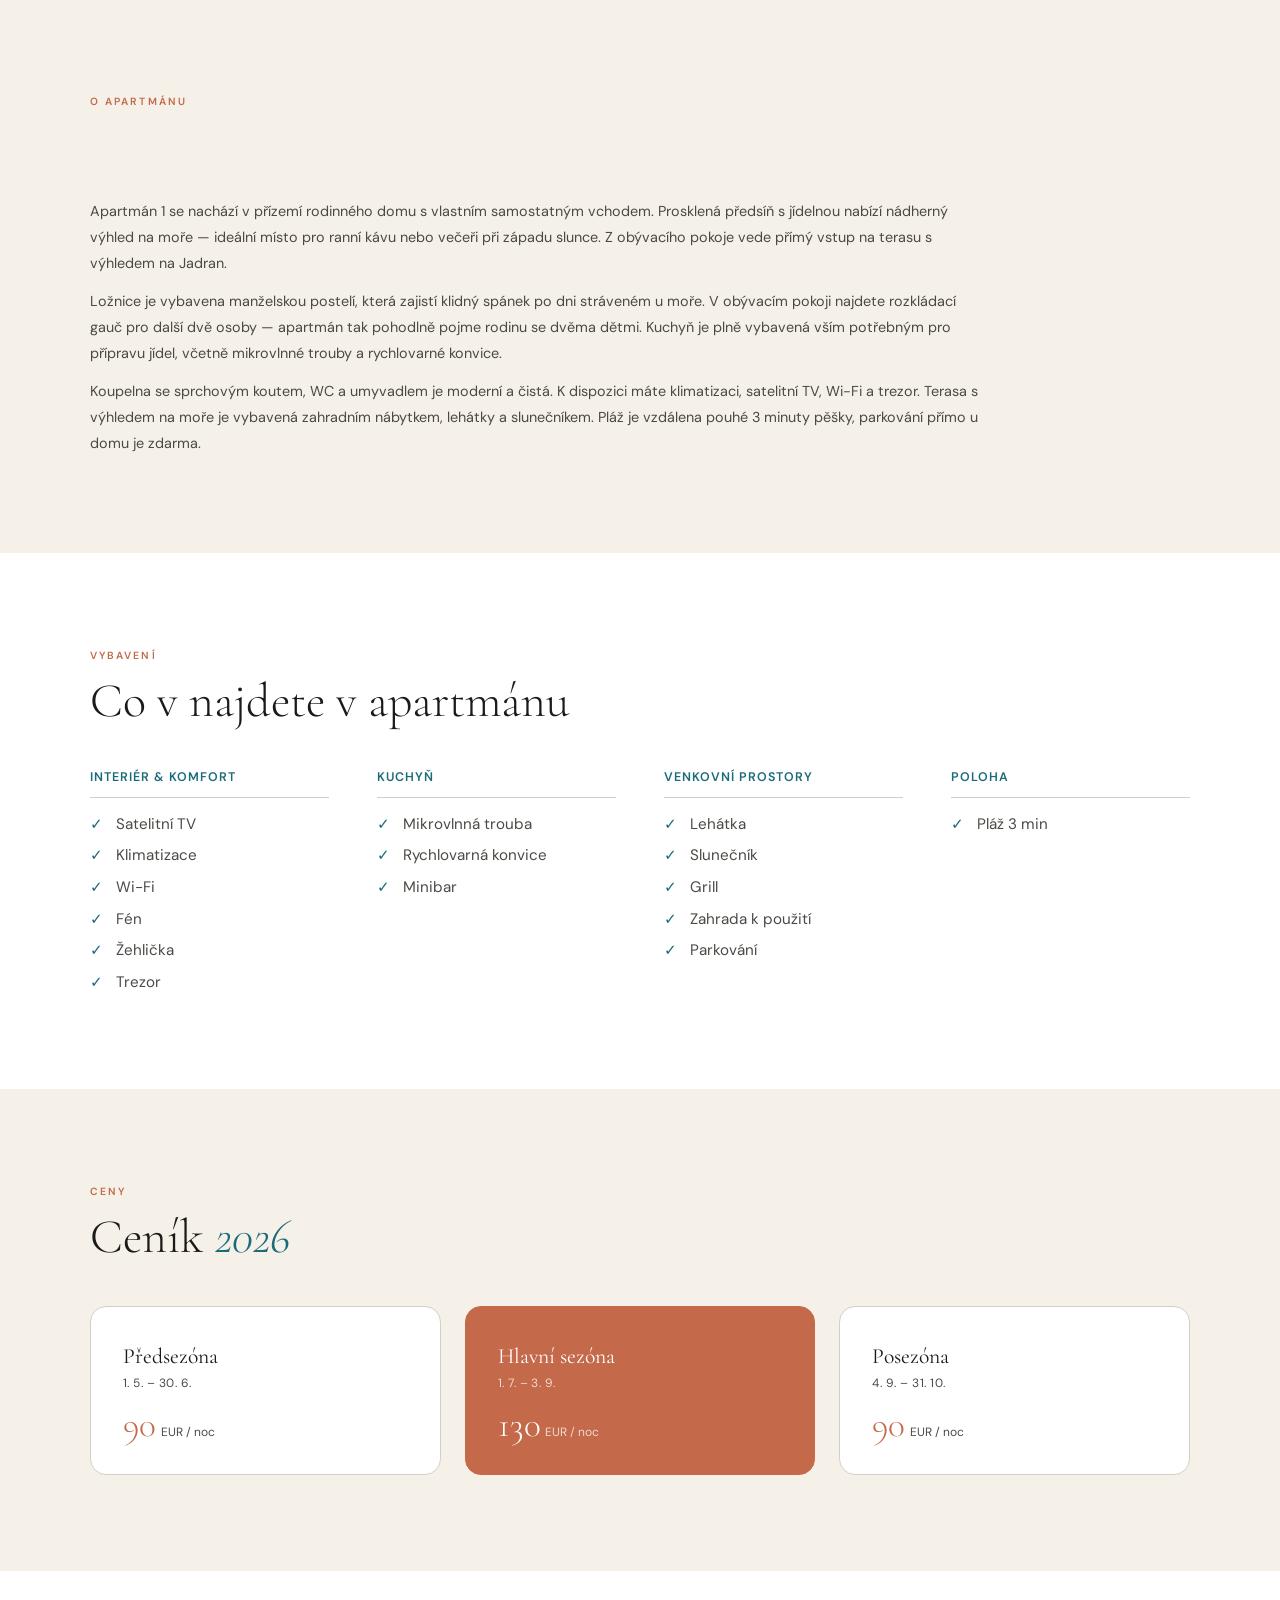
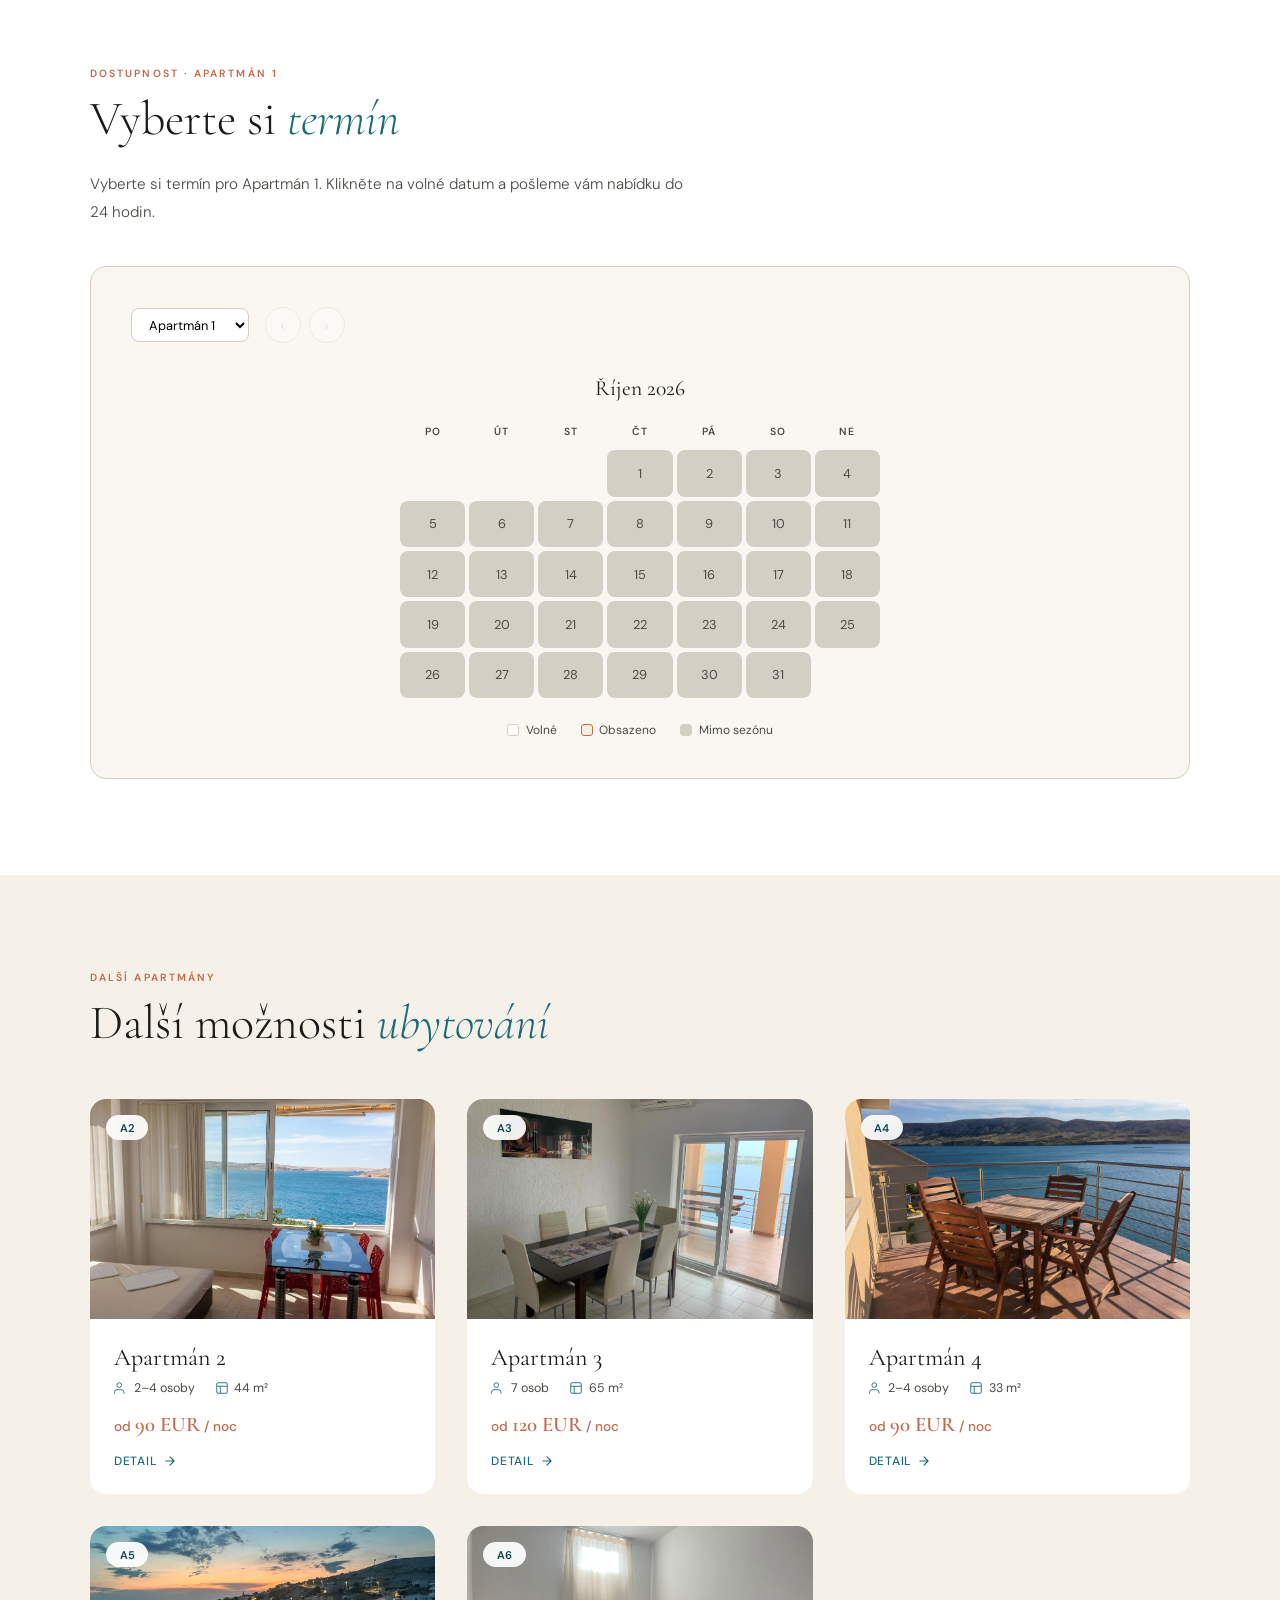
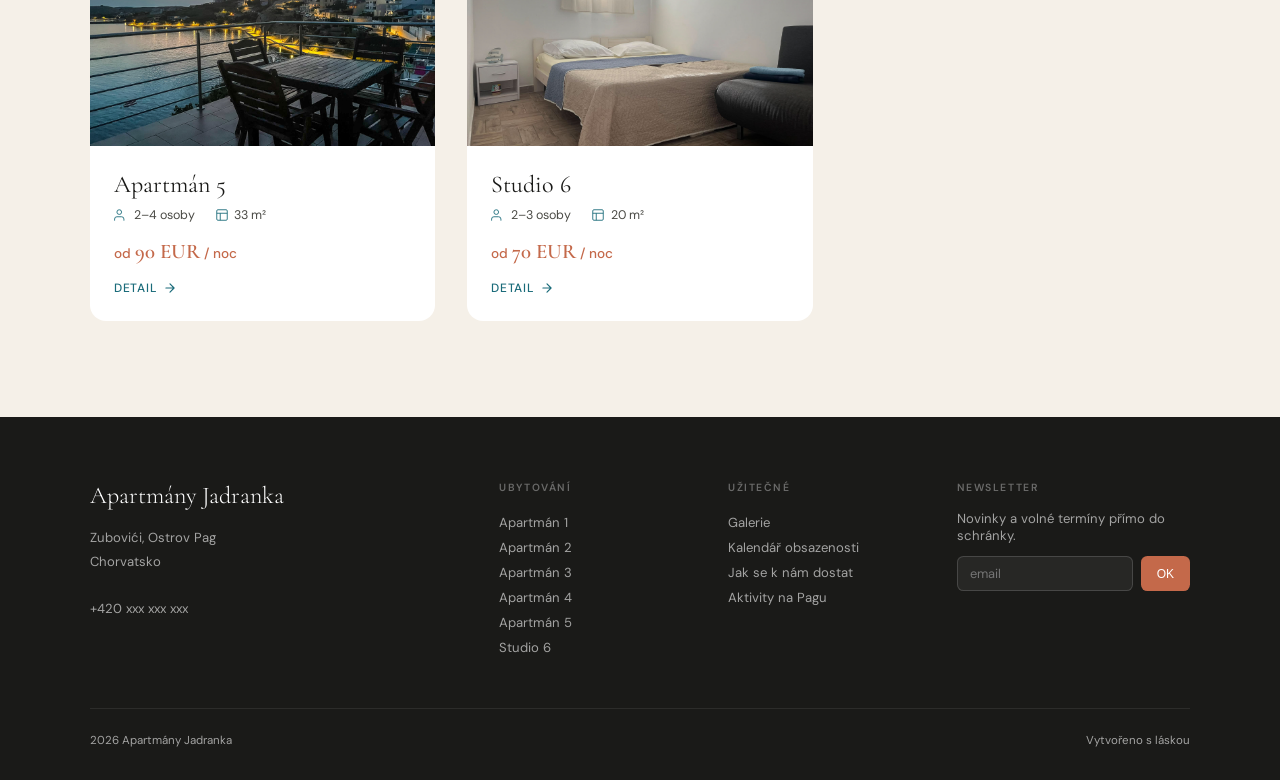
==== commit 920417e6: "Fix Apartman 6 name to Studio 6" ====
--- a/apartman-1.html
+++ b/apartman-1.html
@@ -303,7 +303,7 @@
           <div class="apt-badge">A6</div>
         </div>
         <div class="apt-body">
-          <h3 class="apt-name">Apartmán 6</h3>
+          <h3 class="apt-name">Studio 6</h3>
           <div class="apt-meta">
             <span><svg class="apt-meta-icon"><use href="#icon-people"/></svg> 2–3 osoby</span>
             <span><svg class="apt-meta-icon"><use href="#icon-area"/></svg> 20 m²</span>
@@ -338,7 +338,7 @@
         <a href="apartman-3.html">Apartmán 3</a>
         <a href="apartman-4.html">Apartmán 4</a>
         <a href="apartman-5.html">Apartmán 5</a>
-        <a href="studio-6.html">Apartmán 6</a>
+        <a href="studio-6.html">Studio 6</a>
       </div>
       <div>
         <h4>Užitečné</h4>
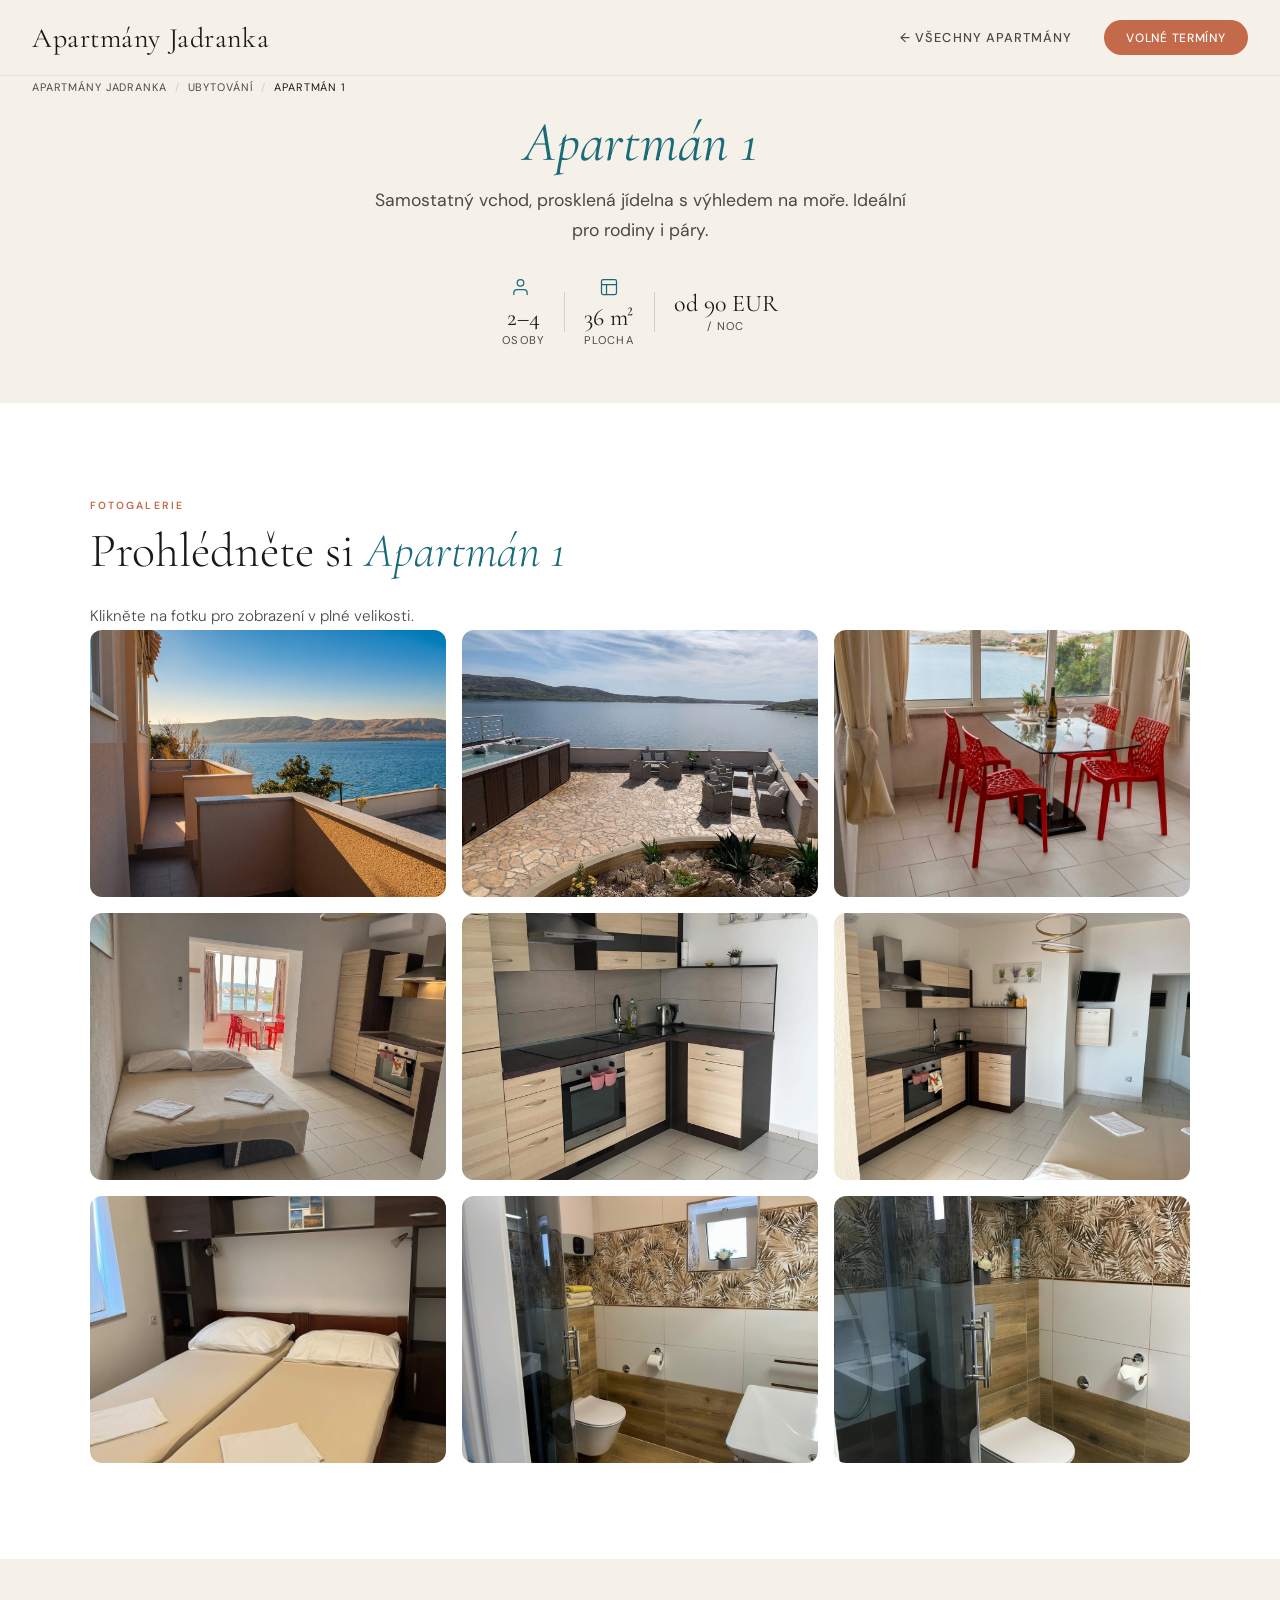
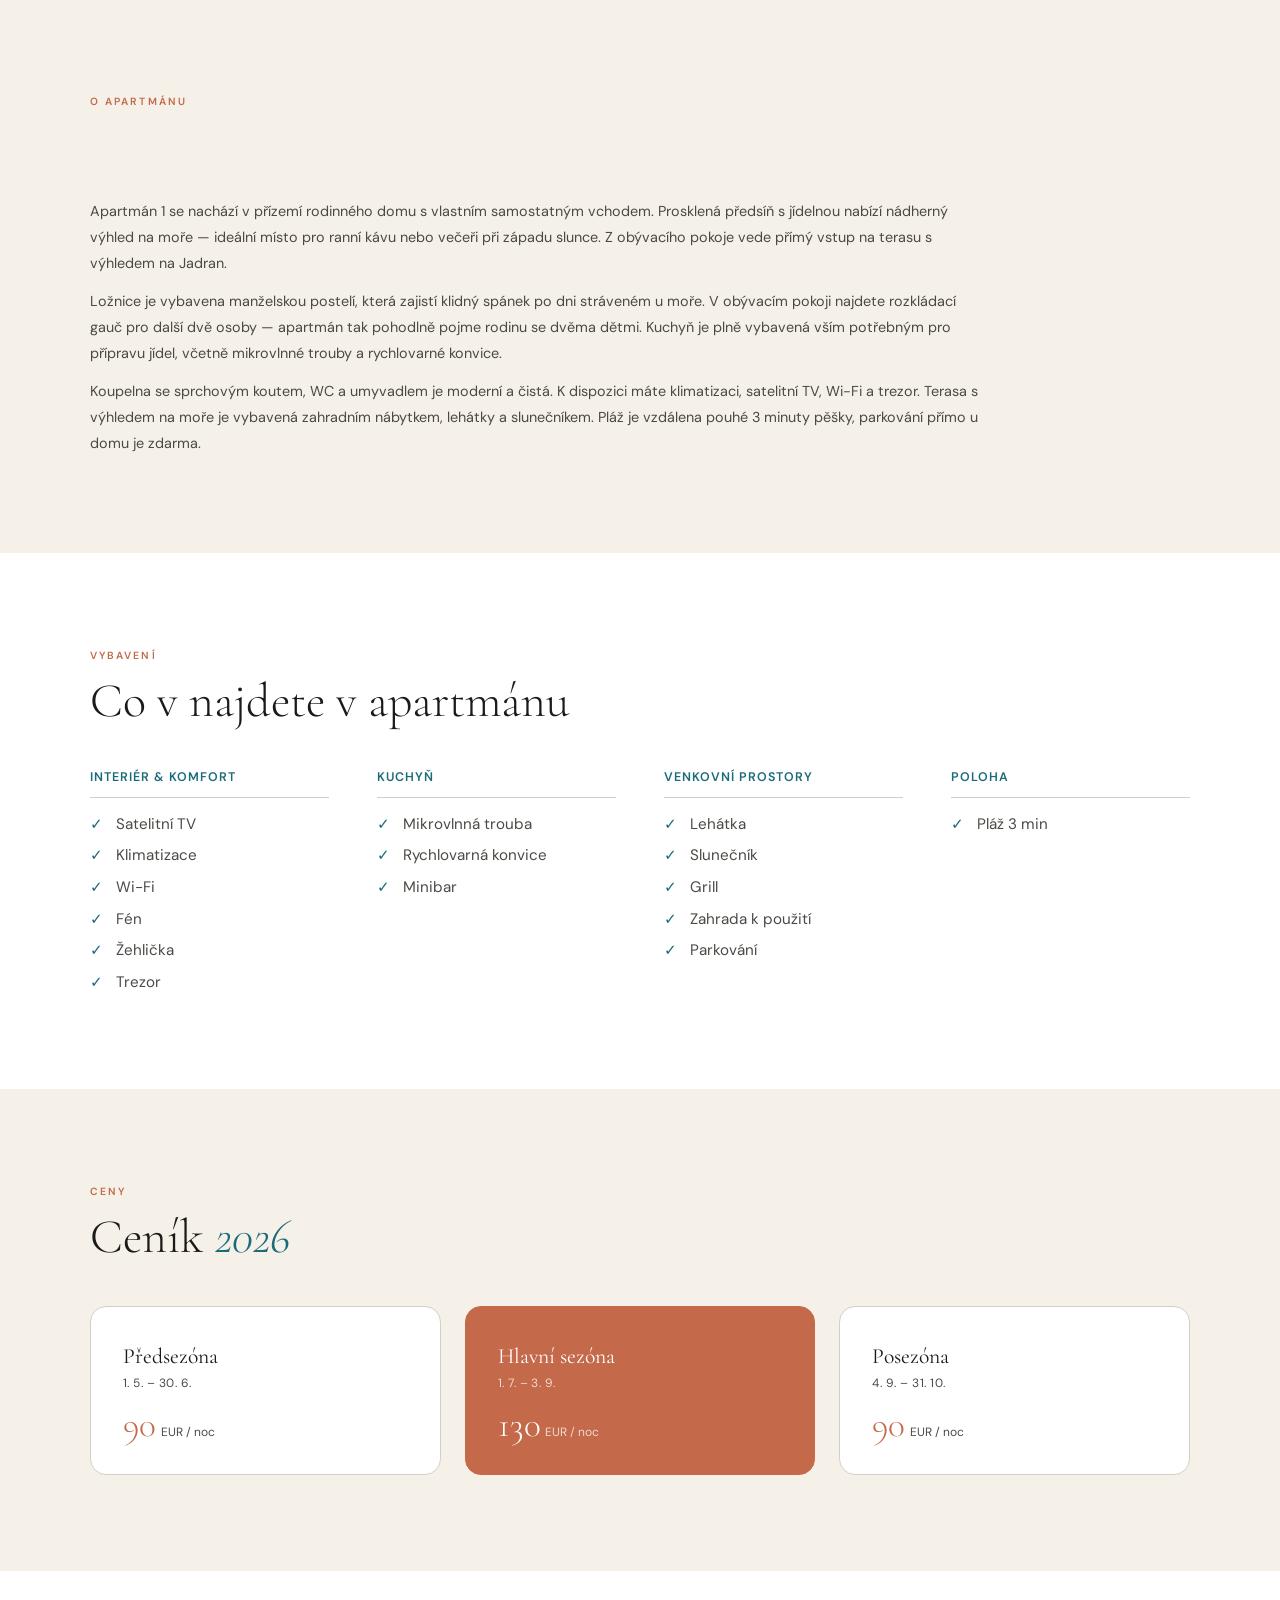
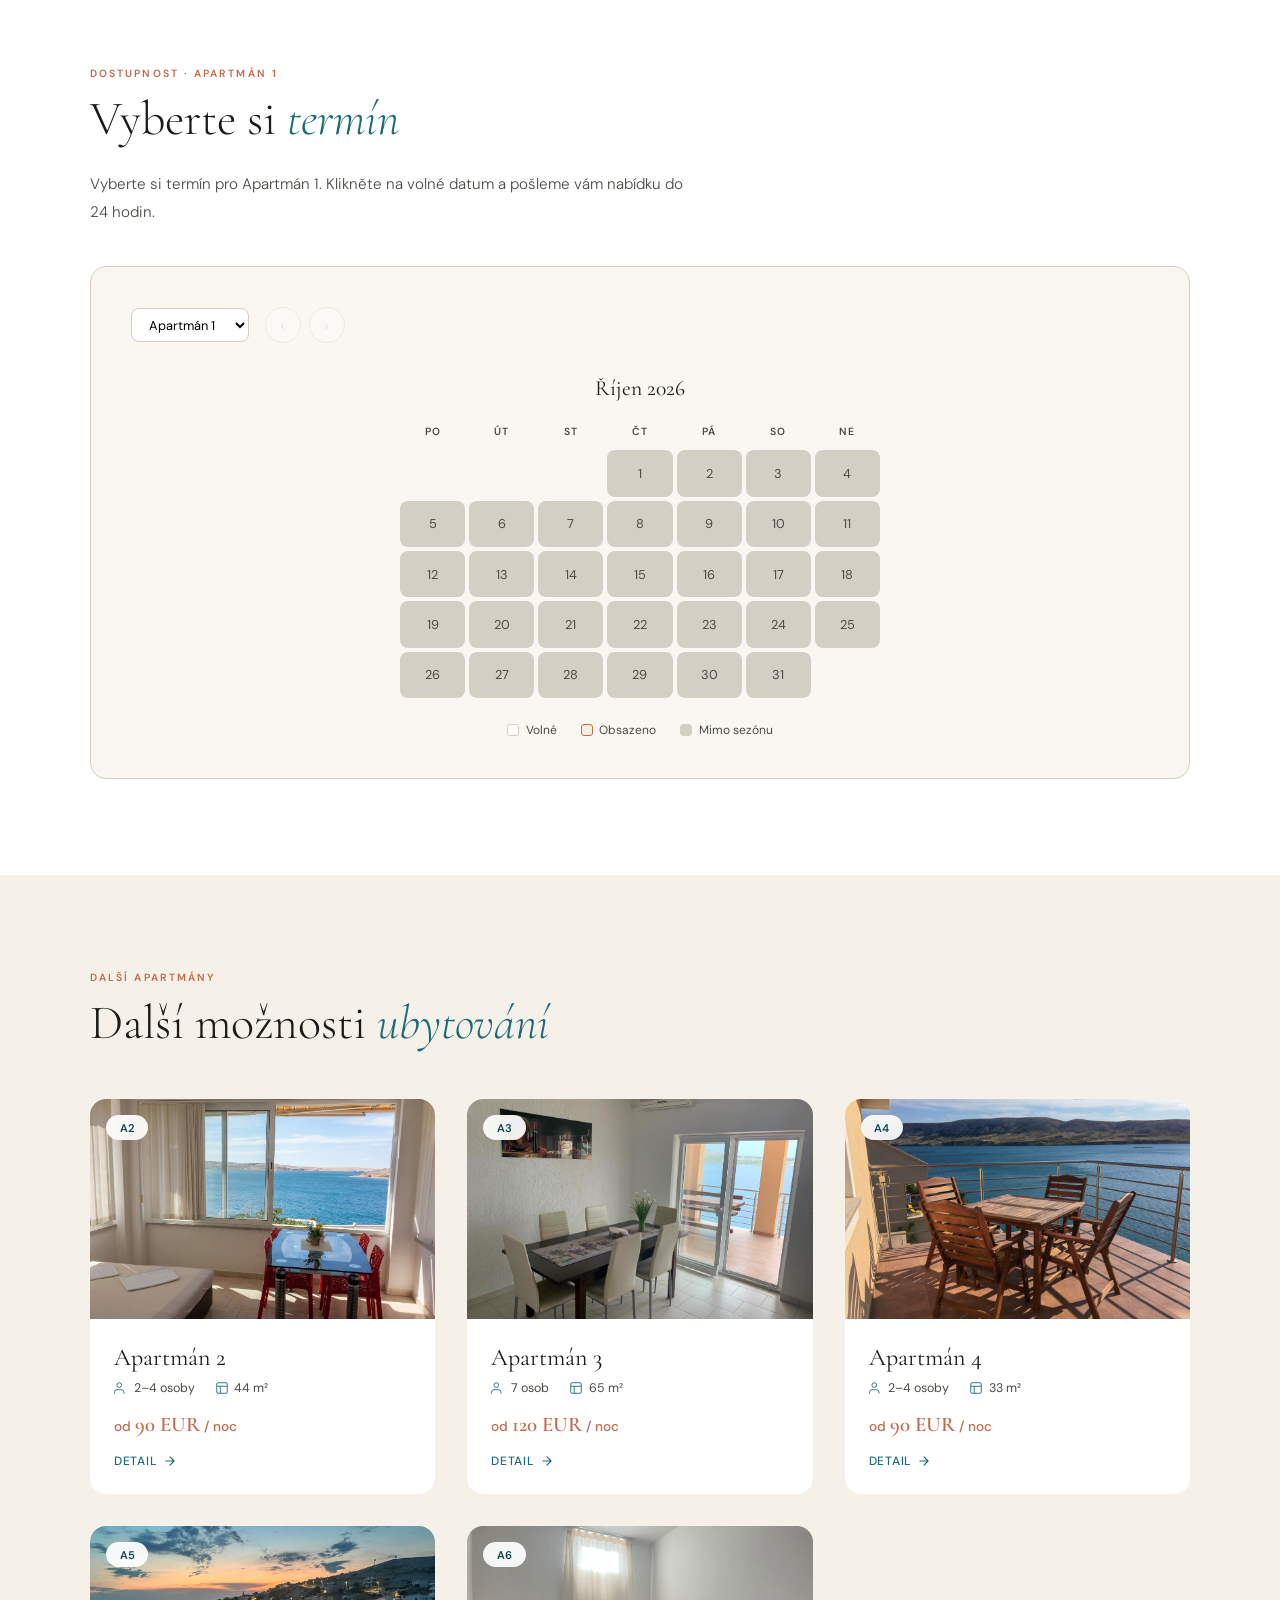
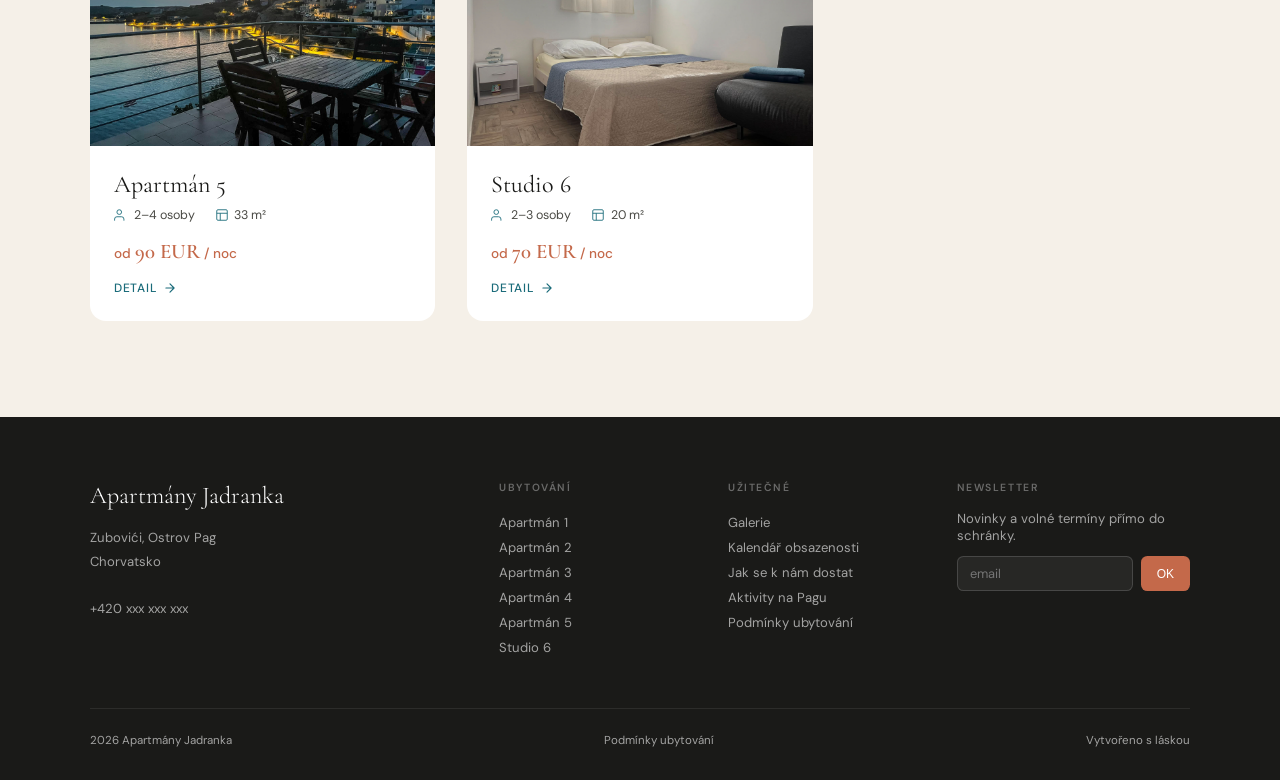
==== commit 6e54bf87: "Add terms & conditions page, reservation consent, and footer links - New podminky.html with the full" ====
--- a/apartman-1.html
+++ b/apartman-1.html
@@ -346,6 +346,7 @@
         <a href="index.html#kalendar">Kalendář obsazenosti</a>
         <a href="index.html#doprava">Jak se k nám dostat</a>
         <a href="index.html#leto">Aktivity na Pagu</a>
+        <a href="podminky.html">Podmínky ubytování</a>
       </div>
       <div class="footer-newsletter">
         <h4>Newsletter</h4>
@@ -358,6 +359,7 @@
     </div>
     <div class="footer-bottom">
       <span>2026 Apartmány Jadranka</span>
+      <a href="podminky.html">Podmínky ubytování</a>
       <span>Vytvořeno s láskou</span>
     </div>
   </div>
--- a/style.css
+++ b/style.css
@@ -1231,6 +1231,47 @@
   grid-column: 1 / -1;
 }
 
+.res-consent {
+  display: flex;
+  align-items: center;
+  flex-wrap: wrap;
+  gap: .1rem .6rem;
+  font-size: .85rem;
+  color: var(--ink-light);
+  line-height: 1.5;
+}
+
+.res-consent input {
+  width: 1.1rem;
+  height: 1.1rem;
+  accent-color: var(--sea);
+  flex-shrink: 0;
+  cursor: pointer;
+}
+
+.res-consent a {
+  color: var(--sea);
+  text-decoration: underline;
+}
+
+.res-consent .res-field-error {
+  flex-basis: 100%;
+  margin-left: 1.7rem;
+}
+
+.res-consent.invalid {
+  color: var(--terracotta);
+}
+
+.res-consent.invalid input {
+  outline: 2px solid var(--terracotta);
+  outline-offset: 1px;
+}
+
+.res-consent.invalid .res-field-error {
+  display: block;
+}
+
 .res-actions {
   grid-column: 1 / -1;
   text-align: center;
@@ -1266,6 +1307,69 @@
 .btn-outline:hover {
   background: var(--sea);
   color: var(--white);
+}
+
+/* ============================================================
+   Terms (podminky.html)
+   ============================================================ */
+.terms {
+  max-width: 760px;
+  margin: 0 auto;
+}
+
+.terms-updated {
+  font-style: italic;
+  color: var(--ink-light);
+  font-size: .9rem;
+  margin-bottom: 2rem;
+}
+
+.terms h2 {
+  font-family: var(--font-display);
+  font-size: 1.6rem;
+  font-weight: 400;
+  font-style: italic;
+  color: var(--sea);
+  line-height: 1.2;
+  margin: 2.5rem 0 .75rem;
+}
+
+.terms p {
+  font-size: .95rem;
+  font-weight: 300;
+  color: var(--ink-light);
+  line-height: 1.8;
+  margin-bottom: 1rem;
+}
+
+.terms ul {
+  margin: 0 0 1rem 1.25rem;
+  padding: 0;
+}
+
+.terms li {
+  font-size: .95rem;
+  font-weight: 300;
+  color: var(--ink-light);
+  line-height: 1.8;
+  margin-bottom: .5rem;
+}
+
+.terms strong {
+  color: var(--ink);
+  font-weight: 600;
+}
+
+.terms a {
+  color: var(--sea);
+  text-decoration: underline;
+}
+
+.terms-note {
+  background: var(--sea-light);
+  border-radius: .5rem;
+  padding: 1rem 1.25rem;
+  margin-top: 1.25rem;
 }
 
 /* ============================================================
@@ -1672,7 +1776,14 @@
   display: flex;
   justify-content: space-between;
   align-items: center;
+  gap: 1rem;
   font-size: .72rem;
+}
+
+.footer-bottom a {
+  display: inline;
+  font-size: .72rem;
+  padding: 0;
 }
 
 .footer-newsletter p {
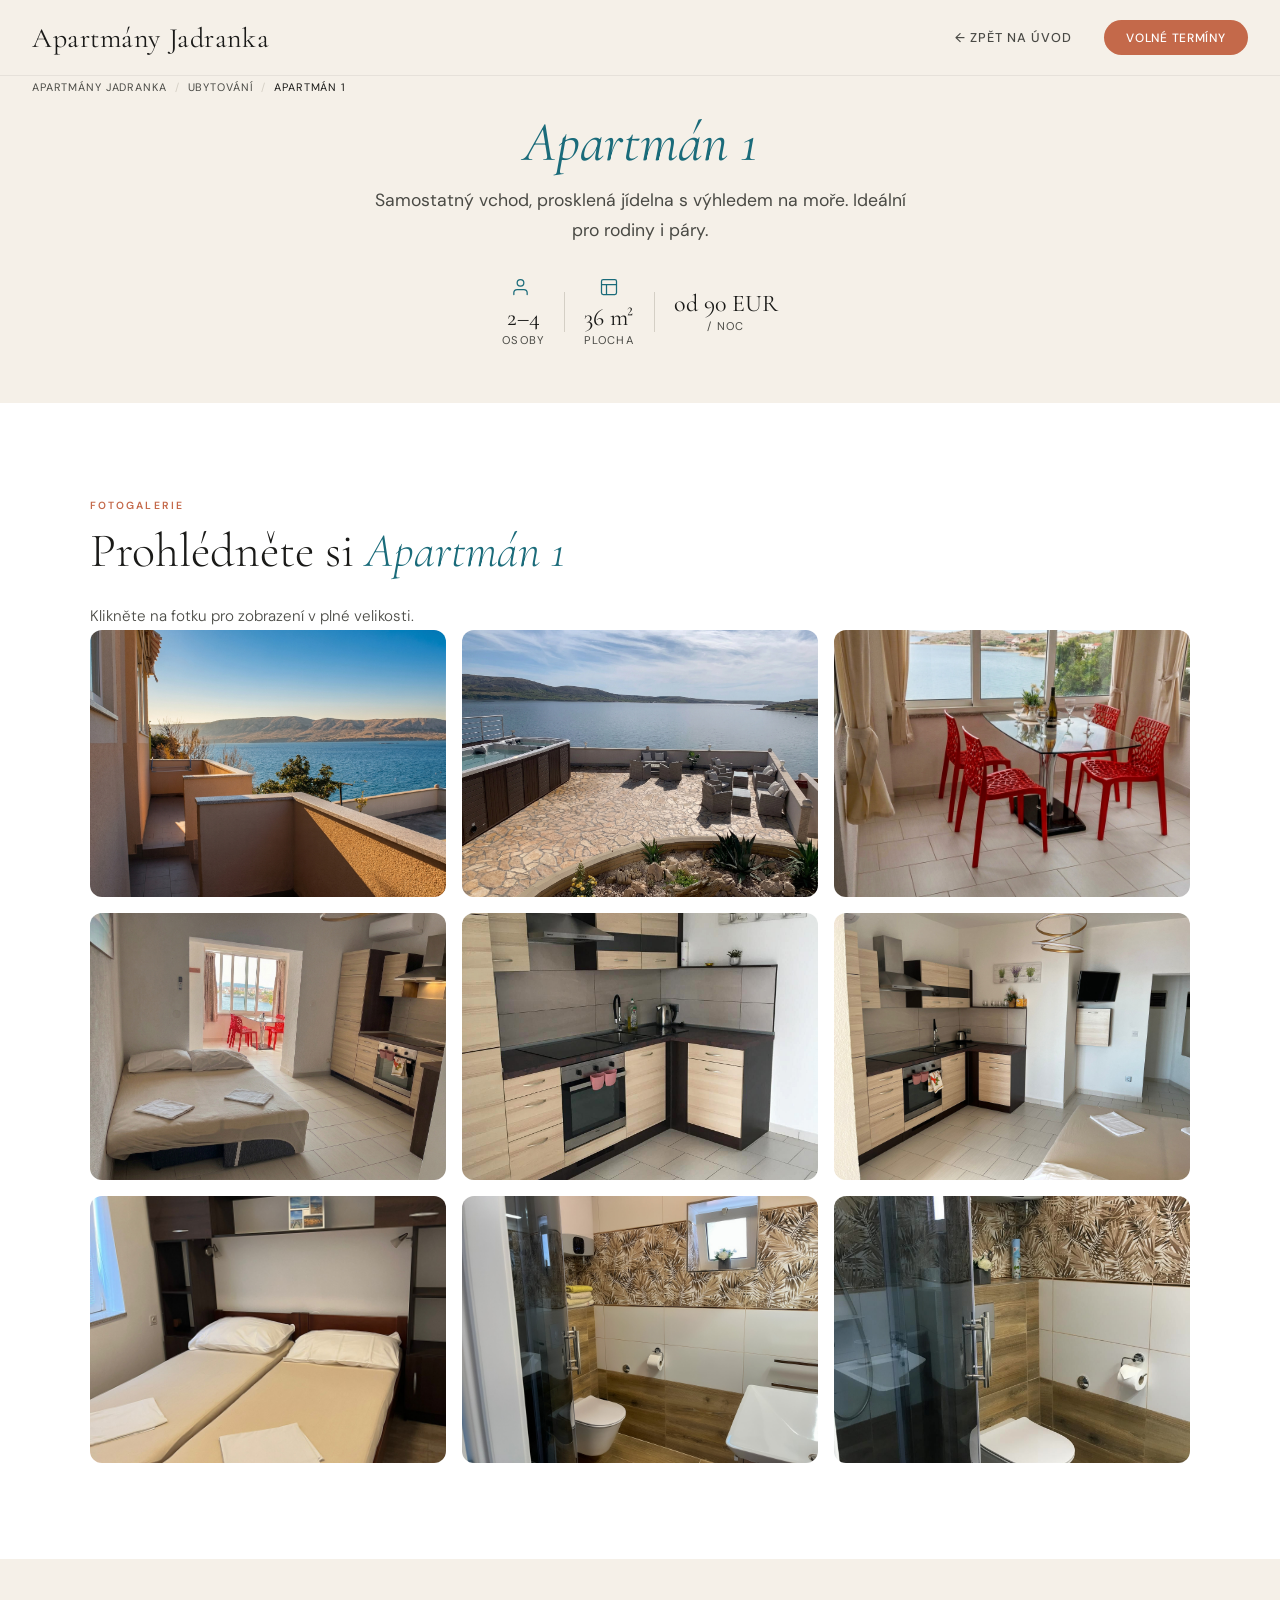
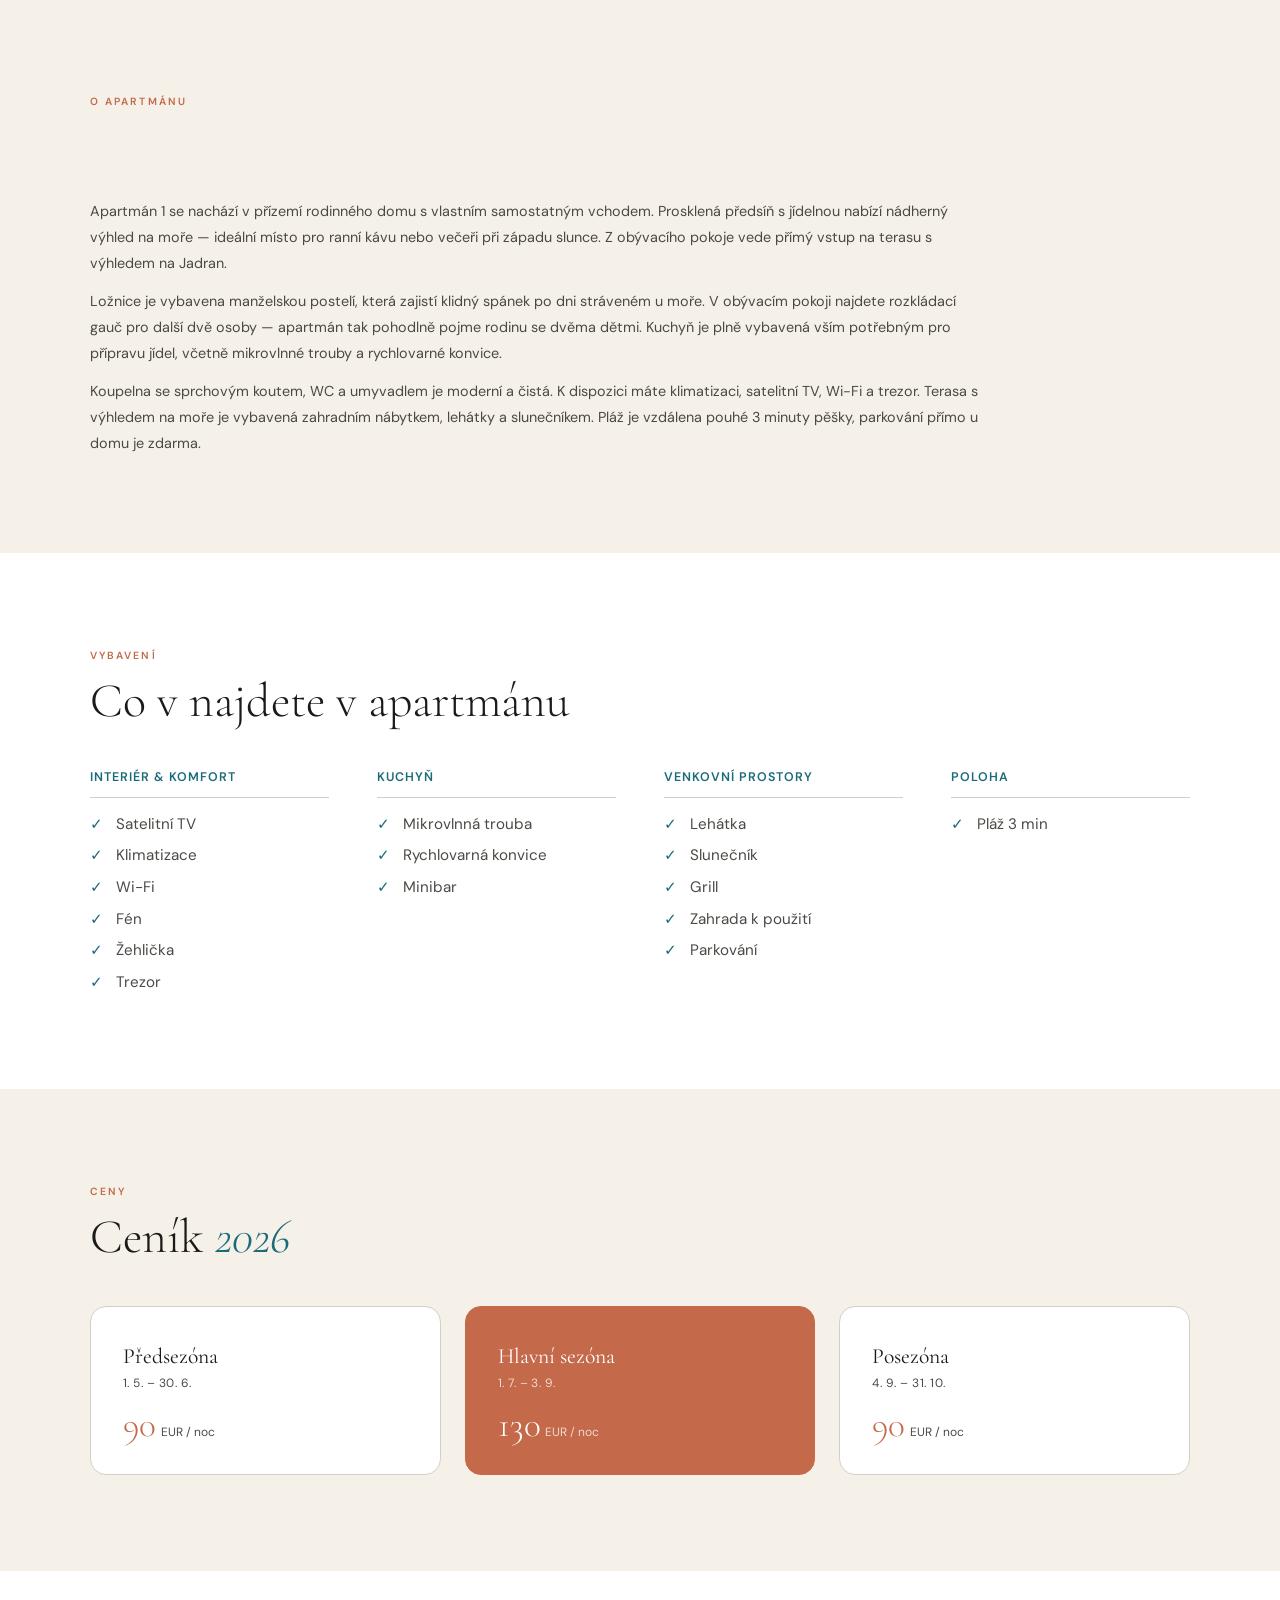
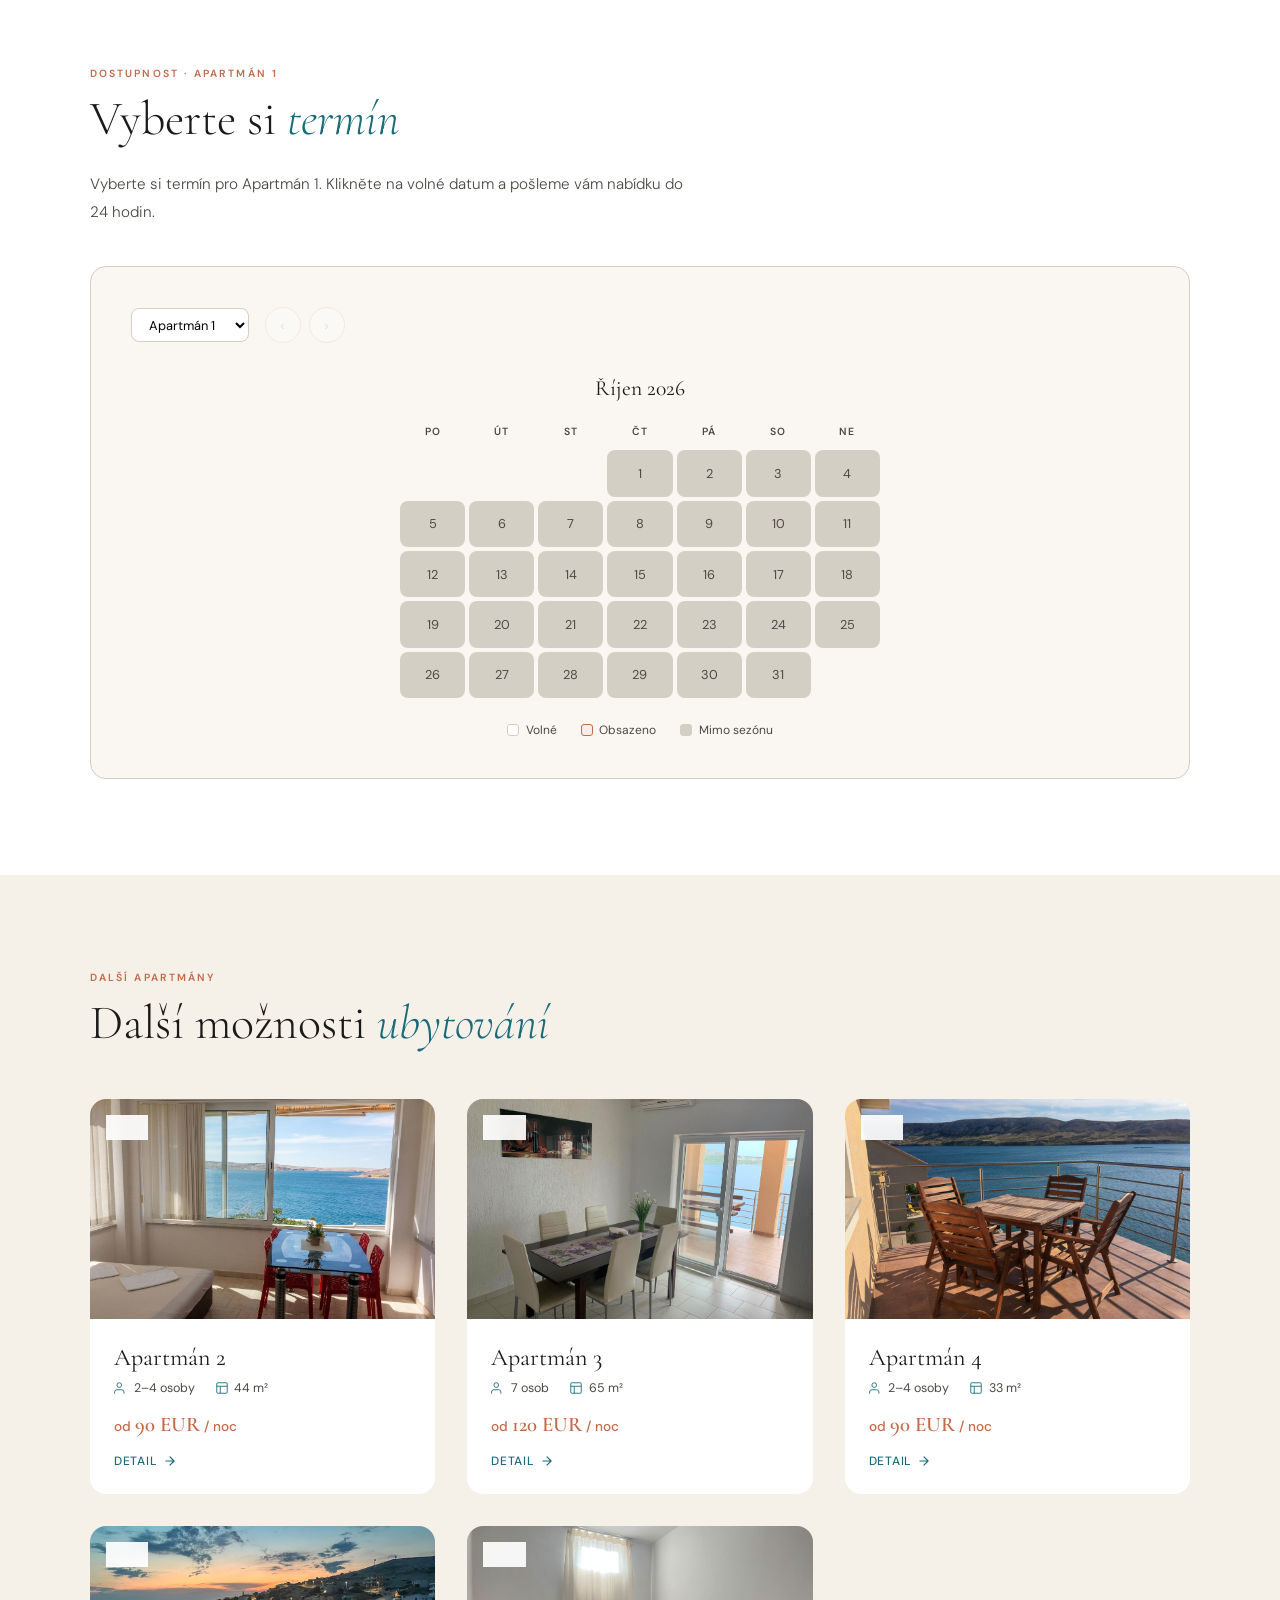
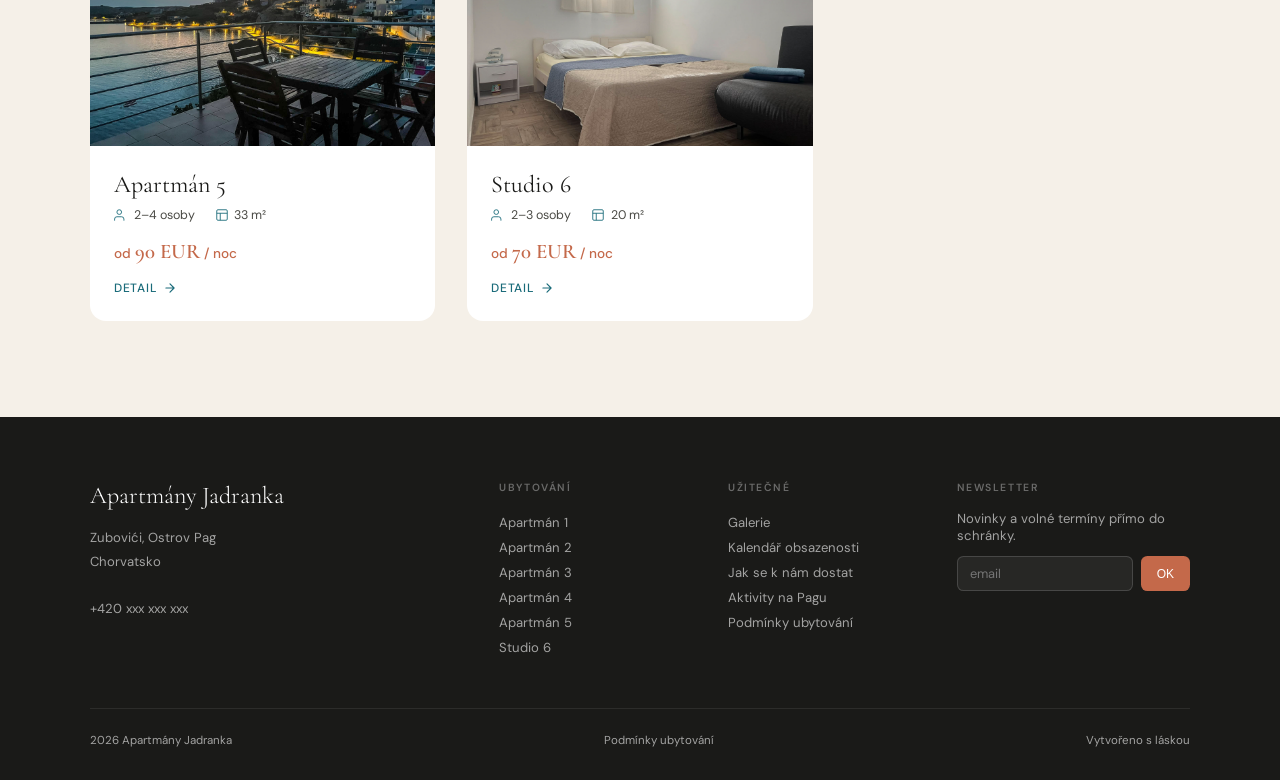
==== commit 59f82636: "Extract shared footer and sub-page nav into single-source partials The footer was duplicated byte-fo" ====
--- a/apartman-1.html
+++ b/apartman-1.html
@@ -31,13 +31,7 @@
 <!-- ============================================================
      Navigation
      ============================================================ -->
-<nav class="nav nav--solid" id="nav">
-  <a href="index.html" class="nav-logo">Apartmány Jadranka</a>
-  <div class="nav-links">
-    <a href="index.html" class="nav-back-link">&#8592; Všechny apartmány</a>
-    <a href="#kalendar" class="nav-cta">Volné termíny</a>
-  </div>
-</nav>
+<nav class="nav nav--solid" id="nav" data-nav data-cta="#kalendar"></nav>
 
 <!-- ============================================================
      Header
@@ -320,50 +314,7 @@
 <!-- ============================================================
      Footer
      ============================================================ -->
-<footer>
-  <div class="footer-inner">
-    <div class="footer-top">
-      <div>
-        <div class="footer-brand">Apartmány Jadranka</div>
-        <div class="footer-address">
-          Zubovići, Ostrov Pag<br>
-          Chorvatsko<br><br>
-          +420 xxx xxx xxx
-        </div>
-      </div>
-      <div>
-        <h4>Ubytování</h4>
-        <a href="apartman-1.html">Apartmán 1</a>
-        <a href="apartman-2.html">Apartmán 2</a>
-        <a href="apartman-3.html">Apartmán 3</a>
-        <a href="apartman-4.html">Apartmán 4</a>
-        <a href="apartman-5.html">Apartmán 5</a>
-        <a href="studio-6.html">Studio 6</a>
-      </div>
-      <div>
-        <h4>Užitečné</h4>
-        <a href="galerie.html">Galerie</a>
-        <a href="index.html#kalendar">Kalendář obsazenosti</a>
-        <a href="index.html#doprava">Jak se k nám dostat</a>
-        <a href="index.html#leto">Aktivity na Pagu</a>
-        <a href="podminky.html">Podmínky ubytování</a>
-      </div>
-      <div class="footer-newsletter">
-        <h4>Newsletter</h4>
-        <p>Novinky a volné termíny přímo do schránky.</p>
-        <div class="newsletter-form">
-          <input class="newsletter-input" type="email" placeholder="email">
-          <button class="newsletter-btn">OK</button>
-        </div>
-      </div>
-    </div>
-    <div class="footer-bottom">
-      <span>2026 Apartmány Jadranka</span>
-      <a href="podminky.html">Podmínky ubytování</a>
-      <span>Vytvořeno s láskou</span>
-    </div>
-  </div>
-</footer>
+<footer id="site-footer"></footer>
 
 <!-- Lightbox -->
 <div class="lightbox" id="lightbox">
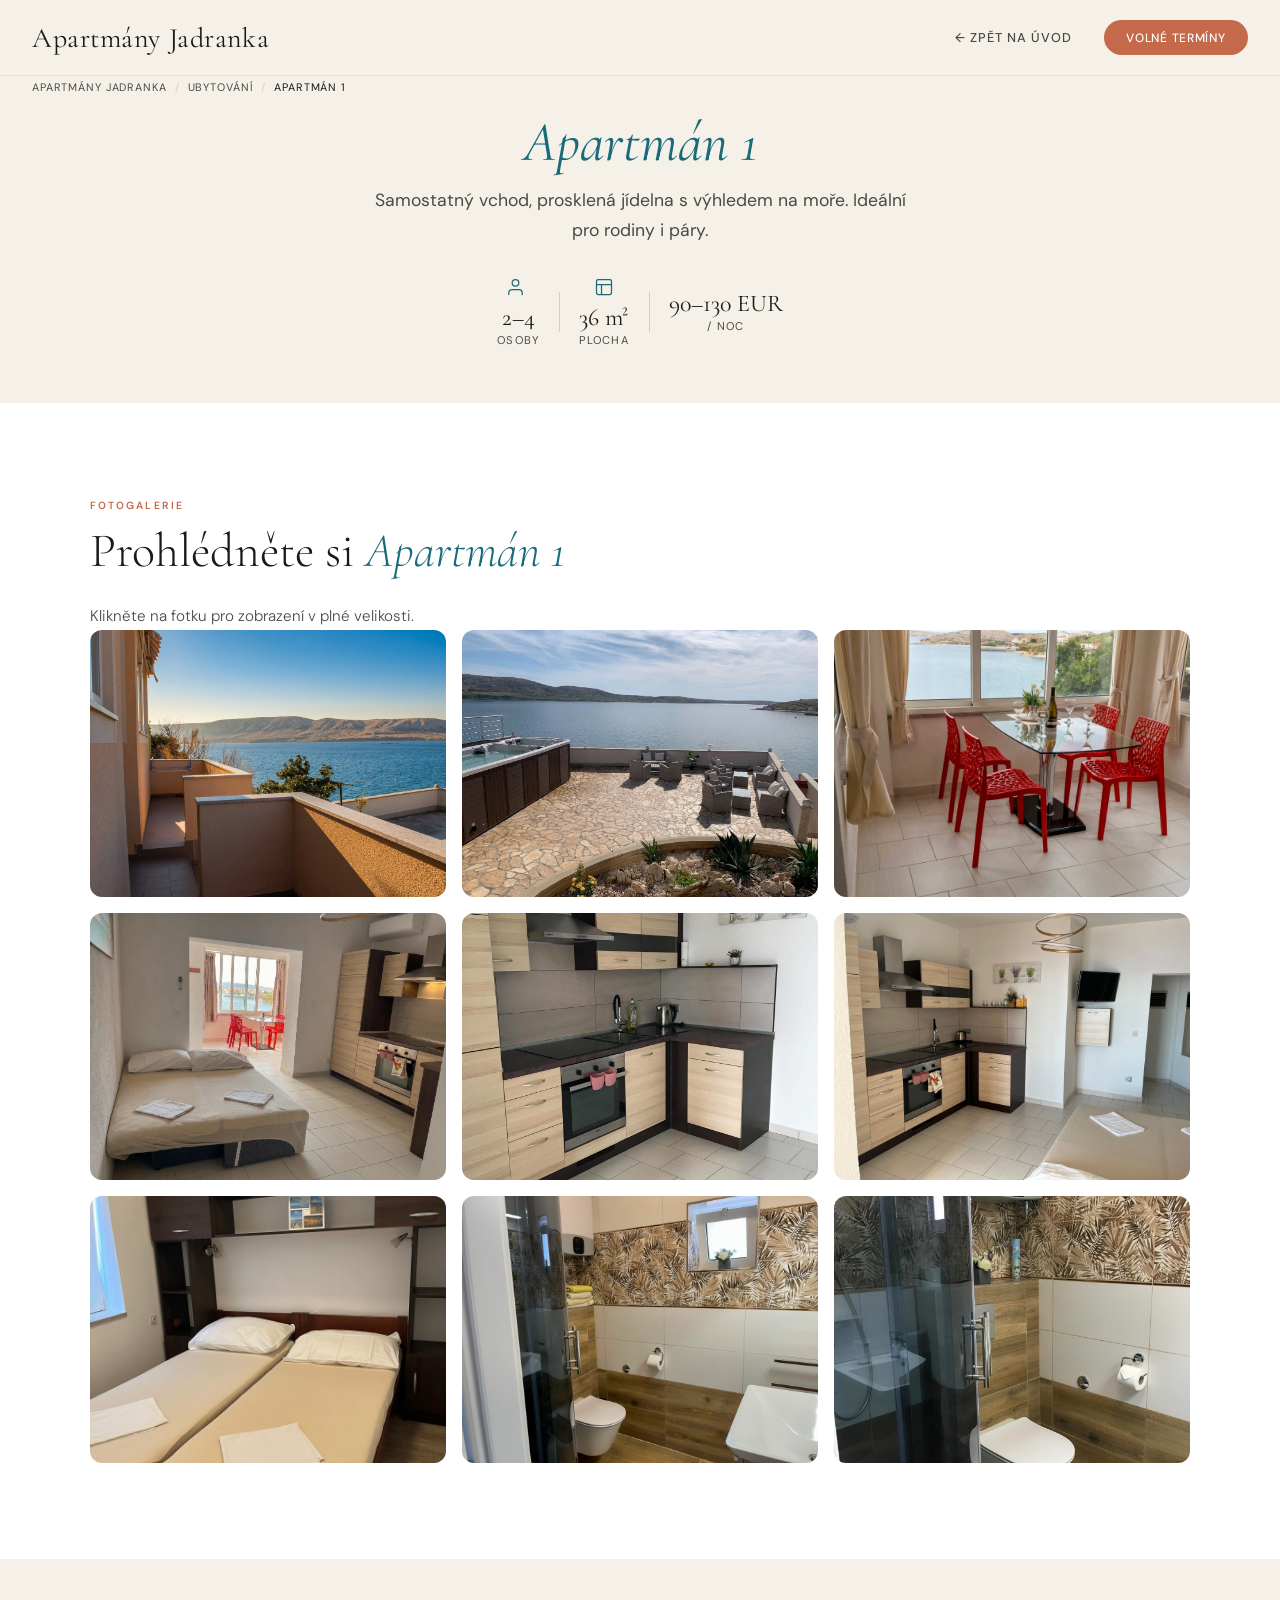
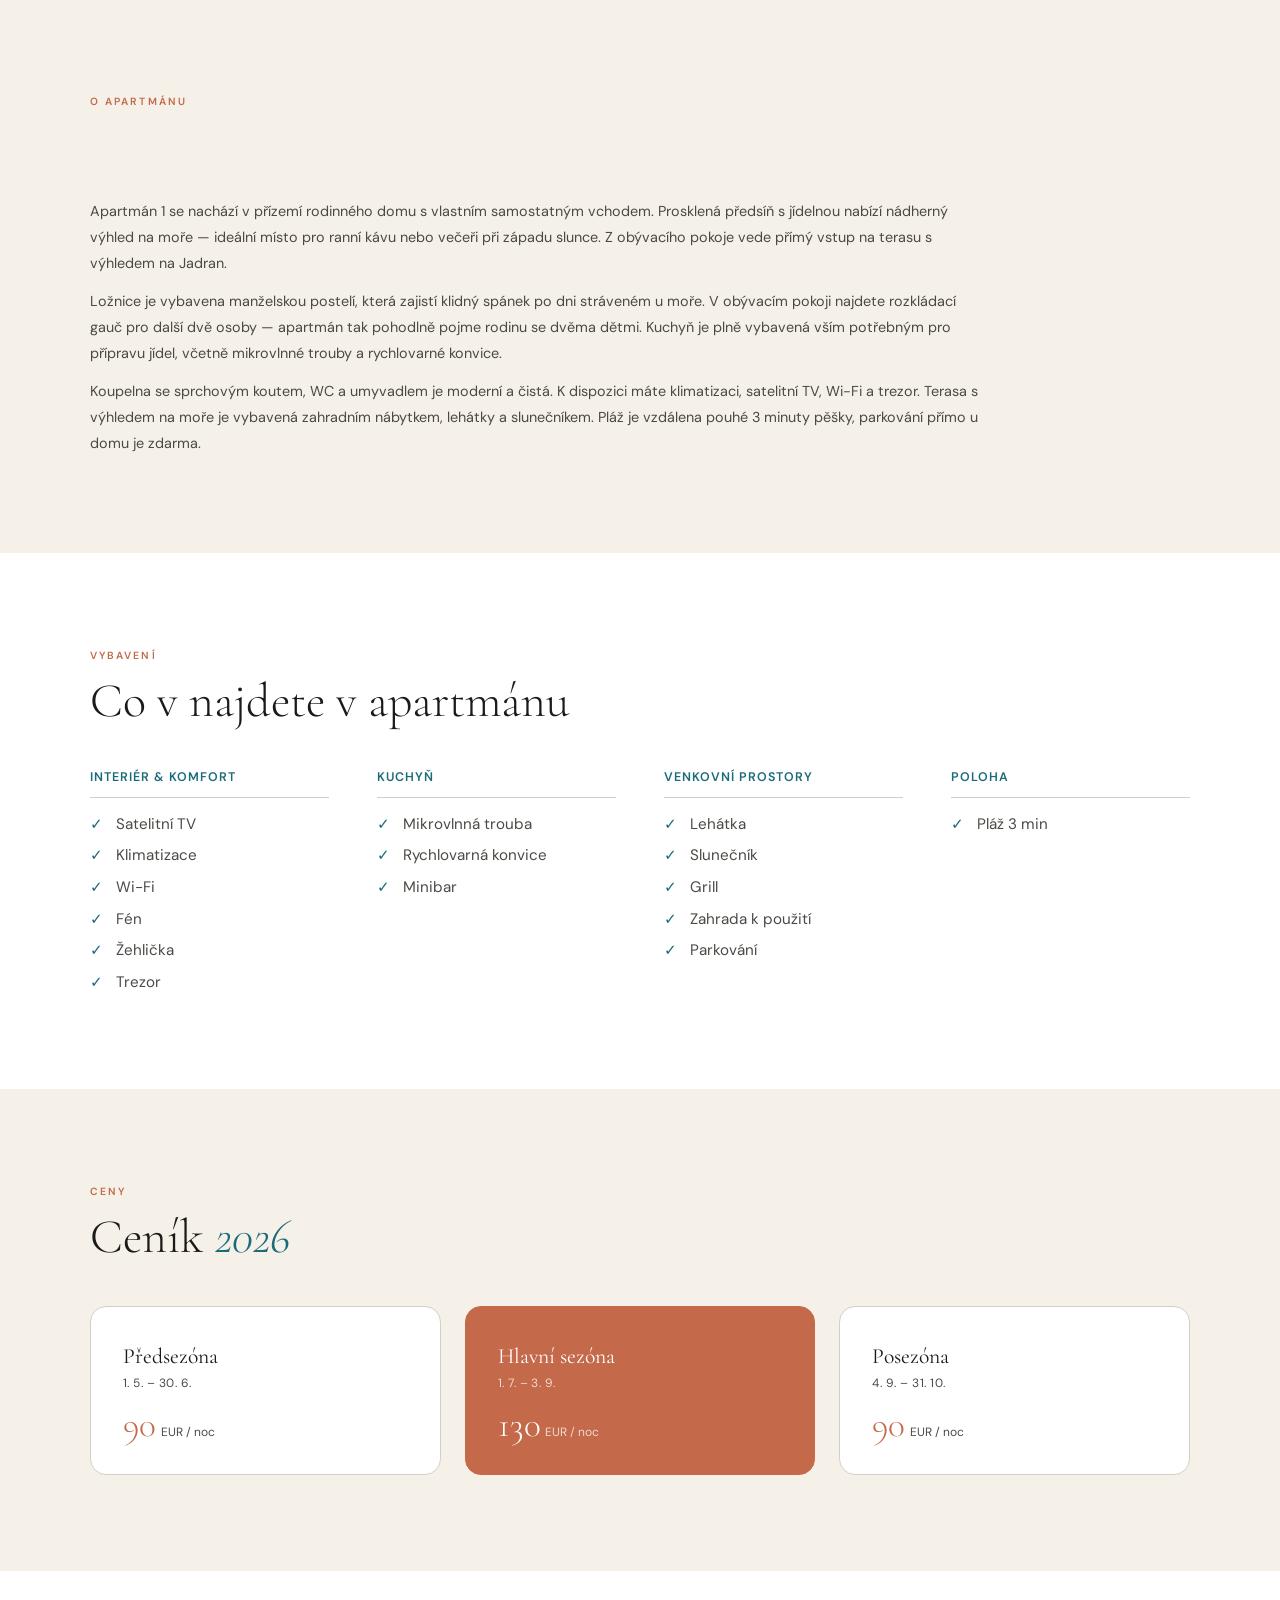
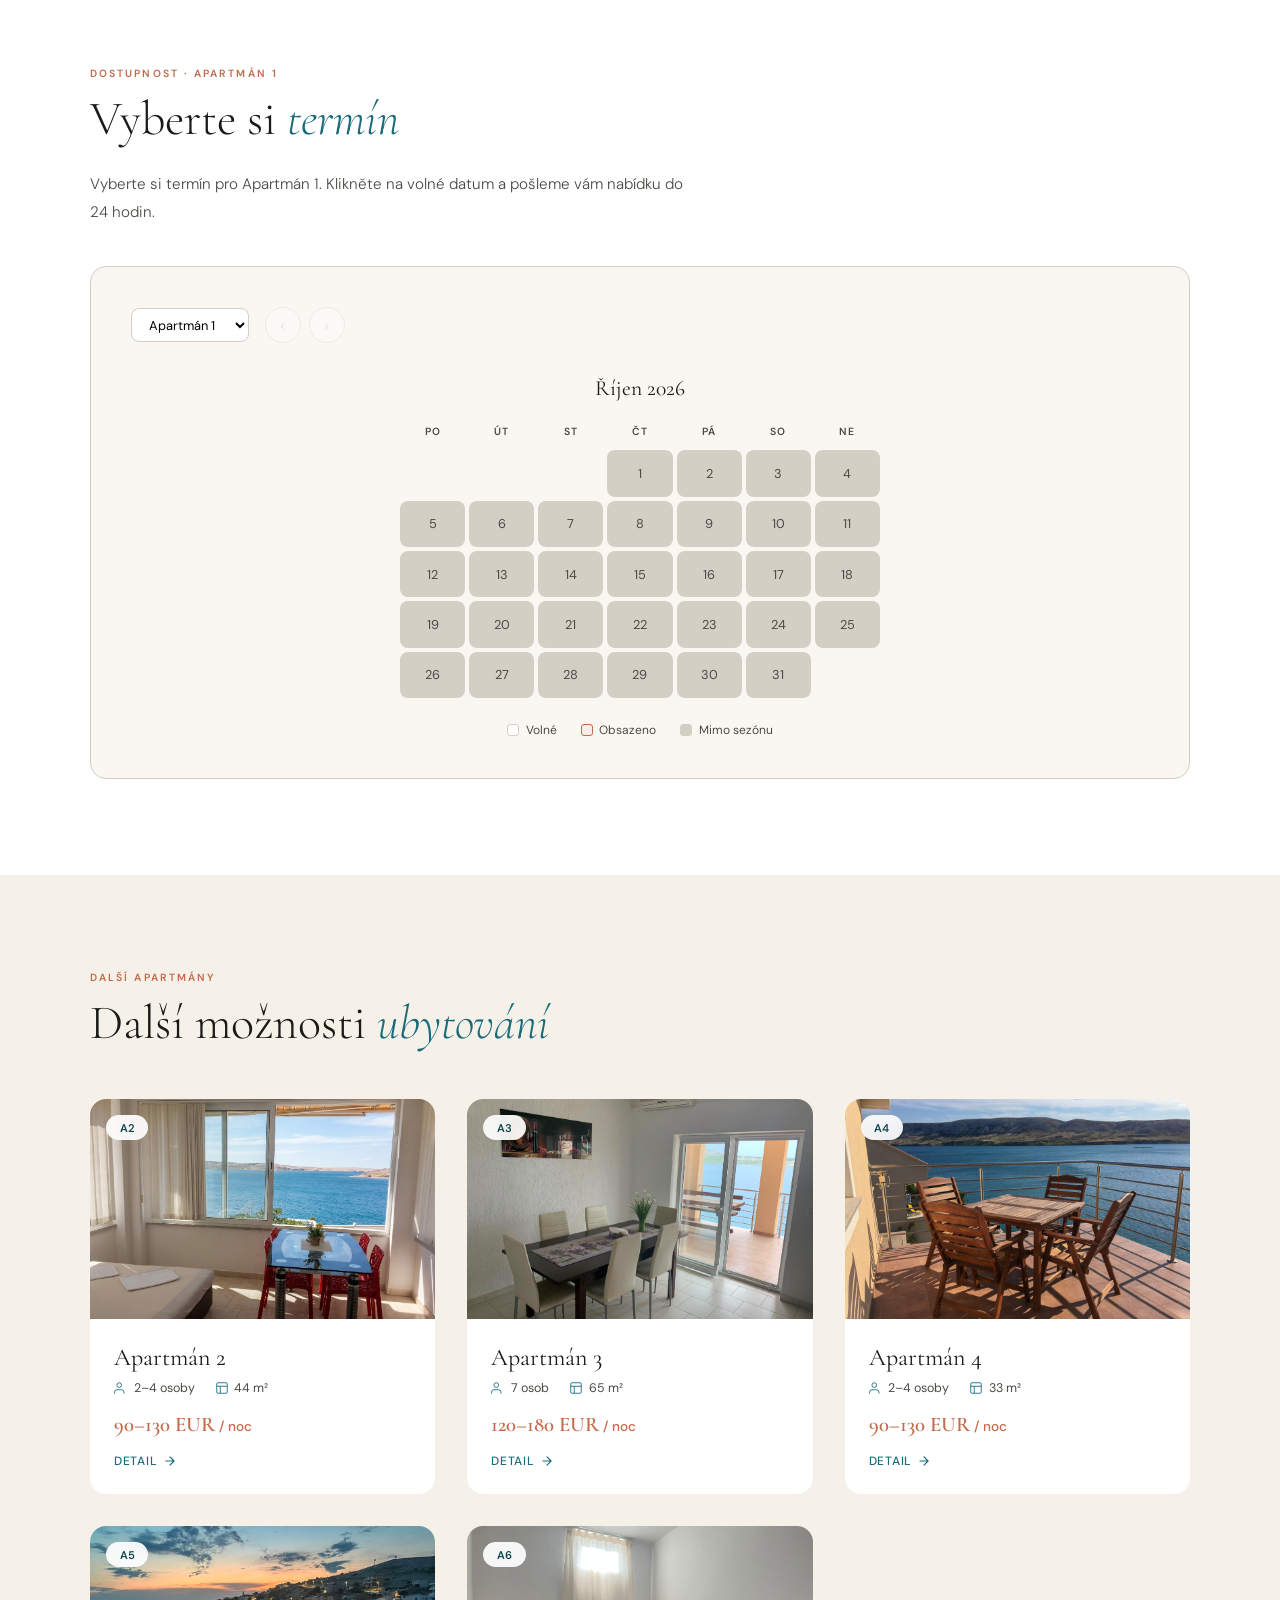
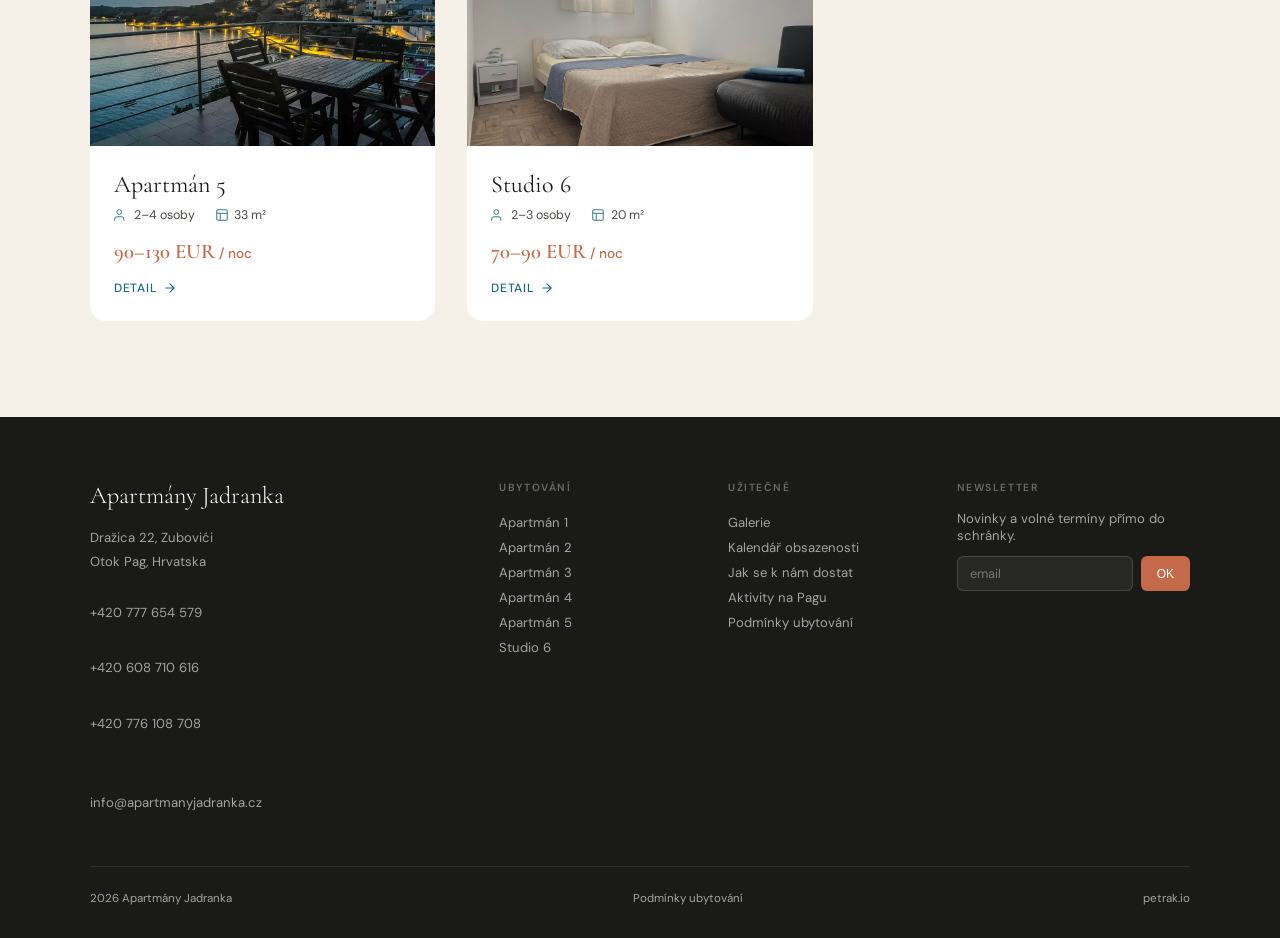
==== commit 73b96fb5: "Add price ranges, gallery arrow browsing, contact info, Ubytování text - Prices: show a from–to rang" ====
--- a/apartman-1.html
+++ b/apartman-1.html
@@ -59,7 +59,7 @@
         <span class="det-header-stat-label">plocha</span>
       </div>
       <div class="det-header-stat">
-        <span class="det-header-stat-val">od 90 EUR</span>
+        <span class="det-header-stat-val">90–130 EUR</span>
         <span class="det-header-stat-label">/ noc</span>
       </div>
     </div>
@@ -238,7 +238,7 @@
             <span><svg class="apt-meta-icon"><use href="#icon-people"/></svg> 2–4 osoby</span>
             <span><svg class="apt-meta-icon"><use href="#icon-area"/></svg> 44 m²</span>
           </div>
-          <div class="apt-price">od <span>90 EUR</span> / noc</div>
+          <div class="apt-price"><span>90–130 EUR</span> / noc</div>
           <div class="apt-link">Detail <svg><use href="#icon-arrow-right"/></svg></div>
         </div>
       </a>
@@ -254,7 +254,7 @@
             <span><svg class="apt-meta-icon"><use href="#icon-people"/></svg> 7 osob</span>
             <span><svg class="apt-meta-icon"><use href="#icon-area"/></svg> 65 m²</span>
           </div>
-          <div class="apt-price">od <span>120 EUR</span> / noc</div>
+          <div class="apt-price"><span>120–180 EUR</span> / noc</div>
           <div class="apt-link">Detail <svg><use href="#icon-arrow-right"/></svg></div>
         </div>
       </a>
@@ -270,7 +270,7 @@
             <span><svg class="apt-meta-icon"><use href="#icon-people"/></svg> 2–4 osoby</span>
             <span><svg class="apt-meta-icon"><use href="#icon-area"/></svg> 33 m²</span>
           </div>
-          <div class="apt-price">od <span>90 EUR</span> / noc</div>
+          <div class="apt-price"><span>90–130 EUR</span> / noc</div>
           <div class="apt-link">Detail <svg><use href="#icon-arrow-right"/></svg></div>
         </div>
       </a>
@@ -286,7 +286,7 @@
             <span><svg class="apt-meta-icon"><use href="#icon-people"/></svg> 2–4 osoby</span>
             <span><svg class="apt-meta-icon"><use href="#icon-area"/></svg> 33 m²</span>
           </div>
-          <div class="apt-price">od <span>90 EUR</span> / noc</div>
+          <div class="apt-price"><span>90–130 EUR</span> / noc</div>
           <div class="apt-link">Detail <svg><use href="#icon-arrow-right"/></svg></div>
         </div>
       </a>
@@ -302,7 +302,7 @@
             <span><svg class="apt-meta-icon"><use href="#icon-people"/></svg> 2–3 osoby</span>
             <span><svg class="apt-meta-icon"><use href="#icon-area"/></svg> 20 m²</span>
           </div>
-          <div class="apt-price">od <span>70 EUR</span> / noc</div>
+          <div class="apt-price"><span>70–90 EUR</span> / noc</div>
           <div class="apt-link">Detail <svg><use href="#icon-arrow-right"/></svg></div>
         </div>
       </a>
@@ -319,7 +319,10 @@
 <!-- Lightbox -->
 <div class="lightbox" id="lightbox">
   <button class="lightbox-close" aria-label="Zavřít">&times;</button>
+  <button class="lightbox-nav lightbox-prev" aria-label="Předchozí fotka"><svg><use href="#icon-arrow-right"/></svg></button>
   <img src="" alt="">
+  <button class="lightbox-nav lightbox-next" aria-label="Další fotka"><svg><use href="#icon-arrow-right"/></svg></button>
+  <div class="lightbox-counter"></div>
 </div>
 
 <script src="main.js"></script>
--- a/style.css
+++ b/style.css
@@ -877,6 +877,61 @@
 
 .lightbox-close:hover {
   background: rgba(255,255,255,.3);
+}
+
+.lightbox-nav {
+  position: absolute;
+  top: 50%;
+  transform: translateY(-50%);
+  width: 44px;
+  height: 44px;
+  border: none;
+  background: rgba(255,255,255,.15);
+  color: var(--white);
+  border-radius: 50%;
+  cursor: pointer;
+  display: flex;
+  align-items: center;
+  justify-content: center;
+  transition: background .2s, opacity .2s;
+  z-index: 1;
+}
+
+.lightbox-nav svg {
+  width: 20px;
+  height: 20px;
+  stroke: currentColor;
+  fill: none;
+  stroke-width: 2;
+}
+
+.lightbox-nav:not(:disabled):hover {
+  background: rgba(255,255,255,.3);
+}
+
+.lightbox-nav:disabled {
+  opacity: .25;
+  cursor: default;
+}
+
+.lightbox-prev {
+  left: 1rem;
+  transform: translateY(-50%) scaleX(-1);
+}
+
+.lightbox-next {
+  right: 1rem;
+}
+
+.lightbox-counter {
+  position: absolute;
+  bottom: 1.25rem;
+  left: 50%;
+  transform: translateX(-50%);
+  color: rgba(255,255,255,.85);
+  font-size: .85rem;
+  letter-spacing: .02em;
+  cursor: default;
 }
 
 /* ============================================================
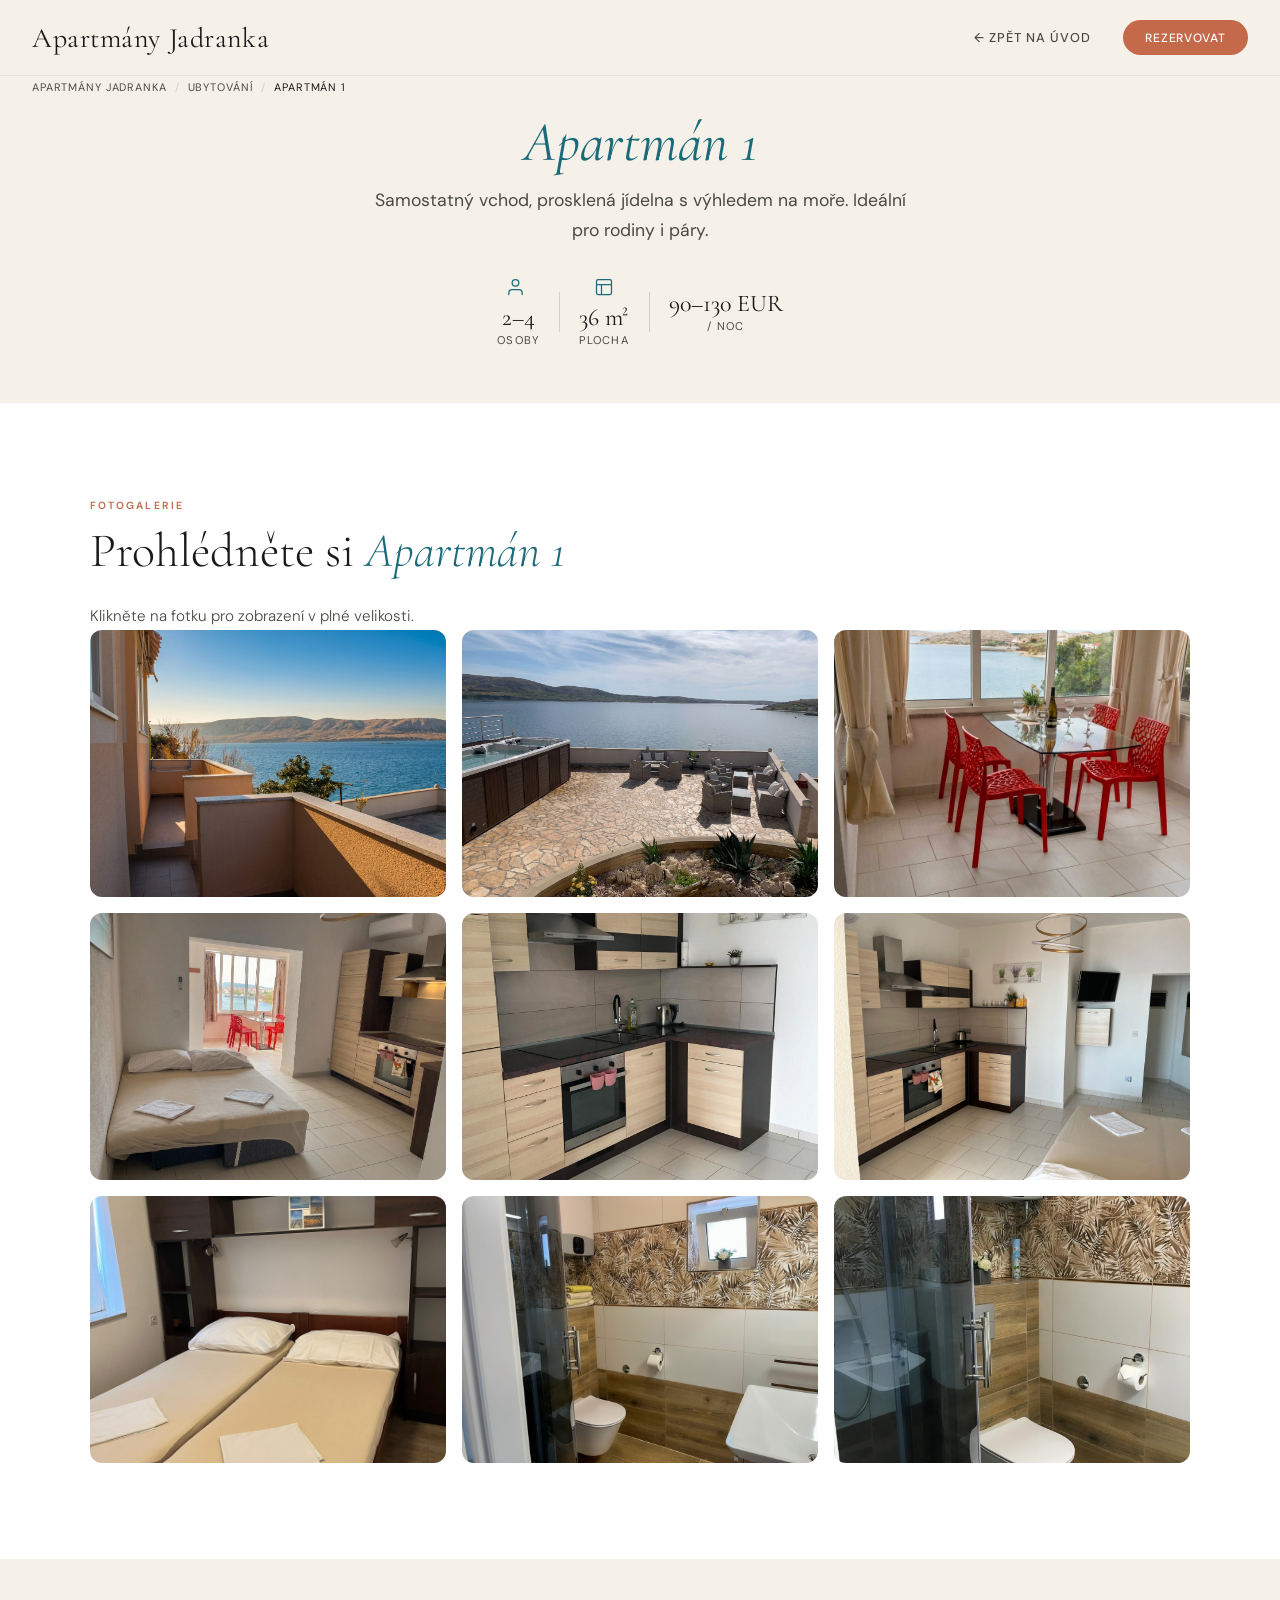
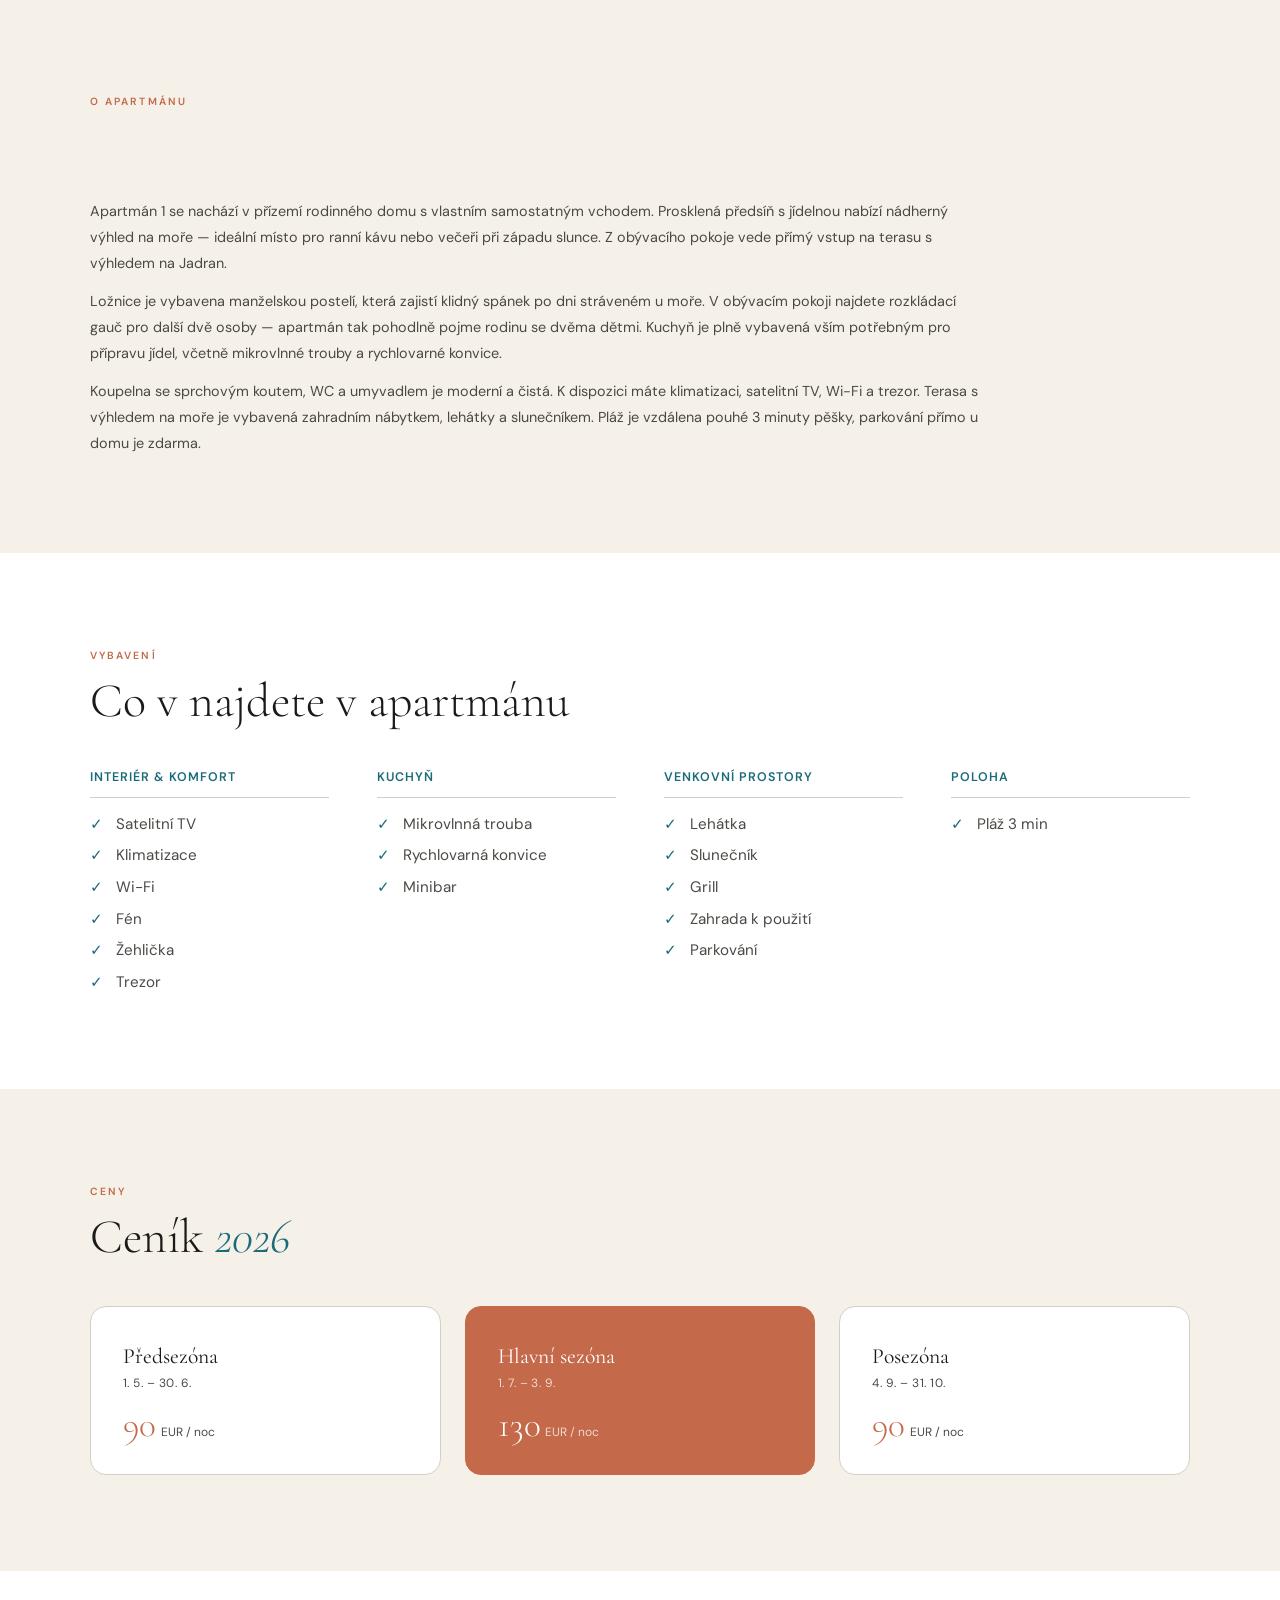
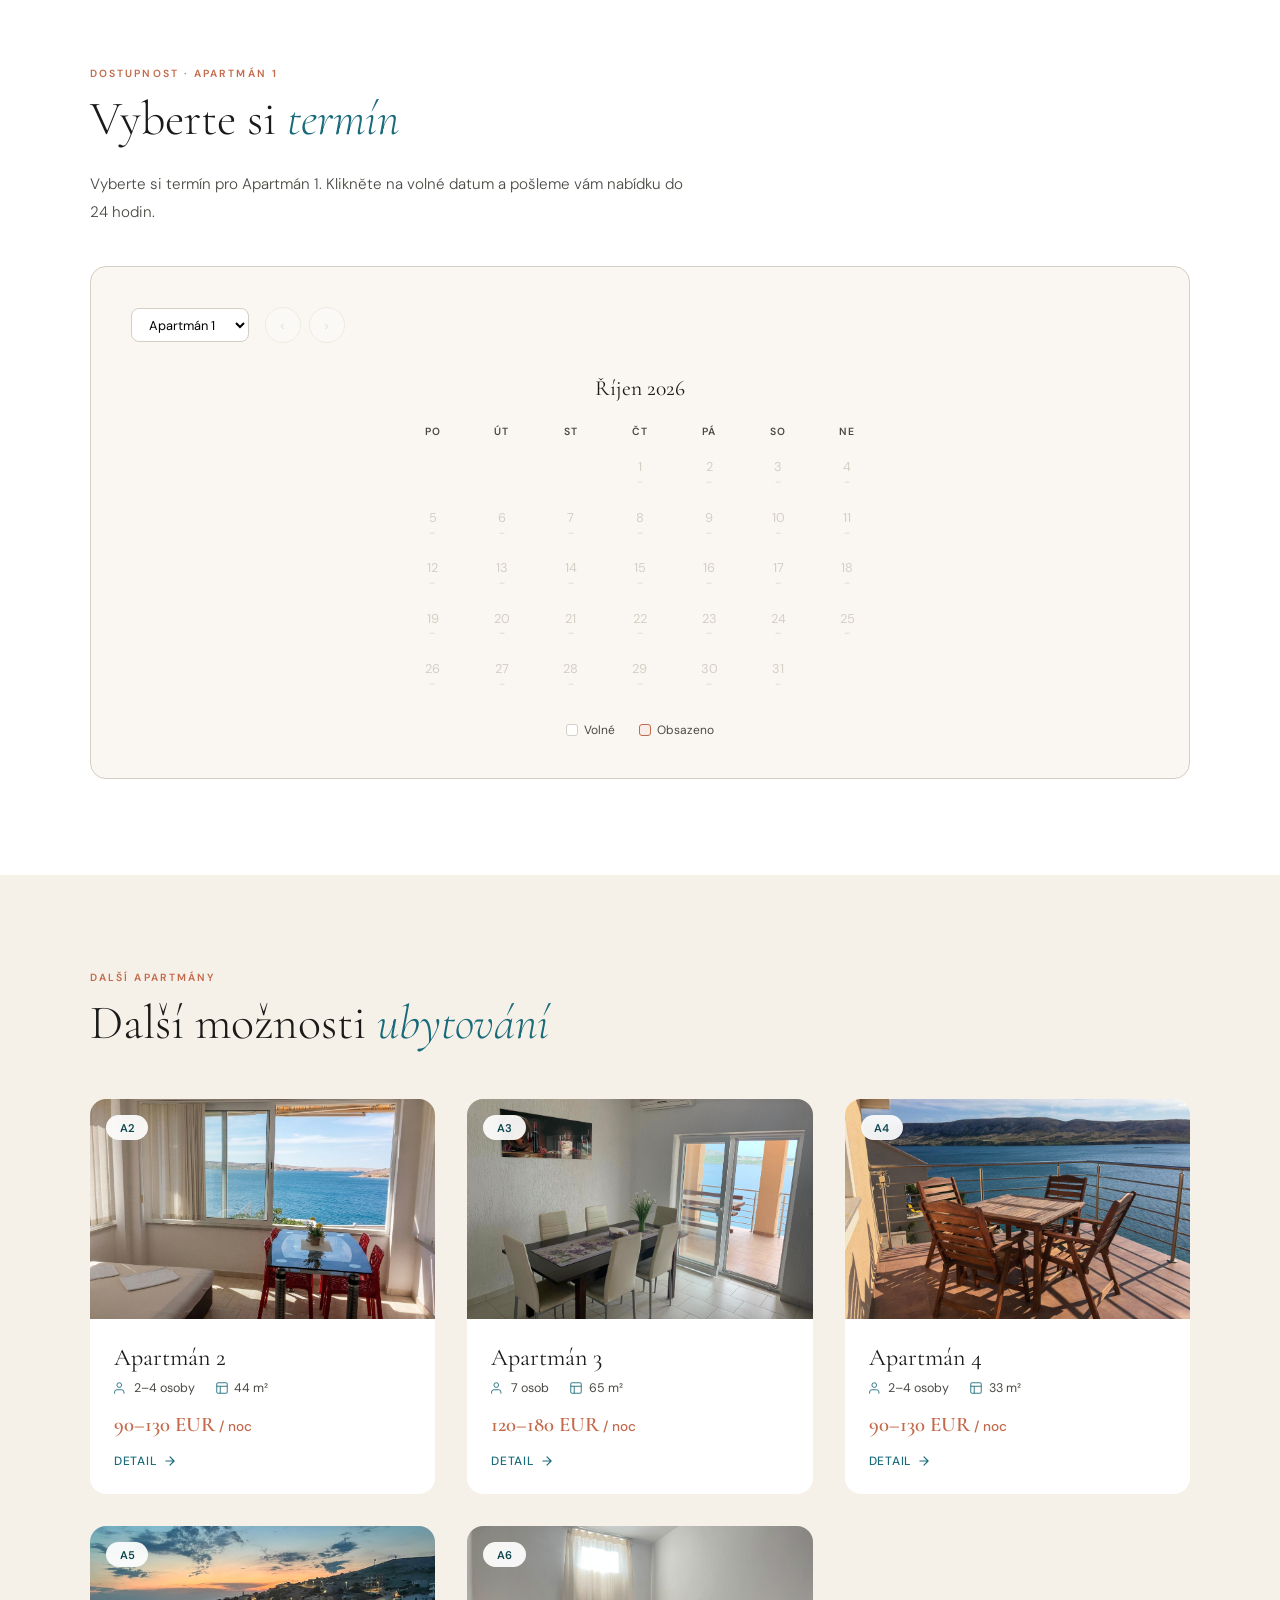
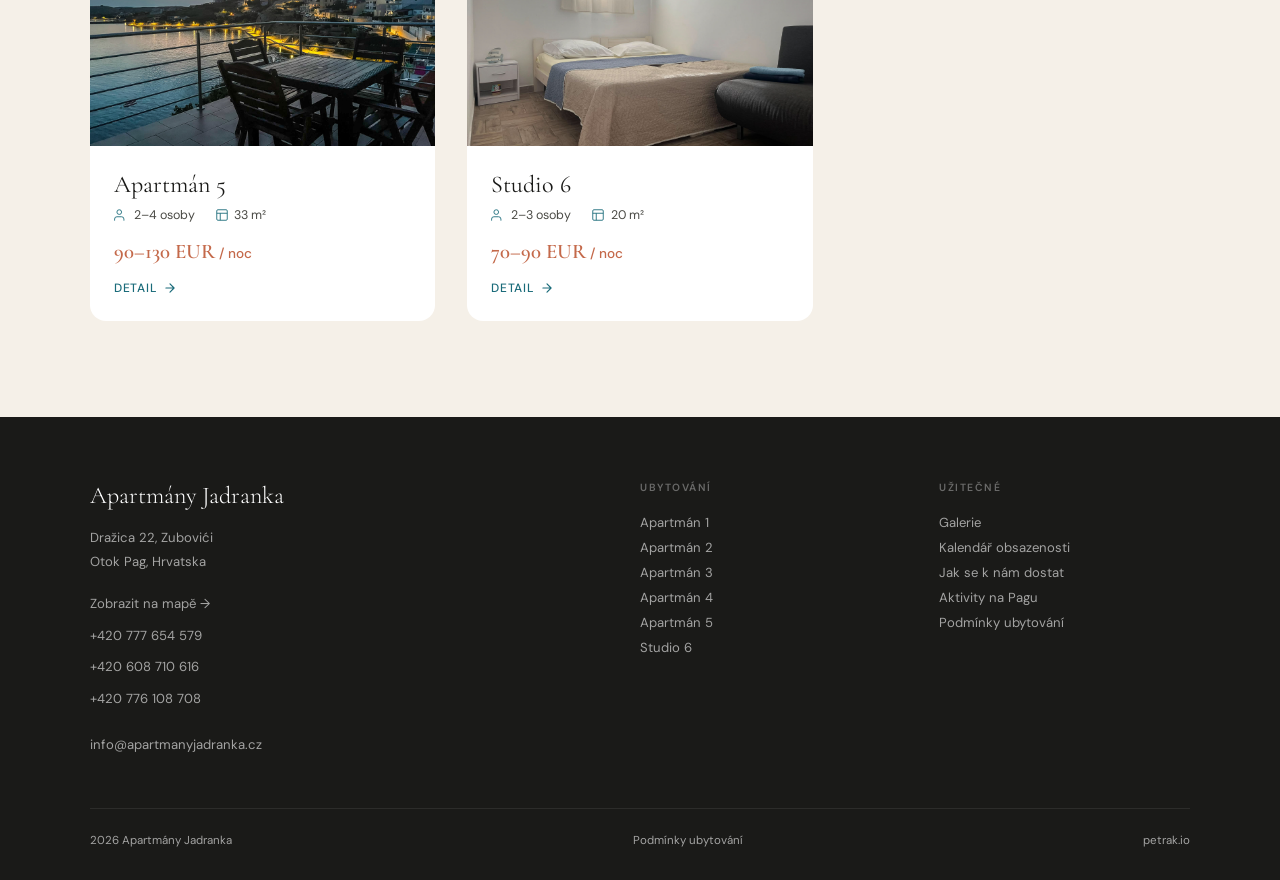
==== commit a34d8bba: "Move gallery in-window; remove separate gallery page Replace the standalone galerie.html with an in-" ====
--- a/apartman-1.html
+++ b/apartman-1.html
@@ -319,10 +319,21 @@
 <!-- Lightbox -->
 <div class="lightbox" id="lightbox">
   <button class="lightbox-close" aria-label="Zavřít">&times;</button>
-  <button class="lightbox-nav lightbox-prev" aria-label="Předchozí fotka"><svg><use href="#icon-arrow-right"/></svg></button>
-  <img src="" alt="">
-  <button class="lightbox-nav lightbox-next" aria-label="Další fotka"><svg><use href="#icon-arrow-right"/></svg></button>
-  <div class="lightbox-counter"></div>
+  <div class="lightbox-header">
+    <h3 class="lightbox-title"></h3>
+    <div class="lightbox-meta"></div>
+  </div>
+  <div class="lightbox-stage">
+    <button class="lightbox-nav lightbox-prev" aria-label="Předchozí fotka"><svg><use href="#icon-arrow-right"/></svg></button>
+    <img src="" alt="">
+    <div class="lightbox-video"></div>
+    <button class="lightbox-nav lightbox-next" aria-label="Další fotka"><svg><use href="#icon-arrow-right"/></svg></button>
+  </div>
+  <div class="lightbox-info">
+    <p class="lightbox-desc"></p>
+    <div class="lightbox-counter"></div>
+  </div>
+  <div class="lightbox-film" aria-label="Náhledy fotek"></div>
 </div>
 
 <script src="main.js"></script>
--- a/style.css
+++ b/style.css
@@ -363,6 +363,22 @@
   background: var(--sand);
 }
 
+.apt-intro {
+  max-width: 760px;
+  margin-top: 1.5rem;
+}
+
+.apt-intro p {
+  font-size: .98rem;
+  font-weight: 300;
+  color: var(--ink-light);
+  line-height: 1.85;
+}
+
+.apt-intro p + p {
+  margin-top: 1.15rem;
+}
+
 .apt-grid {
   display: grid;
   grid-template-columns: repeat(auto-fit, minmax(320px, 1fr));
@@ -624,6 +640,44 @@
   aspect-ratio: 4 / 3;
   text-decoration: none;
   display: block;
+  /* Reset so <button class="gallery-card"> matches the former <a> */
+  width: 100%;
+  padding: 0;
+  border: none;
+  background: none;
+  font: inherit;
+  color: inherit;
+  text-align: inherit;
+  cursor: pointer;
+}
+
+/* Video card: play badge over the cover */
+.gallery-card-play {
+  position: absolute;
+  top: 50%;
+  left: 50%;
+  transform: translate(-50%, -50%);
+  width: 64px;
+  height: 64px;
+  border-radius: 50%;
+  background: rgba(255, 255, 255, .85);
+  color: var(--sea-deep);
+  display: flex;
+  align-items: center;
+  justify-content: center;
+  z-index: 1;
+  transition: transform .3s, background .3s;
+}
+
+.gallery-card-play svg {
+  width: 30px;
+  height: 30px;
+  margin-left: 3px;
+}
+
+.gallery-card--video:hover .gallery-card-play {
+  transform: translate(-50%, -50%) scale(1.1);
+  background: var(--white);
 }
 
 .gallery-card-img {
@@ -668,6 +722,13 @@
 
 .gallery-card:hover .gallery-card-count {
   color: var(--white);
+}
+
+.gallery-card-desc {
+  font-size: .85rem;
+  line-height: 1.4;
+  color: rgba(255,255,255,.85);
+  max-width: 30ch;
 }
 
 /* ============================================================
@@ -757,8 +818,7 @@
 .gal-meta-icon {
   width: 15px;
   height: 15px;
-  stroke: var(--terracotta);
-  stroke-width: 1.5;
+  fill: var(--terracotta);
   flex-shrink: 0;
 }
 
@@ -776,6 +836,24 @@
   line-height: 1.7;
   max-width: 700px;
   margin-bottom: 1.5rem;
+}
+
+.gal-video {
+  position: relative;
+  width: 100%;
+  max-width: 900px;
+  aspect-ratio: 16 / 9;
+  border-radius: 4px;
+  overflow: hidden;
+  box-shadow: 0 20px 50px rgba(0, 0, 0, .12);
+}
+
+.gal-video iframe {
+  position: absolute;
+  inset: 0;
+  width: 100%;
+  height: 100%;
+  border: 0;
 }
 
 .gal-photo-grid {
@@ -834,10 +912,13 @@
   position: fixed;
   inset: 0;
   z-index: 200;
-  background: rgba(0, 0, 0, .92);
-  display: flex;
+  background: rgba(255, 255, 255, .97);
+  display: flex;
+  flex-direction: column;
   align-items: center;
   justify-content: center;
+  gap: 1rem;
+  padding: 3.5rem 1.5rem 1.25rem;
   opacity: 0;
   visibility: hidden;
   transition: opacity .3s, visibility .3s;
@@ -849,9 +930,20 @@
   visibility: visible;
 }
 
+/* Stage: holds the current image and the prev/next arrows */
+.lightbox-stage {
+  position: relative;
+  flex: 1 1 auto;
+  min-height: 0;
+  width: 100%;
+  display: flex;
+  align-items: center;
+  justify-content: center;
+}
+
 .lightbox img {
-  max-width: 95vw;
-  max-height: 90vh;
+  max-width: min(95vw, 1100px);
+  max-height: 100%;
   object-fit: contain;
   border-radius: .5rem;
   cursor: default;
@@ -864,8 +956,8 @@
   width: 44px;
   height: 44px;
   border: none;
-  background: rgba(255,255,255,.15);
-  color: var(--white);
+  background: rgba(0,0,0,.1);
+  color: var(--sea-deep);
   font-size: 1.5rem;
   border-radius: 50%;
   cursor: pointer;
@@ -873,10 +965,11 @@
   align-items: center;
   justify-content: center;
   transition: background .2s;
+  z-index: 3;
 }
 
 .lightbox-close:hover {
-  background: rgba(255,255,255,.3);
+  background: rgba(0,0,0,.2);
 }
 
 .lightbox-nav {
@@ -886,15 +979,16 @@
   width: 44px;
   height: 44px;
   border: none;
-  background: rgba(255,255,255,.15);
-  color: var(--white);
+  background: rgba(255,255,255,.75);
+  box-shadow: 0 1px 6px rgba(0,0,0,.12);
+  color: var(--sea-deep);
   border-radius: 50%;
   cursor: pointer;
   display: flex;
   align-items: center;
   justify-content: center;
   transition: background .2s, opacity .2s;
-  z-index: 1;
+  z-index: 2;
 }
 
 .lightbox-nav svg {
@@ -906,7 +1000,7 @@
 }
 
 .lightbox-nav:not(:disabled):hover {
-  background: rgba(255,255,255,.3);
+  background: var(--white);
 }
 
 .lightbox-nav:disabled {
@@ -915,24 +1009,124 @@
 }
 
 .lightbox-prev {
-  left: 1rem;
+  left: .5rem;
   transform: translateY(-50%) scaleX(-1);
 }
 
 .lightbox-next {
-  right: 1rem;
+  right: .5rem;
+}
+
+/* Header above the image: section title (left) + distance badges (top-right) */
+.lightbox-header {
+  flex: 0 0 auto;
+  width: min(95vw, 1000px);
+  display: flex;
+  flex-wrap: wrap;
+  align-items: center;
+  gap: .3rem 1rem;
+  cursor: default;
+}
+
+.lightbox-title {
+  font-family: var(--font-display);
+  font-size: 1.6rem;
+  font-weight: 400;
+  color: var(--ink);
+  line-height: 1.2;
+}
+
+.lightbox-meta {
+  margin-left: auto;
+  display: flex;
+  flex-wrap: wrap;
+  justify-content: flex-end;
+  gap: .4rem 1.25rem;
+}
+
+/* Info below the image: description (left) + counter (right) */
+.lightbox-info {
+  flex: 0 0 auto;
+  width: min(95vw, 1000px);
+  display: flex;
+  justify-content: space-between;
+  align-items: baseline;
+  gap: 1.25rem;
+  cursor: default;
+}
+
+.lightbox-desc {
+  font-size: .9rem;
+  color: var(--ink-light);
+  line-height: 1.55;
+  max-width: 70ch;
 }
 
 .lightbox-counter {
-  position: absolute;
-  bottom: 1.25rem;
-  left: 50%;
-  transform: translateX(-50%);
-  color: rgba(255,255,255,.85);
+  flex-shrink: 0;
+  color: rgba(0,0,0,.55);
   font-size: .85rem;
   letter-spacing: .02em;
+  white-space: nowrap;
+}
+
+/* Filmstrip of thumbnails */
+.lightbox-film {
+  flex: 0 0 auto;
+  display: flex;
+  gap: .5rem;
+  width: min(95vw, 1000px);
+  overflow-x: auto;
+  padding-bottom: .4rem;
   cursor: default;
-}
+  scrollbar-width: thin;
+}
+
+.lightbox-thumb {
+  flex: 0 0 auto;
+  width: 88px;
+  height: 62px;
+  padding: 0;
+  border: 2px solid transparent;
+  border-radius: .4rem;
+  overflow: hidden;
+  background: none;
+  cursor: pointer;
+  opacity: .5;
+  transition: opacity .2s, border-color .2s;
+}
+
+.lightbox-thumb img {
+  width: 100%;
+  height: 100%;
+  object-fit: cover;
+  display: block;
+}
+
+.lightbox-thumb:hover { opacity: .85; }
+.lightbox-thumb.active { opacity: 1; border-color: var(--sea-deep); }
+
+/* Video mode: show the embedded player, hide the photo controls */
+.lightbox-video {
+  display: none;
+  width: min(95vw, 160vh);
+  aspect-ratio: 16 / 9;
+  cursor: default;
+}
+
+.lightbox-video iframe {
+  width: 100%;
+  height: 100%;
+  border: 0;
+  border-radius: .5rem;
+}
+
+.lightbox--video .lightbox-video { display: block; }
+.lightbox--video img,
+.lightbox--video .lightbox-nav,
+.lightbox--video .lightbox-header,
+.lightbox--video .lightbox-info,
+.lightbox--video .lightbox-film { display: none; }
 
 /* ============================================================
    Calendar (apartman-1.html)
@@ -1066,11 +1260,28 @@
   letter-spacing: .02em;
 }
 
-.cal-day.out,
+.cal-day.out {
+  background: var(--stone);
+  color: var(--ink-light);
+  cursor: default;
+}
+
 .cal-day.past {
-  background: var(--stone);
-  color: var(--ink-light);
+  background: none;
+  color: var(--stone);
   cursor: default;
+}
+
+.cal-day.past .cal-day-price {
+  color: var(--stone);
+}
+
+.cal-day.today {
+  font-weight: 600;
+}
+
+.cal-day.today .cal-day-num {
+  font-weight: 700;
 }
 
 .cal-day.sel-start,
@@ -1202,11 +1413,6 @@
 .cal-legend-dot--booked {
   background: var(--terracotta-light);
   border: 1px solid var(--terracotta);
-}
-
-.cal-legend-dot--out {
-  background: var(--stone);
-  border: 1px solid var(--stone);
 }
 
 /* --- Reservation form --- */
@@ -1700,6 +1906,24 @@
   line-height: 1.7;
 }
 
+.transport-card a {
+  color: var(--sea);
+  text-decoration: none;
+  transition: color .2s;
+}
+
+.transport-card a:hover {
+  color: var(--terracotta);
+}
+
+.transport-maplink {
+  display: inline-block;
+  margin-top: .9rem;
+  font-size: .8rem;
+  font-weight: 500;
+  letter-spacing: .04em;
+}
+
 /* --- Services --- */
 .services {
   background: var(--sand);
@@ -1785,7 +2009,7 @@
 
 .footer-top {
   display: grid;
-  grid-template-columns: 2fr 1fr 1fr 1fr;
+  grid-template-columns: 2fr 1fr 1fr;
   gap: 3rem;
   margin-bottom: 3rem;
 }
@@ -1801,6 +2025,14 @@
 .footer-address {
   font-size: .82rem;
   line-height: 1.8;
+}
+
+.footer-addr-lines {
+  margin-bottom: .9rem;
+}
+
+.footer-address .footer-email {
+  margin-top: .9rem;
 }
 
 footer h4 {
@@ -1896,7 +2128,7 @@
    Responsive
    ============================================================ */
 @media (max-width: 768px) {
-  .nav-links { display: none; }
+  .nav-links a:not(.nav-cta) { display: none; }
   .hero-content { padding: 0 1.5rem 4rem; }
   section { padding: 4rem 1.5rem; }
   .about-grid { grid-template-columns: 1fr; gap: 2rem; }
@@ -1923,6 +2155,21 @@
   .det-header-stats { gap: 1.75rem; }
   .det-breadcrumb { font-size: .6rem; }
 
+  /* Lightbox: compact layout for small screens (image auto-shrinks via flex) */
+  .lightbox { padding: 3rem .75rem .9rem; gap: .6rem; }
+  .lightbox-nav { width: 40px; height: 40px; }
+  .lightbox-prev { left: .25rem; }
+  .lightbox-next { right: .25rem; }
+  .lightbox-title { font-size: 1.25rem; }
+  .lightbox-desc {
+    font-size: .82rem;
+    display: -webkit-box;
+    -webkit-line-clamp: 2;
+    -webkit-box-orient: vertical;
+    overflow: hidden;
+  }
+  .lightbox-thumb { width: 66px; height: 48px; }
+  .lightbox-film { gap: .35rem; }
 }
 
 /* ============================================================
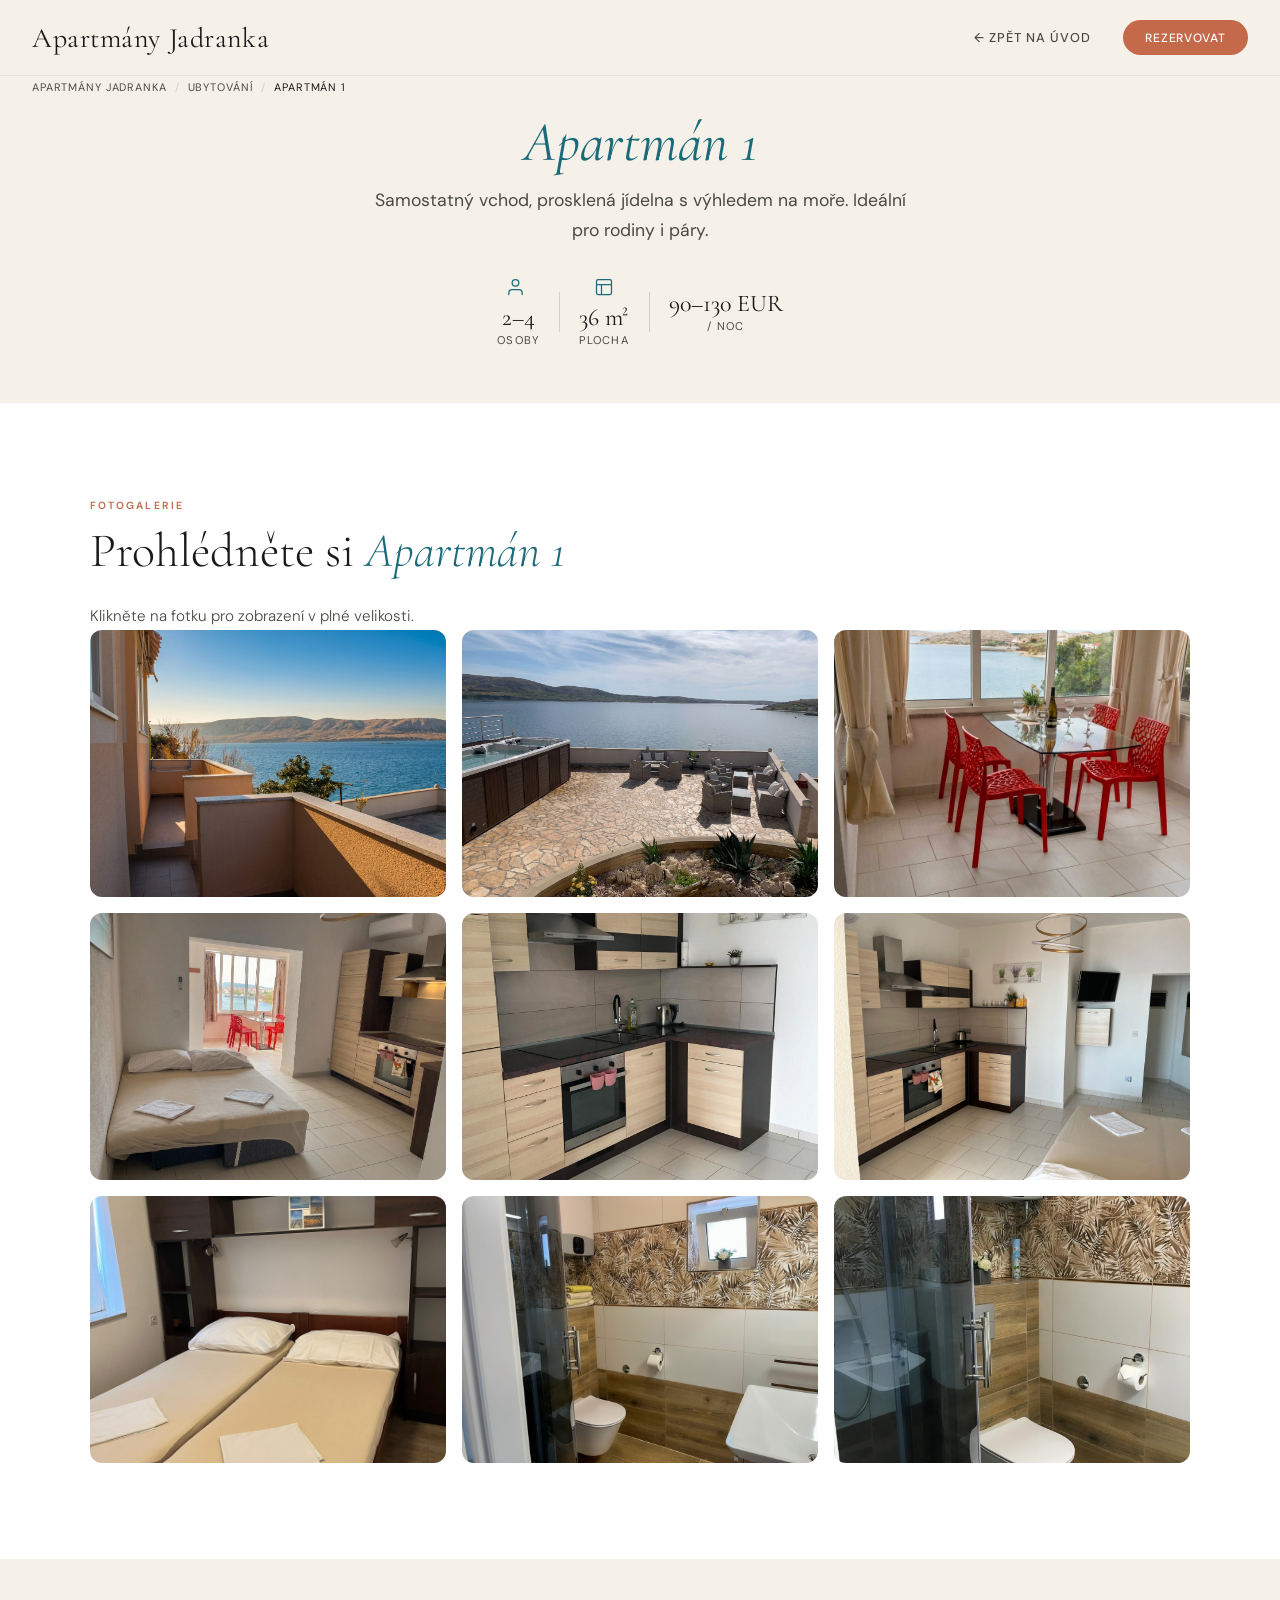
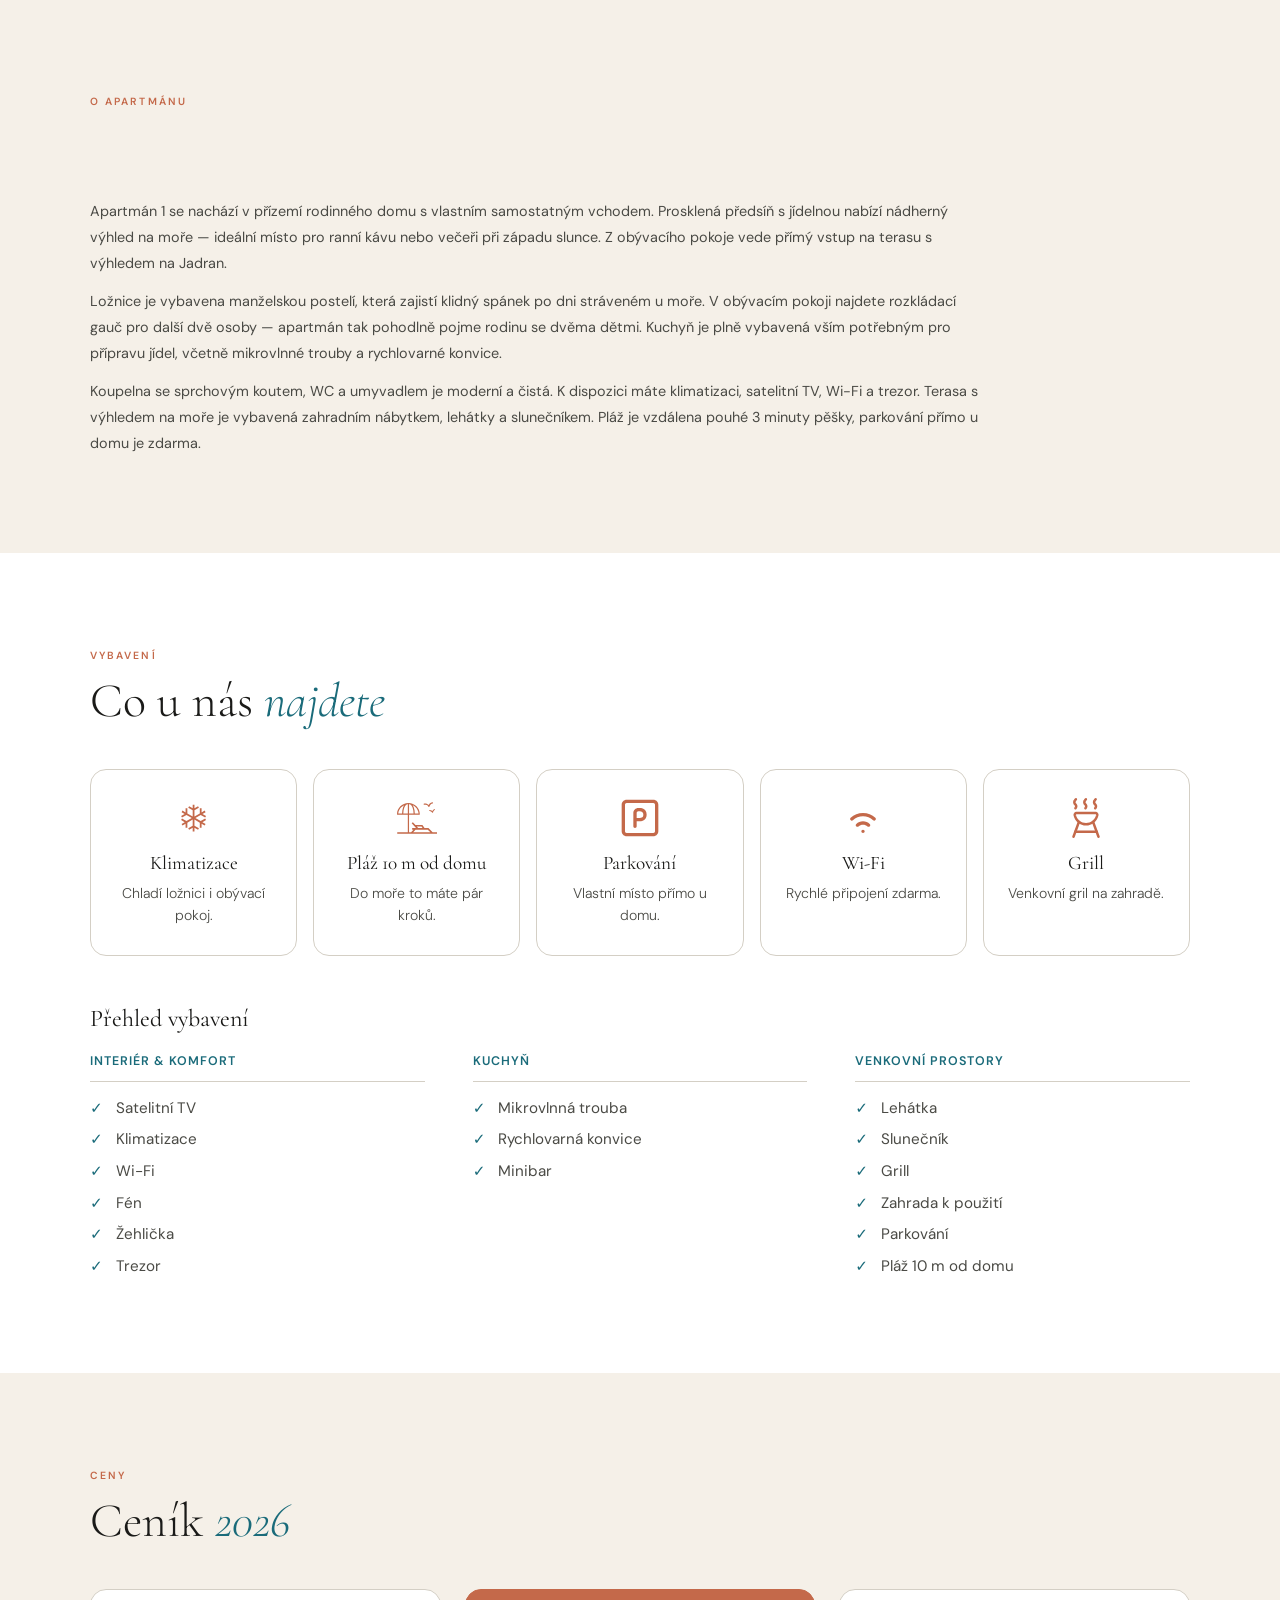
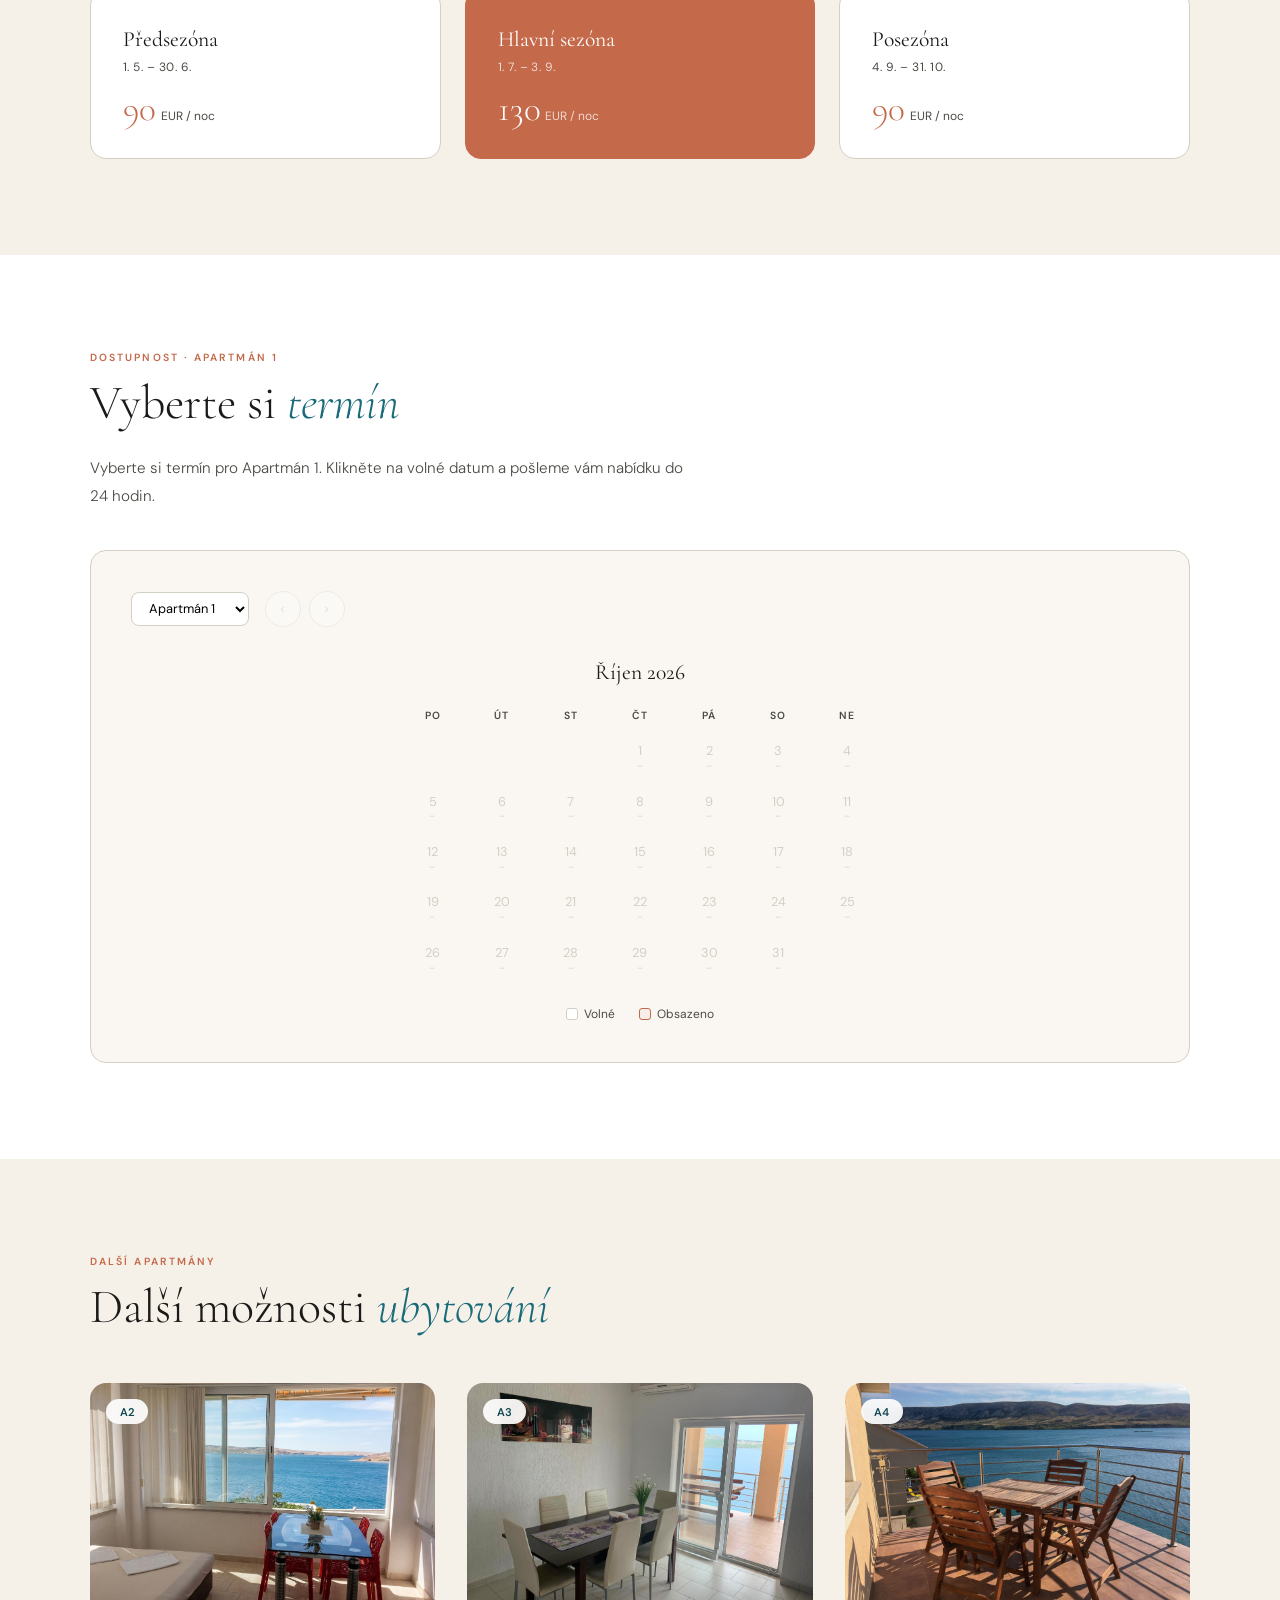
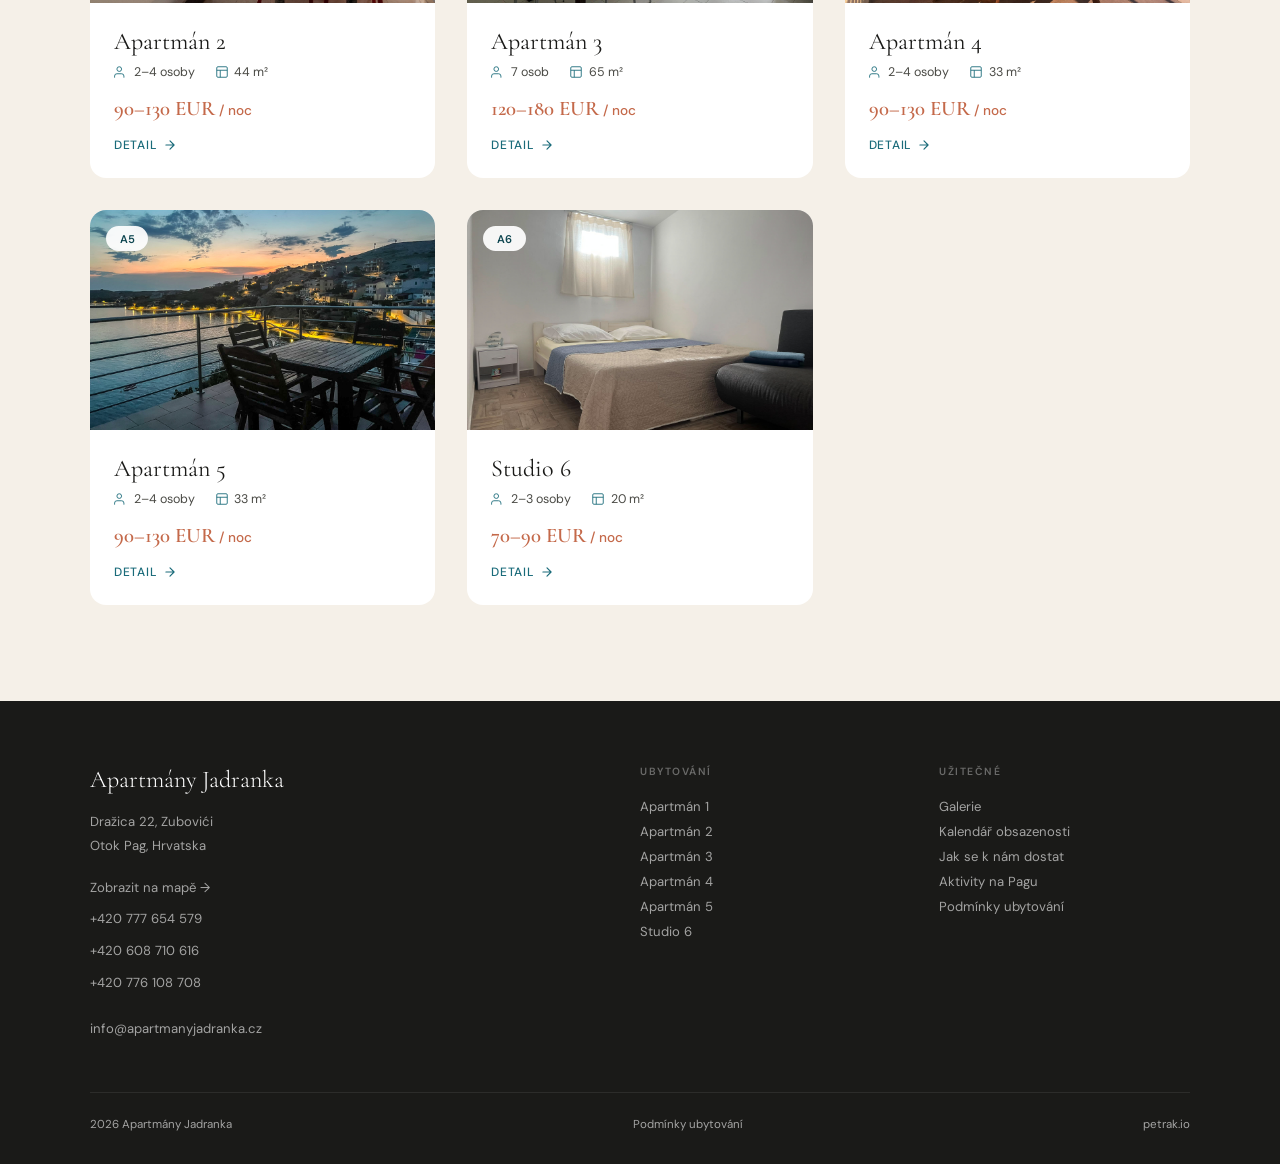
==== commit de50517c: "Redesign apartment amenities as pictogram cards + lists Rework the "Co u nás najdete" section on all" ====
--- a/apartman-1.html
+++ b/apartman-1.html
@@ -25,6 +25,26 @@
   </symbol>
   <symbol id="icon-arrow-down" viewBox="0 0 24 24" fill="none">
     <path d="M12 5v14M5 12l7 7 7-7" stroke-linecap="round" stroke-linejoin="round"/>
+  </symbol>
+  <symbol id="icon-grill" viewBox="0 0 24 24">
+    <g id="SVGRepo_bgCarrier" stroke-width="0"/>
+<g id="SVGRepo_tracerCarrier" stroke-linecap="round" stroke-linejoin="round"/>
+<g id="SVGRepo_iconCarrier"> <path d="M17.6248 8.99991V9.74994L17.6325 9.74987L17.6248 8.99991ZM18.7498 10.3489L19.4822 10.5102C19.4836 10.5039 19.485 10.4975 19.4862 10.4911L18.7498 10.3489ZM12.0114 15.7647V15.0147V15.7647ZM5.27292 10.3489L4.53685 10.4927C4.53799 10.4986 4.5392 10.5044 4.54048 10.5102L5.27292 10.3489ZM6.39991 8.99991L6.3893 9.7499H6.39991V8.99991ZM17.6325 9.74987C17.6894 9.74928 17.7457 9.76137 17.7974 9.78524L18.4265 8.42352C18.1729 8.30639 17.8965 8.2471 17.6172 8.24996L17.6325 9.74987ZM17.7974 9.78524C17.8491 9.80911 17.8948 9.84418 17.9313 9.88791L19.0833 8.92722C18.9044 8.71271 18.68 8.54066 18.4265 8.42352L17.7974 9.78524ZM17.9313 9.88791C17.9678 9.93163 17.994 9.98291 18.0082 10.038L19.4608 9.66381C19.3911 9.39333 19.2622 9.14173 19.0833 8.92722L17.9313 9.88791ZM18.0082 10.038C18.0224 10.0932 18.0242 10.1508 18.0134 10.2067L19.4862 10.4911C19.5392 10.2169 19.5305 9.93429 19.4608 9.66381L18.0082 10.038ZM18.0174 10.1876C17.716 11.556 16.9563 12.7805 15.8641 13.6584L16.8038 14.8275C18.1624 13.7356 19.1073 12.2124 19.4822 10.5102L18.0174 10.1876ZM15.8641 13.6584C14.7719 14.5362 13.4126 15.0147 12.0114 15.0147V16.5147C13.7544 16.5147 15.4452 15.9195 16.8038 14.8275L15.8641 13.6584ZM12.0114 15.0147C10.6101 15.0147 9.25087 14.5362 8.15865 13.6584L7.21897 14.8275C8.57757 15.9195 10.2683 16.5147 12.0114 16.5147V15.0147ZM8.15865 13.6584C7.06644 12.7805 6.30676 11.556 6.00536 10.1876L4.54048 10.5102C4.91539 12.2124 5.86036 13.7356 7.21897 14.8275L8.15865 13.6584ZM6.00899 10.2051C5.99809 10.1493 5.99977 10.0918 6.01392 10.0367L4.56112 9.66346C4.49144 9.93464 4.48315 10.218 4.53685 10.4927L6.00899 10.2051ZM6.01392 10.0367C6.02806 9.98169 6.05431 9.93049 6.09074 9.88688L4.93961 8.92518C4.7601 9.14005 4.63079 9.39227 4.56112 9.66346L6.01392 10.0367ZM6.09074 9.88688C6.12718 9.84326 6.17289 9.80833 6.22454 9.78462L5.59878 8.42139C5.34432 8.5382 5.11912 8.71031 4.93961 8.92518L6.09074 9.88688ZM6.22454 9.78462C6.27619 9.76091 6.33248 9.74903 6.3893 9.74983L6.41052 8.24999C6.13056 8.24603 5.85324 8.30459 5.59878 8.42139L6.22454 9.78462ZM6.39991 9.7499H17.6248V8.24992H6.39991V9.7499Z"/> <path d="M18.796 23.5076C18.9384 23.8966 19.3691 24.0965 19.7581 23.9541C20.147 23.8117 20.3469 23.3809 20.2045 22.9919L18.796 23.5076ZM16.9375 14.069C16.7951 13.6801 16.3644 13.4802 15.9754 13.6226C15.5864 13.765 15.3866 14.1958 15.529 14.5847L16.9375 14.069ZM20.2045 22.9919L16.9375 14.069L15.529 14.5847L18.796 23.5076L20.2045 22.9919Z"/> <path d="M3.79569 22.9919C3.65328 23.3809 3.85314 23.8117 4.2421 23.9541C4.63106 24.0965 5.06182 23.8966 5.20423 23.5076L3.79569 22.9919ZM8.4712 14.5847C8.61361 14.1958 8.41375 13.765 8.02479 13.6226C7.63583 13.4802 7.20507 13.6801 7.06266 14.069L8.4712 14.5847ZM5.20423 23.5076L8.4712 14.5847L7.06266 14.069L3.79569 22.9919L5.20423 23.5076Z"/> <path d="M18.4015 20.9998C18.8157 20.9998 19.1515 20.664 19.1515 20.2498C19.1515 19.8356 18.8157 19.4998 18.4015 19.4998V20.9998ZM5.59761 19.4998C5.1834 19.4998 4.84761 19.8356 4.84761 20.2498C4.84761 20.664 5.1834 20.9998 5.59761 20.9998V19.4998ZM18.4015 19.4998H5.59761V20.9998H18.4015V19.4998Z"/> <path d="M17.1884 1.57297L17.7845 2.02815L17.7885 2.02285L17.1884 1.57297ZM17.4304 3.74995L16.9488 4.32491L16.9495 4.32544L17.4304 3.74995ZM17.6734 5.92693L17.0774 5.47164L17.0734 5.47694L17.6734 5.92693ZM16.9114 5.69294C16.6629 6.0243 16.73 6.4944 17.0614 6.74293C17.3928 6.99145 17.8629 6.9243 18.1114 6.59293L16.9114 5.69294ZM18.3878 1.2234C18.6363 0.891986 18.569 0.421902 18.2376 0.173441C17.9062 -0.0750213 17.4361 -0.00777381 17.1877 0.323642L18.3878 1.2234ZM16.5923 1.11781C16.2275 1.59552 16.061 2.19549 16.1274 2.79285L17.6182 2.62713C17.5945 2.41351 17.654 2.19896 17.7845 2.02813L16.5923 1.11781ZM16.1274 2.79285C16.1938 3.39022 16.488 3.93897 16.9488 4.32491L17.912 3.175C17.7472 3.03699 17.642 2.84075 17.6182 2.62713L16.1274 2.79285ZM16.9495 4.32544C17.1143 4.46323 17.2197 4.65933 17.2435 4.87287L18.7342 4.70647C18.6675 4.10887 18.3727 3.56006 17.9113 3.17447L16.9495 4.32544ZM17.2435 4.87287C17.2673 5.08641 17.2078 5.30091 17.0774 5.47166L18.2694 6.38221C18.6344 5.90437 18.8009 5.30408 18.7342 4.70647L17.2435 4.87287ZM17.0734 5.47694L16.9114 5.69294L18.1114 6.59293L18.2734 6.37693L17.0734 5.47694ZM17.1877 0.323642L16.5883 1.12309L17.7885 2.02285L18.3878 1.2234L17.1877 0.323642Z"/> <path d="M11.3252 1.57299L11.9213 2.02817L11.9252 2.02287L11.3252 1.57299ZM11.5672 3.74997L11.0856 4.32493L11.0862 4.32546L11.5672 3.74997ZM11.8102 5.92695L11.2141 5.47166L11.2102 5.47696L11.8102 5.92695ZM11.0482 5.69295C10.7996 6.02432 10.8668 6.49442 11.1982 6.74295C11.5295 6.99147 11.9996 6.92432 12.2482 6.59295L11.0482 5.69295ZM12.5241 1.22404C12.7726 0.892627 12.7053 0.422543 12.3739 0.174081C12.0425 -0.0743806 11.5724 -0.00713271 11.324 0.324283L12.5241 1.22404ZM10.7291 1.11783C10.3643 1.59554 10.1978 2.19551 10.2642 2.79287L11.755 2.62715C11.7313 2.41353 11.7908 2.19898 11.9212 2.02815L10.7291 1.11783ZM10.2642 2.79287C10.3306 3.39024 10.6248 3.93899 11.0856 4.32493L12.0487 3.17502C11.884 3.03701 11.7788 2.84077 11.755 2.62715L10.2642 2.79287ZM11.0862 4.32546C11.2511 4.46325 11.3564 4.65935 11.3803 4.87289L12.871 4.70649C12.8043 4.10888 12.5095 3.56008 12.0481 3.17448L11.0862 4.32546ZM11.3803 4.87289C11.4041 5.08643 11.3446 5.30093 11.2142 5.47167L12.4062 6.38223C12.7712 5.90439 12.9377 5.30409 12.871 4.70649L11.3803 4.87289ZM11.2102 5.47696L11.0482 5.69295L12.2482 6.59295L12.4102 6.37695L11.2102 5.47696ZM11.324 0.324283L10.7251 1.12311L11.9252 2.02287L12.5241 1.22404L11.324 0.324283Z"/> <path d="M5.32522 1.57297L5.92133 2.02815L5.9253 2.02285L5.32522 1.57297ZM5.56721 3.74995L5.08564 4.32491L5.08627 4.32544L5.56721 3.74995ZM5.81021 5.92693L5.21419 5.47164L5.21022 5.47694L5.81021 5.92693ZM5.04822 5.69293C4.79969 6.0243 4.86685 6.4944 5.19822 6.74293C5.52958 6.99145 5.99968 6.9243 6.24821 6.59293L5.04822 5.69293ZM6.52558 1.22215C6.77404 0.890734 6.70679 0.420651 6.37538 0.172189C6.04396 -0.0762726 5.57388 -0.00902478 5.32542 0.322391L6.52558 1.22215ZM4.72913 1.11781C4.36436 1.59552 4.19786 2.19549 4.26426 2.79285L5.75507 2.62713C5.73132 2.41351 5.79086 2.19896 5.9213 2.02813L4.72913 1.11781ZM4.26426 2.79285C4.33067 3.39022 4.62487 3.93897 5.08564 4.32491L6.04879 3.175C5.88402 3.03699 5.77881 2.84075 5.75507 2.62713L4.26426 2.79285ZM5.08627 4.32544C5.25115 4.46323 5.35648 4.65933 5.38032 4.87287L6.87104 4.70647C6.80434 4.10886 6.50956 3.56006 6.04815 3.17446L5.08627 4.32544ZM5.38032 4.87287C5.40415 5.08641 5.34465 5.30091 5.21422 5.47165L6.40621 6.38221C6.77123 5.90437 6.93775 5.30407 6.87104 4.70647L5.38032 4.87287ZM5.21022 5.47694L5.04822 5.69293L6.24821 6.59293L6.41021 6.37693L5.21022 5.47694ZM5.32542 0.322391L4.72513 1.12309L5.9253 2.02285L6.52558 1.22215L5.32542 0.322391Z"/> </g>
+  </symbol>
+  <symbol id="icon-wifi" viewBox="0 0 24 24">
+    <path d="M12.0002 19C11.4479 19 11.0002 19.4477 11.0002 20C11.0002 20.5523 11.4479 21 12.0002 21V19ZM12.0102 21C12.5625 21 13.0102 20.5523 13.0102 20C13.0102 19.4477 12.5625 19 12.0102 19V21ZM14.6907 17.04C15.0993 17.4116 15.7317 17.3817 16.1033 16.9732C16.475 16.5646 16.445 15.9322 16.0365 15.5605L14.6907 17.04ZM18.0541 13.3403C18.4626 13.7119 19.0951 13.682 19.4667 13.2734C19.8384 12.8649 19.8084 12.2324 19.3999 11.8608L18.0541 13.3403ZM7.96394 15.5605C7.55539 15.9322 7.52546 16.5646 7.89708 16.9732C8.26871 17.3817 8.90117 17.4116 9.30971 17.04L7.96394 15.5605ZM4.60055 11.8608C4.192 12.2324 4.16207 12.8649 4.53369 13.2734C4.90532 13.682 5.53778 13.7119 5.94633 13.3403L4.60055 11.8608ZM12.0002 21H12.0102V19H12.0002V21ZM12.0002 16C13.0369 16 13.9795 16.3931 14.6907 17.04L16.0365 15.5605C14.9715 14.5918 13.5538 14 12.0002 14V16ZM12.0002 11C14.3321 11 16.4548 11.8855 18.0541 13.3403L19.3999 11.8608C17.4468 10.0842 14.8489 9 12.0002 9V11ZM9.30971 17.04C10.0209 16.3931 10.9635 16 12.0002 16V14C10.4466 14 9.02893 14.5918 7.96394 15.5605L9.30971 17.04ZM5.94633 13.3403C7.54565 11.8855 9.66836 11 12.0002 11V9C9.15148 9 6.55365 10.0842 4.60055 11.8608L5.94633 13.3403Z"/>
+  </symbol>
+  <symbol id="icon-ac" viewBox="0 0 45 45">
+    <path d="M23.0261 7.548V11.578L27.0521 9.253L28.0521 10.986L23.0261 13.887V20.815L29.0261 17.351V11.548H31.0261V16.196L34.5171 14.182L35.5171 15.914L32.0261 17.929L36.0521 20.253L35.0521 21.986L30.0261 19.083L24.0261 22.547L30.0271 26.012L35.0521 23.11L36.0521 24.842L32.0261 27.166L35.5171 29.182L34.5171 30.914L31.0261 28.899V33.548H29.0261V27.744L23.0261 24.279V31.208L28.0521 34.11L27.0521 35.842L23.0261 33.517V37.548H21.0261V33.517L17.0001 35.842L16.0001 34.11L21.0261 31.208V24.279L15.0261 27.743V33.548H13.0261V28.898L9.53606 30.914L8.53606 29.182L12.0251 27.166L8.00006 24.842L9.00006 23.11L14.0251 26.011L20.0251 22.547L14.0261 19.083L9.00006 21.986L8.00006 20.253L12.0261 17.929L8.53606 15.914L9.53606 14.182L13.0261 16.196V11.548H15.0261V17.351L21.0261 20.815V13.887L16.0001 10.986L17.0001 9.253L21.0261 11.578V7.548H23.0261Z"/>
+  </symbol>
+  <symbol id="icon-parking" viewBox="0 0 24 24">
+    <path fill-rule="evenodd" clip-rule="evenodd" d="M11 6C9.34315 6 8 7.34315 8 9V17C8 17.5523 8.44772 18 9 18C9.55229 18 10 17.5523 10 17V14L12.0045 14C12.2149 13.9987 12.426 13.974 12.6332 13.9395C12.9799 13.8817 13.4575 13.7642 13.9472 13.5194C14.4409 13.2725 14.9649 12.8866 15.3633 12.289C15.7659 11.6851 16 10.9249 16 9.99996C16 9.07499 15.7659 8.31478 15.3633 7.71092C14.9649 7.11332 14.4408 6.7274 13.9472 6.48058C13.4575 6.23573 12.9799 6.11828 12.6332 6.06049C12.4248 6.02575 12.2117 6.0001 12 6H11ZM10 12V9C10 8.44772 10.4477 8 11 8L12.0004 8.00018C12.3603 8.01218 12.7318 8.10893 13.0528 8.26944C13.3092 8.39762 13.5351 8.5742 13.6992 8.82033C13.8591 9.06021 14 9.42497 14 9.99996C14 10.575 13.8591 10.9397 13.6992 11.1796C13.5351 11.4258 13.3091 11.6023 13.0528 11.7305C12.7318 11.891 12.3603 11.9878 12.0003 11.9998L10 12Z"/>
+<path fill-rule="evenodd" clip-rule="evenodd" d="M20 1C21.6569 1 23 2.34315 23 4V20C23 21.6569 21.6569 23 20 23H4C2.34315 23 1 21.6569 1 20V4C1 2.34315 2.34315 1 4 1H20ZM20 3C20.5523 3 21 3.44772 21 4V20C21 20.5523 20.5523 21 20 21H4C3.44772 21 3 20.5523 3 20V4C3 3.44772 3.44772 3 4 3H20Z"/>
+  </symbol>
+  <symbol id="icon-beach" viewBox="0 -12.91 122.88 122.88">
+    <g>
+<path d="M100.28,27.01c-0.88-0.09-1.53-0.88-1.44-1.77c0.09-0.88,0.88-1.53,1.77-1.44c1.98,0.21,3.87,0.82,5.6,1.86 c0.84,0.5,1.63,1.1,2.38,1.8c0.34-0.83,0.76-1.6,1.24-2.32c1.07-1.58,2.46-2.88,4.1-3.83c0.77-0.45,1.76-0.18,2.2,0.59 c0.45,0.77,0.18,1.76-0.59,2.2c-1.22,0.7-2.25,1.67-3.04,2.84c-0.77,1.15-1.32,2.5-1.59,4.01c-0.06,0.43-0.28,0.83-0.66,1.1 c-0.72,0.52-1.73,0.35-2.25-0.37c-1.01-1.42-2.18-2.5-3.45-3.26C103.24,27.63,101.8,27.17,100.28,27.01L100.28,27.01z M36.99,38.8 v53.41h6.2l7.22-7.94h-3.83v-4.85h11.86L45.06,64.59l3.6-3.24l8.1,8.97v-0.35h19.83c0.87,0,1.64,0.46,2.07,1.15l5.86,8.29h11.01 c0.73,0,1.39,0.32,1.83,0.84l12.06,11.96h13.46v4.85H0.7v-4.85h32.52V38.8H1.89C0.85,38.8,0,37.96,0,36.91c0-0.06,0-0.12,0.01-0.19 c0.08-9.42,4.01-17.93,10.32-24.1C16.56,6.55,25.1,2.74,34.54,2.61c0.18-0.06,0.38-0.09,0.58-0.09c0.2,0,0.4,0.03,0.59,0.09 c9.39,0.17,17.87,3.97,24.07,10.02c6.35,6.21,10.29,14.79,10.32,24.28c0,1.04-0.84,1.88-1.88,1.88v0.01H36.99L36.99,38.8z M49.74,92.22h52.8l-8.01-7.94H56.96L49.74,92.22L49.74,92.22z M64.97,79.42h13.61l-3.24-4.59H60.83L64.97,79.42L64.97,79.42z M83.92,7.95c-1.03,0.13-1.97-0.59-2.11-1.62c-0.13-1.03,0.59-1.97,1.62-2.11c3.26-0.43,6.41-0.04,9.26,1.23 c1.72,0.77,3.31,1.85,4.74,3.27c0.78-1.75,1.84-3.29,3.14-4.58c2.15-2.13,4.92-3.56,8.08-4.11c1.03-0.18,2,0.52,2.18,1.54 c0.18,1.03-0.52,2-1.54,2.18c-2.38,0.41-4.46,1.48-6.05,3.06c-1.58,1.56-2.7,3.65-3.19,6.12l-0.01,0c-0.09,0.47-0.36,0.91-0.79,1.2 c-0.86,0.58-2.03,0.36-2.61-0.5c-1.52-2.24-3.39-3.8-5.48-4.73C88.97,7.9,86.51,7.61,83.92,7.95L83.92,7.95z M57.15,15.33 c-2.56-2.5-5.57-4.58-8.89-6.09c1.28,1.85,2.36,3.96,3.24,6.29c2.05,5.41,3.05,12.06,3.15,19.5h11.62 C65.77,27.35,62.38,20.44,57.15,15.33L57.15,15.33z M40.58,6.86c-1.17-0.2-2.36-0.34-3.57-0.42v28.59h13.88 c-0.09-6.98-1.02-13.18-2.91-18.17C46.3,12.41,43.86,8.96,40.58,6.86L40.58,6.86z M33.23,6.43c-1.19,0.07-2.37,0.2-3.52,0.39 c-3.32,2.11-5.79,5.59-7.48,10.1c-1.87,4.97-2.79,11.16-2.88,18.1h13.88V6.43L33.23,6.43z M22.05,9.15 c-3.4,1.53-6.48,3.63-9.09,6.19c-5.23,5.11-8.62,12.02-9.12,19.69h11.76c0.09-7.4,1.09-14.03,3.12-19.43 C19.61,13.2,20.72,11.03,22.05,9.15L22.05,9.15z"/>
+</g>
   </symbol>
 </svg>
 
@@ -126,8 +146,36 @@
 <section class="det-amenities">
   <div class="section-inner">
     <div class="section-tag">Vybavení</div>
-    <h2 class="section-title fade-in">Co v najdete v apartmánu</h2>
-    <div class="det-amenity-cols fade-in stagger-1">
+    <h2 class="section-title fade-in">Co u nás <em>najdete</em></h2>
+    <div class="det-amenity-highlights fade-in stagger-1">
+      <div class="det-amenity-picto">
+        <svg class="det-amenity-picto-icon" aria-hidden="true"><use href="#icon-ac"/></svg>
+        <h4 class="det-amenity-picto-title">Klimatizace</h4>
+        <p class="det-amenity-picto-text">Chladí ložnici i obývací pokoj.</p>
+      </div>
+      <div class="det-amenity-picto">
+        <svg class="det-amenity-picto-icon" aria-hidden="true"><use href="#icon-beach"/></svg>
+        <h4 class="det-amenity-picto-title">Pláž 10 m od domu</h4>
+        <p class="det-amenity-picto-text">Do moře to máte pár kroků.</p>
+      </div>
+      <div class="det-amenity-picto">
+        <svg class="det-amenity-picto-icon" aria-hidden="true"><use href="#icon-parking"/></svg>
+        <h4 class="det-amenity-picto-title">Parkování</h4>
+        <p class="det-amenity-picto-text">Vlastní místo přímo u domu.</p>
+      </div>
+      <div class="det-amenity-picto">
+        <svg class="det-amenity-picto-icon" aria-hidden="true"><use href="#icon-wifi"/></svg>
+        <h4 class="det-amenity-picto-title">Wi-Fi</h4>
+        <p class="det-amenity-picto-text">Rychlé připojení zdarma.</p>
+      </div>
+      <div class="det-amenity-picto">
+        <svg class="det-amenity-picto-icon" aria-hidden="true"><use href="#icon-grill"/></svg>
+        <h4 class="det-amenity-picto-title">Grill</h4>
+        <p class="det-amenity-picto-text">Venkovní gril na zahradě.</p>
+      </div>
+    </div>
+    <h3 class="det-amenity-subhead fade-in">Přehled vybavení</h3>
+    <div class="det-amenity-cols fade-in stagger-2">
       <div class="det-amenity-col">
         <h3 class="det-amenity-cat">Interiér &amp; komfort</h3>
         <ul class="det-amenity-list">
@@ -155,12 +203,7 @@
           <li>Grill</li>
           <li>Zahrada k použití</li>
           <li>Parkování</li>
-        </ul>
-      </div>
-      <div class="det-amenity-col">
-        <h3 class="det-amenity-cat">Poloha</h3>
-        <ul class="det-amenity-list">
-          <li>Pláž 3 min</li>
+          <li>Pláž 10 m od domu</li>
         </ul>
       </div>
     </div>
--- a/style.css
+++ b/style.css
@@ -1929,35 +1929,83 @@
   background: var(--sand);
 }
 
-.service-blocks {
+.service-grid {
+  display: grid;
+  grid-template-columns: repeat(auto-fit, minmax(210px, 1fr));
+  gap: 1rem;
   margin-top: 2.5rem;
 }
 
-.service-block {
-  display: grid;
-  grid-template-columns: 280px 1fr;
-  gap: 1.5rem 3rem;
-  padding: 2.5rem 0;
-  border-top: 1px solid var(--stone);
-}
-
-.service-block h3 {
+.service-card {
+  background: var(--white);
+  border: 1px solid var(--stone);
+  border-radius: 1rem;
+  padding: 1.75rem 1.25rem;
+  text-align: center;
+  transition: transform .3s, box-shadow .3s;
+}
+
+.service-card:hover {
+  transform: translateY(-4px);
+  box-shadow: 0 12px 28px rgba(0,0,0,.08);
+}
+
+.service-icon {
+  display: block;
+  width: 40px;
+  height: 40px;
+  margin: 0 auto .9rem;
+  color: var(--terracotta);
+  fill: currentColor;
+}
+
+.service-icon--stroke {
+  fill: none;
+  stroke: currentColor;
+  stroke-width: 1.6;
+  stroke-linecap: round;
+  stroke-linejoin: round;
+}
+
+.service-card-title {
   font-family: var(--font-display);
-  font-size: 1.5rem;
+  font-size: 1.2rem;
   font-weight: 400;
   color: var(--ink);
   line-height: 1.2;
-}
-
-.service-text p {
-  font-size: .95rem;
+  margin-bottom: .4rem;
+}
+
+.service-card-text {
+  font-size: .88rem;
   font-weight: 300;
   color: var(--ink-light);
-  line-height: 1.8;
-}
-
-.service-text p + p {
-  margin-top: .75rem;
+  line-height: 1.6;
+}
+
+.service-card-text sup {
+  color: var(--terracotta);
+  font-weight: 600;
+  font-size: .7em;
+  padding-left: 1px;
+}
+
+.service-footnotes {
+  margin-top: 2rem;
+  max-width: 700px;
+  font-size: .8rem;
+  color: var(--ink-light);
+  line-height: 1.6;
+}
+
+.service-footnotes p + p {
+  margin-top: .5rem;
+}
+
+.service-footnotes sup {
+  color: var(--terracotta);
+  font-weight: 600;
+  padding-right: 2px;
 }
 
 /* ============================================================
@@ -2137,7 +2185,8 @@
   .gal-photo-grid { grid-template-columns: 1fr; gap: 0.75rem; }
   .feat-slide .gal-photo, .feat-slide .gal-photo-placeholder { aspect-ratio: 4 / 3; border-radius: .75rem; }
   .feat-arrow { width: 36px; height: 36px; }
-  .service-block { grid-template-columns: 1fr; gap: .75rem; padding: 2rem 0; }
+  .service-grid { grid-template-columns: repeat(auto-fit, minmax(140px, 1fr)); gap: .75rem; }
+  .service-card { padding: 1.5rem 1rem; }
   .gal-photo { border-radius: 0; }
   .gal-photo-placeholder { border-radius: 0; }
   .apt-grid { grid-template-columns: 1fr; }
@@ -2425,6 +2474,66 @@
   background: var(--white);
 }
 
+.det-amenity-subhead {
+  font-family: var(--font-display);
+  font-size: 1.5rem;
+  font-weight: 400;
+  color: var(--ink);
+  margin-top: 3rem;
+  margin-bottom: 1.25rem;
+}
+
+.det-amenity-subhead + .det-amenity-highlights,
+.det-amenity-subhead + .det-amenity-cols {
+  margin-top: 0;
+}
+
+.det-amenity-highlights {
+  display: grid;
+  grid-template-columns: repeat(auto-fit, minmax(180px, 1fr));
+  gap: 1rem;
+  margin-top: 2.5rem;
+}
+
+.det-amenity-picto {
+  background: var(--white);
+  border: 1px solid var(--stone);
+  border-radius: 1rem;
+  padding: 1.75rem 1.25rem;
+  text-align: center;
+  transition: transform .3s, box-shadow .3s;
+}
+
+.det-amenity-picto:hover {
+  transform: translateY(-4px);
+  box-shadow: 0 12px 28px rgba(0,0,0,.08);
+}
+
+.det-amenity-picto-icon {
+  display: block;
+  width: 40px;
+  height: 40px;
+  margin: 0 auto .9rem;
+  color: var(--terracotta);
+  fill: currentColor;
+}
+
+.det-amenity-picto-title {
+  font-family: var(--font-display);
+  font-size: 1.2rem;
+  font-weight: 400;
+  color: var(--ink);
+  line-height: 1.2;
+  margin-bottom: .4rem;
+}
+
+.det-amenity-picto-text {
+  font-size: .88rem;
+  font-weight: 300;
+  color: var(--ink-light);
+  line-height: 1.6;
+}
+
 .det-amenity-cols {
   display: grid;
   grid-template-columns: repeat(auto-fit, minmax(200px, 1fr));
